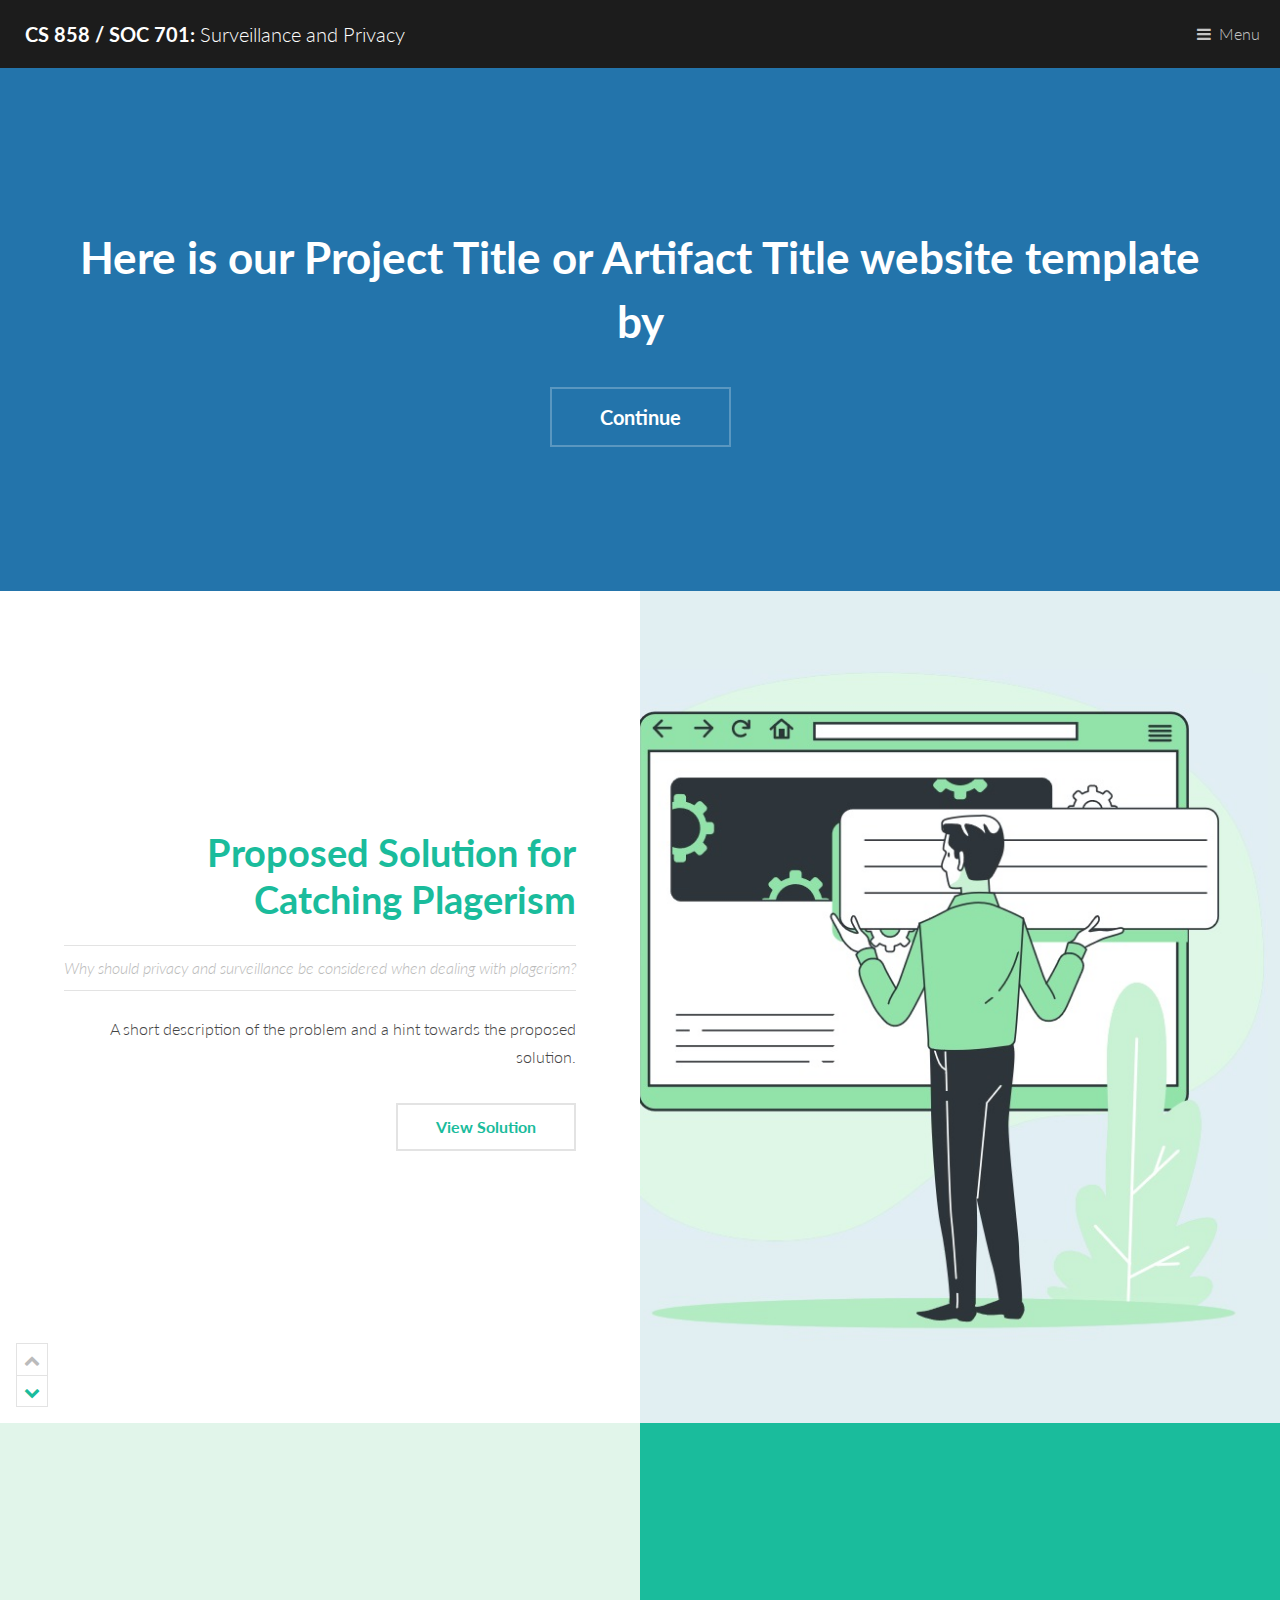
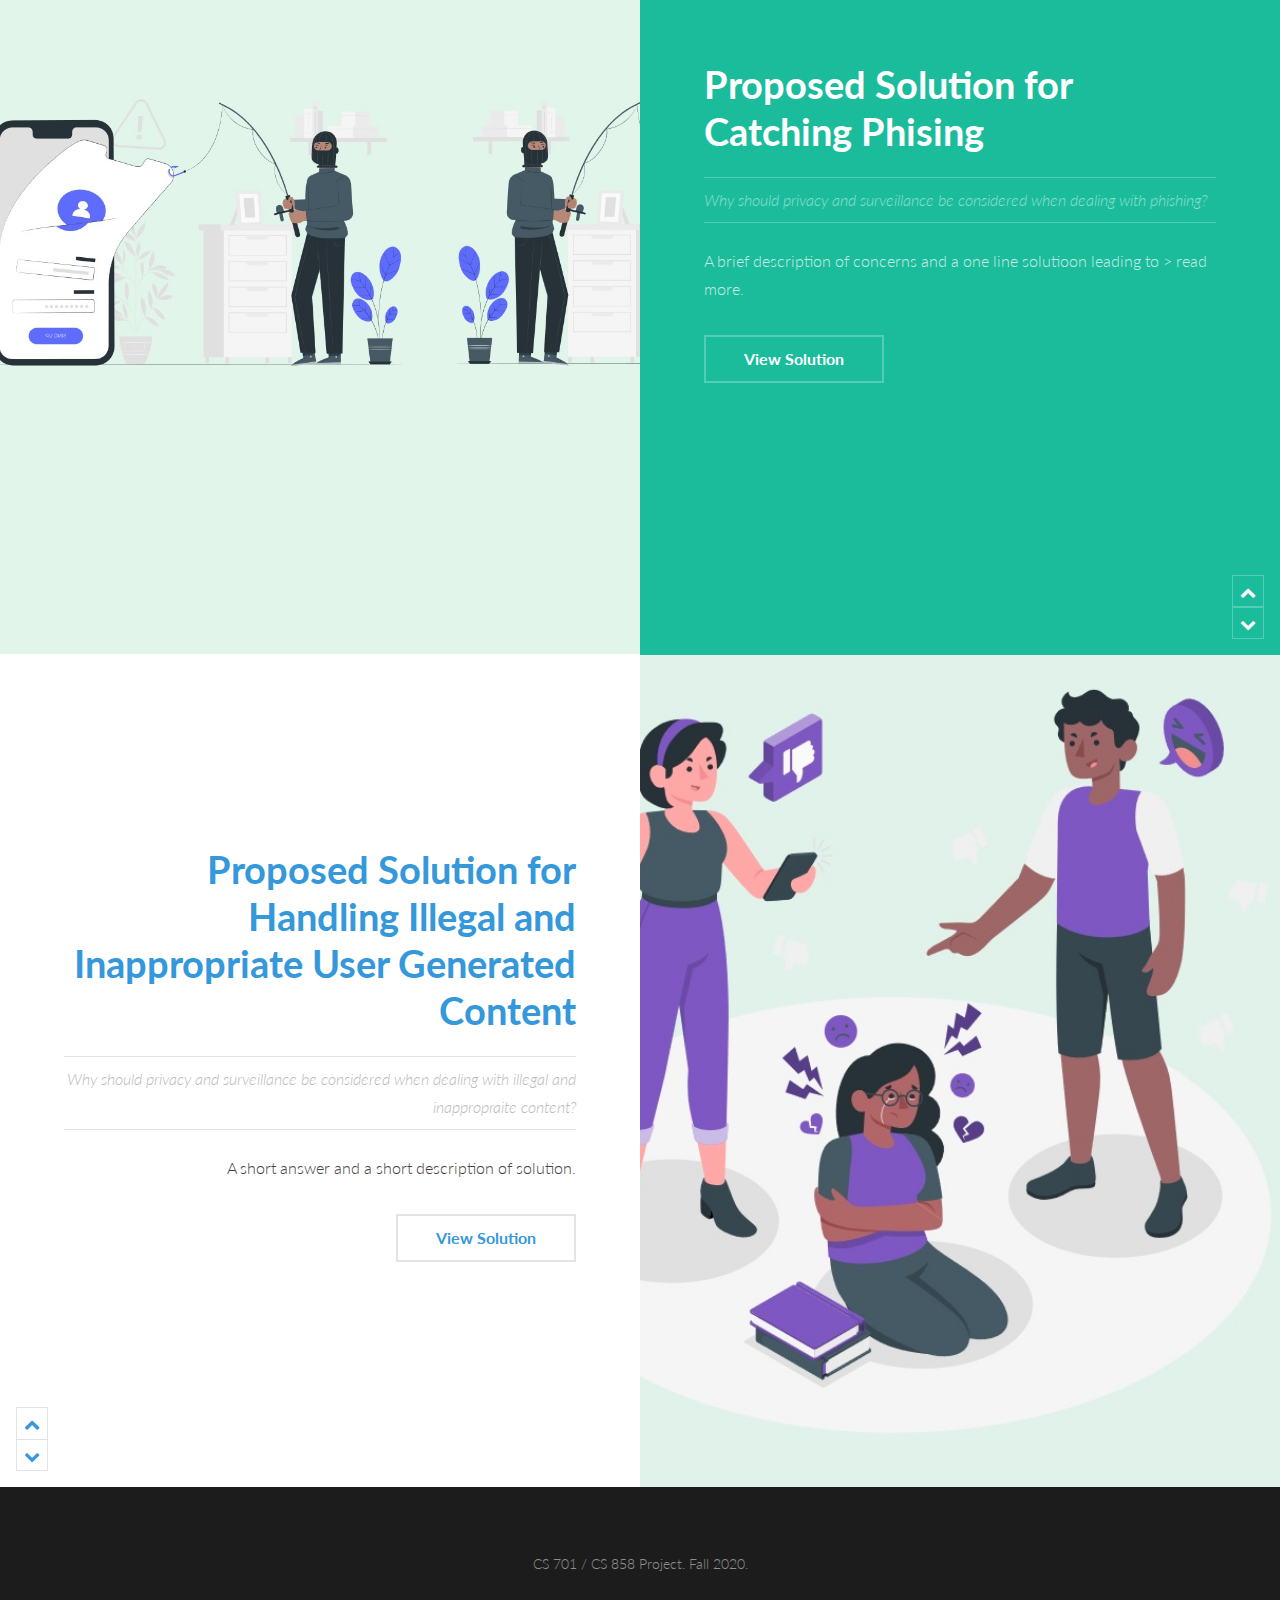
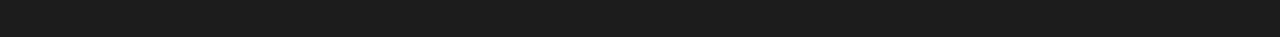
==== index.html @ a94d9562 "home images" ====
<!DOCTYPE HTML>
<!--
	Binary by TEMPLATED
	templated.co @templatedco
	Released for free under the Creative Commons Attribution 3.0 license (templated.co/license)
-->
<html>
	<head>
		<title>CS 858 / SOC 701: Surveillance and Privacy</title>
		<meta charset="utf-8" />
		<meta name="viewport" content="width=device-width, initial-scale=1" />
		<link rel="stylesheet" href="assets/css/main.css" />
	</head>
	<body>

		<!-- Header -->
			<header id="header">
				<a href="index.html" class="logo"><strong>CS 858 / SOC 701:</strong> Surveillance and Privacy</a>
				<nav>
					<a href="#menu">Menu</a>
				</nav>
			</header>

		<!-- Nav -->
			<nav id="menu">
				<ul class="links">
					<li><a href="index.html">Home</a></li>
					<li><a href="generic.html">Generic</a></li>
					<li><a href="elements.html">Elements</a></li>
				</ul>
			</nav>

		<!-- Banner -->
			<section id="banner">
				<div class="inner">
					<h1>Here is our Project Title or Artifact Title<br />
					website template by</h1>
					<ul class="actions">
						<li><a href="#one" class="button alt scrolly big">Continue</a></li>
					</ul>
				</div>
			</section>

		<!-- One -->
			<article id="one" class="post style1">
				<div class="image">
					<img src="images/pic14.jpg" alt="" data-position="75% center" />
				</div>
				<div class="content">
					<div class="inner">
						<header>
							<h2><a href="generic.html">Proposed Solution for Catching Plagerism</a></h2>
							<p class="info">Why should privacy and surveillance be considered when dealing with plagerism?</p>
						</header>
						<p>A short description of the problem and a hint towards the proposed solution.</p>
						<ul class="actions">
							<li><a href="generic.html" class="button alt">View Solution</a></li>
						</ul>
					</div>
					<div class="postnav">
						<a href="#" class="prev disabled"><span class="icon fa-chevron-up"></span></a>
						<a href="#two" class="scrolly next"><span class="icon fa-chevron-down"></span></a>
					</div>
				</div>
			</article>

		<!-- Two -->
			<article id="two" class="post invert style1 alt">
				<div class="image">
					<img src="images/pic13.jpg" alt="" data-position="10% center" />
				</div>
				<div class="content">
					<div class="inner">
						<header>
							<h2><a href="generic.html">Proposed Solution for Catching Phising</a></h2>
							<p class="info">Why should privacy and surveillance be considered when dealing with phishing?</p>
						</header>
						<p>A brief description of concerns and a one line solutioon leading to > read more.</p>
						<ul class="actions">
							<li><a href="generic.html" class="button alt">View Solution</a></li>
						</ul>
					</div>
					<div class="postnav">
						<a href="#one" class="scrolly prev"><span class="icon fa-chevron-up"></span></a>
						<a href="#three" class="scrolly next"><span class="icon fa-chevron-down"></span></a>
					</div>
				</div>
			</article>

		<!-- Three -->
			<article id="three" class="post style2">
				<div class="image">
					<img src="images/pic12.jpg" alt="" data-position="80% center" />
				</div>
				<div class="content">
					<div class="inner">
						<header>
							<h2><a href="generic.html">Proposed Solution for Handling Illegal and Inappropriate User Generated Content</a></h2>
							<p class="info">Why should privacy and surveillance be considered when dealing with illegal and inappropraite content?</p>
						</header>
						<p>A short answer and a short description of solution.</p>
						<ul class="actions">
							<li><a href="generic.html" class="button alt">View Solution</a></li>
						</ul>
					</div>
					<div class="postnav">
						<a href="#two" class="scrolly prev"><span class="icon fa-chevron-up"></span></a>
						<a href="#four" class="scrolly next"><span class="icon fa-chevron-down"></span></a>
					</div>
				</div>
			</article>

		<!-- Footer -->
			<footer id="footer">
				<div class="copyright">
					CS 701 / CS 858 Project. Fall 2020.
				</div>
			</footer>

		<!-- Scripts -->
			<script src="assets/js/jquery.min.js"></script>
			<script src="assets/js/jquery.scrolly.min.js"></script>
			<script src="assets/js/skel.min.js"></script>
			<script src="assets/js/util.js"></script>
			<script src="assets/js/main.js"></script>

	</body>
</html>
---- assets/css/main.css ----
@charset "UTF-8";
@import url(font-awesome.min.css);
@import url("https://fonts.googleapis.com/css?family=Lato:300,700,300italic,700italic");

/*
	Binary by TEMPLATED
	templated.co @templatedco
	Released for free under the Creative Commons Attribution 3.0 license (templated.co/license)
*/

/* Reset */

	html, body, div, span, applet, object, iframe, h1, h2, h3, h4, h5, h6, p, blockquote, pre, a, abbr, acronym, address, big, cite, code, del, dfn, em, img, ins, kbd, q, s, samp, small, strike, strong, sub, sup, tt, var, b, u, i, center, dl, dt, dd, ol, ul, li, fieldset, form, label, legend, table, caption, tbody, tfoot, thead, tr, th, td, article, aside, canvas, details, embed, figure, figcaption, footer, header, hgroup, menu, nav, output, ruby, section, summary, time, mark, audio, video {
		margin: 0;
		padding: 0;
		border: 0;
		font-size: 100%;
		font: inherit;
		vertical-align: baseline;
	}

	article, aside, details, figcaption, figure, footer, header, hgroup, menu, nav, section {
		display: block;
	}

	body {
		line-height: 1;
	}

	ol, ul {
		list-style: none;
	}

	blockquote, q {
		quotes: none;
	}

	blockquote:before, blockquote:after, q:before, q:after {
		content: '';
		content: none;
	}

	table {
		border-collapse: collapse;
		border-spacing: 0;
	}

	body {
		-webkit-text-size-adjust: none;
	}

/* Box Model */

	*, *:before, *:after {
		-moz-box-sizing: border-box;
		-webkit-box-sizing: border-box;
		box-sizing: border-box;
	}

/* Containers */

	.container {
		margin-left: auto;
		margin-right: auto;
	}

	.container.\31 25\25 {
		width: 100%;
		max-width: 100em;
		min-width: 80em;
	}

	.container.\37 5\25 {
		width: 60em;
	}

	.container.\35 0\25 {
		width: 40em;
	}

	.container.\32 5\25 {
		width: 20em;
	}

	.container {
		width: 80em;
	}

	@media screen and (max-width: 1680px) {

		.container.\31 25\25 {
			width: 100%;
			max-width: 100em;
			min-width: 80em;
		}

		.container.\37 5\25 {
			width: 60em;
		}

		.container.\35 0\25 {
			width: 40em;
		}

		.container.\32 5\25 {
			width: 20em;
		}

		.container {
			width: 80em;
		}

	}

	@media screen and (max-width: 1280px) {

		.container.\31 25\25 {
			width: 100%;
			max-width: 81.25em;
			min-width: 65em;
		}

		.container.\37 5\25 {
			width: 48.75em;
		}

		.container.\35 0\25 {
			width: 32.5em;
		}

		.container.\32 5\25 {
			width: 16.25em;
		}

		.container {
			width: 65em;
		}

	}

	@media screen and (max-width: 980px) {

		.container.\31 25\25 {
			width: 100%;
			max-width: 112.5%;
			min-width: 90%;
		}

		.container.\37 5\25 {
			width: 67.5%;
		}

		.container.\35 0\25 {
			width: 45%;
		}

		.container.\32 5\25 {
			width: 22.5%;
		}

		.container {
			width: 90%;
		}

	}

	@media screen and (max-width: 736px) {

		.container.\31 25\25 {
			width: 100%;
			max-width: 112.5%;
			min-width: 90%;
		}

		.container.\37 5\25 {
			width: 67.5%;
		}

		.container.\35 0\25 {
			width: 45%;
		}

		.container.\32 5\25 {
			width: 22.5%;
		}

		.container {
			width: 90% !important;
		}

	}

	@media screen and (max-width: 480px) {

		.container.\31 25\25 {
			width: 100%;
			max-width: 112.5%;
			min-width: 90%;
		}

		.container.\37 5\25 {
			width: 67.5%;
		}

		.container.\35 0\25 {
			width: 45%;
		}

		.container.\32 5\25 {
			width: 22.5%;
		}

		.container {
			width: 90% !important;
		}

	}

/* Grid */

	.row {
		border-bottom: solid 1px transparent;
		-moz-box-sizing: border-box;
		-webkit-box-sizing: border-box;
		box-sizing: border-box;
	}

	.row > * {
		float: left;
		-moz-box-sizing: border-box;
		-webkit-box-sizing: border-box;
		box-sizing: border-box;
	}

	.row:after, .row:before {
		content: '';
		display: block;
		clear: both;
		height: 0;
	}

	.row.uniform > * > :first-child {
		margin-top: 0;
	}

	.row.uniform > * > :last-child {
		margin-bottom: 0;
	}

	.row.\30 \25 > * {
		padding: 0 0 0 0em;
	}

	.row.\30 \25 {
		margin: 0 0 -1px 0em;
	}

	.row.uniform.\30 \25 > * {
		padding: 0em 0 0 0em;
	}

	.row.uniform.\30 \25 {
		margin: 0em 0 -1px 0em;
	}

	.row > * {
		padding: 0 0 0 2em;
	}

	.row {
		margin: 0 0 -1px -2em;
	}

	.row.uniform > * {
		padding: 2em 0 0 2em;
	}

	.row.uniform {
		margin: -2em 0 -1px -2em;
	}

	.row.\32 00\25 > * {
		padding: 0 0 0 4em;
	}

	.row.\32 00\25 {
		margin: 0 0 -1px -4em;
	}

	.row.uniform.\32 00\25 > * {
		padding: 4em 0 0 4em;
	}

	.row.uniform.\32 00\25 {
		margin: -4em 0 -1px -4em;
	}

	.row.\31 50\25 > * {
		padding: 0 0 0 3em;
	}

	.row.\31 50\25 {
		margin: 0 0 -1px -3em;
	}

	.row.uniform.\31 50\25 > * {
		padding: 3em 0 0 3em;
	}

	.row.uniform.\31 50\25 {
		margin: -3em 0 -1px -3em;
	}

	.row.\35 0\25 > * {
		padding: 0 0 0 1em;
	}

	.row.\35 0\25 {
		margin: 0 0 -1px -1em;
	}

	.row.uniform.\35 0\25 > * {
		padding: 1em 0 0 1em;
	}

	.row.uniform.\35 0\25 {
		margin: -1em 0 -1px -1em;
	}

	.row.\32 5\25 > * {
		padding: 0 0 0 0.5em;
	}

	.row.\32 5\25 {
		margin: 0 0 -1px -0.5em;
	}

	.row.uniform.\32 5\25 > * {
		padding: 0.5em 0 0 0.5em;
	}

	.row.uniform.\32 5\25 {
		margin: -0.5em 0 -1px -0.5em;
	}

	.\31 2u, .\31 2u\24 {
		width: 100%;
		clear: none;
		margin-left: 0;
	}

	.\31 1u, .\31 1u\24 {
		width: 91.6666666667%;
		clear: none;
		margin-left: 0;
	}

	.\31 0u, .\31 0u\24 {
		width: 83.3333333333%;
		clear: none;
		margin-left: 0;
	}

	.\39 u, .\39 u\24 {
		width: 75%;
		clear: none;
		margin-left: 0;
	}

	.\38 u, .\38 u\24 {
		width: 66.6666666667%;
		clear: none;
		margin-left: 0;
	}

	.\37 u, .\37 u\24 {
		width: 58.3333333333%;
		clear: none;
		margin-left: 0;
	}

	.\36 u, .\36 u\24 {
		width: 50%;
		clear: none;
		margin-left: 0;
	}

	.\35 u, .\35 u\24 {
		width: 41.6666666667%;
		clear: none;
		margin-left: 0;
	}

	.\34 u, .\34 u\24 {
		width: 33.3333333333%;
		clear: none;
		margin-left: 0;
	}

	.\33 u, .\33 u\24 {
		width: 25%;
		clear: none;
		margin-left: 0;
	}

	.\32 u, .\32 u\24 {
		width: 16.6666666667%;
		clear: none;
		margin-left: 0;
	}

	.\31 u, .\31 u\24 {
		width: 8.3333333333%;
		clear: none;
		margin-left: 0;
	}

	.\31 2u\24 + *,
	.\31 1u\24 + *,
	.\31 0u\24 + *,
	.\39 u\24 + *,
	.\38 u\24 + *,
	.\37 u\24 + *,
	.\36 u\24 + *,
	.\35 u\24 + *,
	.\34 u\24 + *,
	.\33 u\24 + *,
	.\32 u\24 + *,
	.\31 u\24 + * {
		clear: left;
	}

	.\-11u {
		margin-left: 91.66667%;
	}

	.\-10u {
		margin-left: 83.33333%;
	}

	.\-9u {
		margin-left: 75%;
	}

	.\-8u {
		margin-left: 66.66667%;
	}

	.\-7u {
		margin-left: 58.33333%;
	}

	.\-6u {
		margin-left: 50%;
	}

	.\-5u {
		margin-left: 41.66667%;
	}

	.\-4u {
		margin-left: 33.33333%;
	}

	.\-3u {
		margin-left: 25%;
	}

	.\-2u {
		margin-left: 16.66667%;
	}

	.\-1u {
		margin-left: 8.33333%;
	}

	@media screen and (max-width: 1680px) {

		.row > * {
			padding: 0 0 0 2em;
		}

		.row {
			margin: 0 0 -1px -2em;
		}

		.row.uniform > * {
			padding: 2em 0 0 2em;
		}

		.row.uniform {
			margin: -2em 0 -1px -2em;
		}

		.row.\32 00\25 > * {
			padding: 0 0 0 4em;
		}

		.row.\32 00\25 {
			margin: 0 0 -1px -4em;
		}

		.row.uniform.\32 00\25 > * {
			padding: 4em 0 0 4em;
		}

		.row.uniform.\32 00\25 {
			margin: -4em 0 -1px -4em;
		}

		.row.\31 50\25 > * {
			padding: 0 0 0 3em;
		}

		.row.\31 50\25 {
			margin: 0 0 -1px -3em;
		}

		.row.uniform.\31 50\25 > * {
			padding: 3em 0 0 3em;
		}

		.row.uniform.\31 50\25 {
			margin: -3em 0 -1px -3em;
		}

		.row.\35 0\25 > * {
			padding: 0 0 0 1em;
		}

		.row.\35 0\25 {
			margin: 0 0 -1px -1em;
		}

		.row.uniform.\35 0\25 > * {
			padding: 1em 0 0 1em;
		}

		.row.uniform.\35 0\25 {
			margin: -1em 0 -1px -1em;
		}

		.row.\32 5\25 > * {
			padding: 0 0 0 0.5em;
		}

		.row.\32 5\25 {
			margin: 0 0 -1px -0.5em;
		}

		.row.uniform.\32 5\25 > * {
			padding: 0.5em 0 0 0.5em;
		}

		.row.uniform.\32 5\25 {
			margin: -0.5em 0 -1px -0.5em;
		}

		.\31 2u\28xlarge\29, .\31 2u\24\28xlarge\29 {
			width: 100%;
			clear: none;
			margin-left: 0;
		}

		.\31 1u\28xlarge\29, .\31 1u\24\28xlarge\29 {
			width: 91.6666666667%;
			clear: none;
			margin-left: 0;
		}

		.\31 0u\28xlarge\29, .\31 0u\24\28xlarge\29 {
			width: 83.3333333333%;
			clear: none;
			margin-left: 0;
		}

		.\39 u\28xlarge\29, .\39 u\24\28xlarge\29 {
			width: 75%;
			clear: none;
			margin-left: 0;
		}

		.\38 u\28xlarge\29, .\38 u\24\28xlarge\29 {
			width: 66.6666666667%;
			clear: none;
			margin-left: 0;
		}

		.\37 u\28xlarge\29, .\37 u\24\28xlarge\29 {
			width: 58.3333333333%;
			clear: none;
			margin-left: 0;
		}

		.\36 u\28xlarge\29, .\36 u\24\28xlarge\29 {
			width: 50%;
			clear: none;
			margin-left: 0;
		}

		.\35 u\28xlarge\29, .\35 u\24\28xlarge\29 {
			width: 41.6666666667%;
			clear: none;
			margin-left: 0;
		}

		.\34 u\28xlarge\29, .\34 u\24\28xlarge\29 {
			width: 33.3333333333%;
			clear: none;
			margin-left: 0;
		}

		.\33 u\28xlarge\29, .\33 u\24\28xlarge\29 {
			width: 25%;
			clear: none;
			margin-left: 0;
		}

		.\32 u\28xlarge\29, .\32 u\24\28xlarge\29 {
			width: 16.6666666667%;
			clear: none;
			margin-left: 0;
		}

		.\31 u\28xlarge\29, .\31 u\24\28xlarge\29 {
			width: 8.3333333333%;
			clear: none;
			margin-left: 0;
		}

		.\31 2u\24\28xlarge\29 + *,
		.\31 1u\24\28xlarge\29 + *,
		.\31 0u\24\28xlarge\29 + *,
		.\39 u\24\28xlarge\29 + *,
		.\38 u\24\28xlarge\29 + *,
		.\37 u\24\28xlarge\29 + *,
		.\36 u\24\28xlarge\29 + *,
		.\35 u\24\28xlarge\29 + *,
		.\34 u\24\28xlarge\29 + *,
		.\33 u\24\28xlarge\29 + *,
		.\32 u\24\28xlarge\29 + *,
		.\31 u\24\28xlarge\29 + * {
			clear: left;
		}

		.\-11u\28xlarge\29 {
			margin-left: 91.66667%;
		}

		.\-10u\28xlarge\29 {
			margin-left: 83.33333%;
		}

		.\-9u\28xlarge\29 {
			margin-left: 75%;
		}

		.\-8u\28xlarge\29 {
			margin-left: 66.66667%;
		}

		.\-7u\28xlarge\29 {
			margin-left: 58.33333%;
		}

		.\-6u\28xlarge\29 {
			margin-left: 50%;
		}

		.\-5u\28xlarge\29 {
			margin-left: 41.66667%;
		}

		.\-4u\28xlarge\29 {
			margin-left: 33.33333%;
		}

		.\-3u\28xlarge\29 {
			margin-left: 25%;
		}

		.\-2u\28xlarge\29 {
			margin-left: 16.66667%;
		}

		.\-1u\28xlarge\29 {
			margin-left: 8.33333%;
		}

	}

	@media screen and (max-width: 1280px) {

		.row > * {
			padding: 0 0 0 1.5em;
		}

		.row {
			margin: 0 0 -1px -1.5em;
		}

		.row.uniform > * {
			padding: 1.5em 0 0 1.5em;
		}

		.row.uniform {
			margin: -1.5em 0 -1px -1.5em;
		}

		.row.\32 00\25 > * {
			padding: 0 0 0 3em;
		}

		.row.\32 00\25 {
			margin: 0 0 -1px -3em;
		}

		.row.uniform.\32 00\25 > * {
			padding: 3em 0 0 3em;
		}

		.row.uniform.\32 00\25 {
			margin: -3em 0 -1px -3em;
		}

		.row.\31 50\25 > * {
			padding: 0 0 0 2.25em;
		}

		.row.\31 50\25 {
			margin: 0 0 -1px -2.25em;
		}

		.row.uniform.\31 50\25 > * {
			padding: 2.25em 0 0 2.25em;
		}

		.row.uniform.\31 50\25 {
			margin: -2.25em 0 -1px -2.25em;
		}

		.row.\35 0\25 > * {
			padding: 0 0 0 0.75em;
		}

		.row.\35 0\25 {
			margin: 0 0 -1px -0.75em;
		}

		.row.uniform.\35 0\25 > * {
			padding: 0.75em 0 0 0.75em;
		}

		.row.uniform.\35 0\25 {
			margin: -0.75em 0 -1px -0.75em;
		}

		.row.\32 5\25 > * {
			padding: 0 0 0 0.375em;
		}

		.row.\32 5\25 {
			margin: 0 0 -1px -0.375em;
		}

		.row.uniform.\32 5\25 > * {
			padding: 0.375em 0 0 0.375em;
		}

		.row.uniform.\32 5\25 {
			margin: -0.375em 0 -1px -0.375em;
		}

		.\31 2u\28large\29, .\31 2u\24\28large\29 {
			width: 100%;
			clear: none;
			margin-left: 0;
		}

		.\31 1u\28large\29, .\31 1u\24\28large\29 {
			width: 91.6666666667%;
			clear: none;
			margin-left: 0;
		}

		.\31 0u\28large\29, .\31 0u\24\28large\29 {
			width: 83.3333333333%;
			clear: none;
			margin-left: 0;
		}

		.\39 u\28large\29, .\39 u\24\28large\29 {
			width: 75%;
			clear: none;
			margin-left: 0;
		}

		.\38 u\28large\29, .\38 u\24\28large\29 {
			width: 66.6666666667%;
			clear: none;
			margin-left: 0;
		}

		.\37 u\28large\29, .\37 u\24\28large\29 {
			width: 58.3333333333%;
			clear: none;
			margin-left: 0;
		}

		.\36 u\28large\29, .\36 u\24\28large\29 {
			width: 50%;
			clear: none;
			margin-left: 0;
		}

		.\35 u\28large\29, .\35 u\24\28large\29 {
			width: 41.6666666667%;
			clear: none;
			margin-left: 0;
		}

		.\34 u\28large\29, .\34 u\24\28large\29 {
			width: 33.3333333333%;
			clear: none;
			margin-left: 0;
		}

		.\33 u\28large\29, .\33 u\24\28large\29 {
			width: 25%;
			clear: none;
			margin-left: 0;
		}

		.\32 u\28large\29, .\32 u\24\28large\29 {
			width: 16.6666666667%;
			clear: none;
			margin-left: 0;
		}

		.\31 u\28large\29, .\31 u\24\28large\29 {
			width: 8.3333333333%;
			clear: none;
			margin-left: 0;
		}

		.\31 2u\24\28large\29 + *,
		.\31 1u\24\28large\29 + *,
		.\31 0u\24\28large\29 + *,
		.\39 u\24\28large\29 + *,
		.\38 u\24\28large\29 + *,
		.\37 u\24\28large\29 + *,
		.\36 u\24\28large\29 + *,
		.\35 u\24\28large\29 + *,
		.\34 u\24\28large\29 + *,
		.\33 u\24\28large\29 + *,
		.\32 u\24\28large\29 + *,
		.\31 u\24\28large\29 + * {
			clear: left;
		}

		.\-11u\28large\29 {
			margin-left: 91.66667%;
		}

		.\-10u\28large\29 {
			margin-left: 83.33333%;
		}

		.\-9u\28large\29 {
			margin-left: 75%;
		}

		.\-8u\28large\29 {
			margin-left: 66.66667%;
		}

		.\-7u\28large\29 {
			margin-left: 58.33333%;
		}

		.\-6u\28large\29 {
			margin-left: 50%;
		}

		.\-5u\28large\29 {
			margin-left: 41.66667%;
		}

		.\-4u\28large\29 {
			margin-left: 33.33333%;
		}

		.\-3u\28large\29 {
			margin-left: 25%;
		}

		.\-2u\28large\29 {
			margin-left: 16.66667%;
		}

		.\-1u\28large\29 {
			margin-left: 8.33333%;
		}

	}

	@media screen and (max-width: 980px) {

		.row > * {
			padding: 0 0 0 1.5em;
		}

		.row {
			margin: 0 0 -1px -1.5em;
		}

		.row.uniform > * {
			padding: 1.5em 0 0 1.5em;
		}

		.row.uniform {
			margin: -1.5em 0 -1px -1.5em;
		}

		.row.\32 00\25 > * {
			padding: 0 0 0 3em;
		}

		.row.\32 00\25 {
			margin: 0 0 -1px -3em;
		}

		.row.uniform.\32 00\25 > * {
			padding: 3em 0 0 3em;
		}

		.row.uniform.\32 00\25 {
			margin: -3em 0 -1px -3em;
		}

		.row.\31 50\25 > * {
			padding: 0 0 0 2.25em;
		}

		.row.\31 50\25 {
			margin: 0 0 -1px -2.25em;
		}

		.row.uniform.\31 50\25 > * {
			padding: 2.25em 0 0 2.25em;
		}

		.row.uniform.\31 50\25 {
			margin: -2.25em 0 -1px -2.25em;
		}

		.row.\35 0\25 > * {
			padding: 0 0 0 0.75em;
		}

		.row.\35 0\25 {
			margin: 0 0 -1px -0.75em;
		}

		.row.uniform.\35 0\25 > * {
			padding: 0.75em 0 0 0.75em;
		}

		.row.uniform.\35 0\25 {
			margin: -0.75em 0 -1px -0.75em;
		}

		.row.\32 5\25 > * {
			padding: 0 0 0 0.375em;
		}

		.row.\32 5\25 {
			margin: 0 0 -1px -0.375em;
		}

		.row.uniform.\32 5\25 > * {
			padding: 0.375em 0 0 0.375em;
		}

		.row.uniform.\32 5\25 {
			margin: -0.375em 0 -1px -0.375em;
		}

		.\31 2u\28medium\29, .\31 2u\24\28medium\29 {
			width: 100%;
			clear: none;
			margin-left: 0;
		}

		.\31 1u\28medium\29, .\31 1u\24\28medium\29 {
			width: 91.6666666667%;
			clear: none;
			margin-left: 0;
		}

		.\31 0u\28medium\29, .\31 0u\24\28medium\29 {
			width: 83.3333333333%;
			clear: none;
			margin-left: 0;
		}

		.\39 u\28medium\29, .\39 u\24\28medium\29 {
			width: 75%;
			clear: none;
			margin-left: 0;
		}

		.\38 u\28medium\29, .\38 u\24\28medium\29 {
			width: 66.6666666667%;
			clear: none;
			margin-left: 0;
		}

		.\37 u\28medium\29, .\37 u\24\28medium\29 {
			width: 58.3333333333%;
			clear: none;
			margin-left: 0;
		}

		.\36 u\28medium\29, .\36 u\24\28medium\29 {
			width: 50%;
			clear: none;
			margin-left: 0;
		}

		.\35 u\28medium\29, .\35 u\24\28medium\29 {
			width: 41.6666666667%;
			clear: none;
			margin-left: 0;
		}

		.\34 u\28medium\29, .\34 u\24\28medium\29 {
			width: 33.3333333333%;
			clear: none;
			margin-left: 0;
		}

		.\33 u\28medium\29, .\33 u\24\28medium\29 {
			width: 25%;
			clear: none;
			margin-left: 0;
		}

		.\32 u\28medium\29, .\32 u\24\28medium\29 {
			width: 16.6666666667%;
			clear: none;
			margin-left: 0;
		}

		.\31 u\28medium\29, .\31 u\24\28medium\29 {
			width: 8.3333333333%;
			clear: none;
			margin-left: 0;
		}

		.\31 2u\24\28medium\29 + *,
		.\31 1u\24\28medium\29 + *,
		.\31 0u\24\28medium\29 + *,
		.\39 u\24\28medium\29 + *,
		.\38 u\24\28medium\29 + *,
		.\37 u\24\28medium\29 + *,
		.\36 u\24\28medium\29 + *,
		.\35 u\24\28medium\29 + *,
		.\34 u\24\28medium\29 + *,
		.\33 u\24\28medium\29 + *,
		.\32 u\24\28medium\29 + *,
		.\31 u\24\28medium\29 + * {
			clear: left;
		}

		.\-11u\28medium\29 {
			margin-left: 91.66667%;
		}

		.\-10u\28medium\29 {
			margin-left: 83.33333%;
		}

		.\-9u\28medium\29 {
			margin-left: 75%;
		}

		.\-8u\28medium\29 {
			margin-left: 66.66667%;
		}

		.\-7u\28medium\29 {
			margin-left: 58.33333%;
		}

		.\-6u\28medium\29 {
			margin-left: 50%;
		}

		.\-5u\28medium\29 {
			margin-left: 41.66667%;
		}

		.\-4u\28medium\29 {
			margin-left: 33.33333%;
		}

		.\-3u\28medium\29 {
			margin-left: 25%;
		}

		.\-2u\28medium\29 {
			margin-left: 16.66667%;
		}

		.\-1u\28medium\29 {
			margin-left: 8.33333%;
		}

	}

	@media screen and (max-width: 736px) {

		.row > * {
			padding: 0 0 0 1.25em;
		}

		.row {
			margin: 0 0 -1px -1.25em;
		}

		.row.uniform > * {
			padding: 1.25em 0 0 1.25em;
		}

		.row.uniform {
			margin: -1.25em 0 -1px -1.25em;
		}

		.row.\32 00\25 > * {
			padding: 0 0 0 2.5em;
		}

		.row.\32 00\25 {
			margin: 0 0 -1px -2.5em;
		}

		.row.uniform.\32 00\25 > * {
			padding: 2.5em 0 0 2.5em;
		}

		.row.uniform.\32 00\25 {
			margin: -2.5em 0 -1px -2.5em;
		}

		.row.\31 50\25 > * {
			padding: 0 0 0 1.875em;
		}

		.row.\31 50\25 {
			margin: 0 0 -1px -1.875em;
		}

		.row.uniform.\31 50\25 > * {
			padding: 1.875em 0 0 1.875em;
		}

		.row.uniform.\31 50\25 {
			margin: -1.875em 0 -1px -1.875em;
		}

		.row.\35 0\25 > * {
			padding: 0 0 0 0.625em;
		}

		.row.\35 0\25 {
			margin: 0 0 -1px -0.625em;
		}

		.row.uniform.\35 0\25 > * {
			padding: 0.625em 0 0 0.625em;
		}

		.row.uniform.\35 0\25 {
			margin: -0.625em 0 -1px -0.625em;
		}

		.row.\32 5\25 > * {
			padding: 0 0 0 0.3125em;
		}

		.row.\32 5\25 {
			margin: 0 0 -1px -0.3125em;
		}

		.row.uniform.\32 5\25 > * {
			padding: 0.3125em 0 0 0.3125em;
		}

		.row.uniform.\32 5\25 {
			margin: -0.3125em 0 -1px -0.3125em;
		}

		.\31 2u\28small\29, .\31 2u\24\28small\29 {
			width: 100%;
			clear: none;
			margin-left: 0;
		}

		.\31 1u\28small\29, .\31 1u\24\28small\29 {
			width: 91.6666666667%;
			clear: none;
			margin-left: 0;
		}

		.\31 0u\28small\29, .\31 0u\24\28small\29 {
			width: 83.3333333333%;
			clear: none;
			margin-left: 0;
		}

		.\39 u\28small\29, .\39 u\24\28small\29 {
			width: 75%;
			clear: none;
			margin-left: 0;
		}

		.\38 u\28small\29, .\38 u\24\28small\29 {
			width: 66.6666666667%;
			clear: none;
			margin-left: 0;
		}

		.\37 u\28small\29, .\37 u\24\28small\29 {
			width: 58.3333333333%;
			clear: none;
			margin-left: 0;
		}

		.\36 u\28small\29, .\36 u\24\28small\29 {
			width: 50%;
			clear: none;
			margin-left: 0;
		}

		.\35 u\28small\29, .\35 u\24\28small\29 {
			width: 41.6666666667%;
			clear: none;
			margin-left: 0;
		}

		.\34 u\28small\29, .\34 u\24\28small\29 {
			width: 33.3333333333%;
			clear: none;
			margin-left: 0;
		}

		.\33 u\28small\29, .\33 u\24\28small\29 {
			width: 25%;
			clear: none;
			margin-left: 0;
		}

		.\32 u\28small\29, .\32 u\24\28small\29 {
			width: 16.6666666667%;
			clear: none;
			margin-left: 0;
		}

		.\31 u\28small\29, .\31 u\24\28small\29 {
			width: 8.3333333333%;
			clear: none;
			margin-left: 0;
		}

		.\31 2u\24\28small\29 + *,
		.\31 1u\24\28small\29 + *,
		.\31 0u\24\28small\29 + *,
		.\39 u\24\28small\29 + *,
		.\38 u\24\28small\29 + *,
		.\37 u\24\28small\29 + *,
		.\36 u\24\28small\29 + *,
		.\35 u\24\28small\29 + *,
		.\34 u\24\28small\29 + *,
		.\33 u\24\28small\29 + *,
		.\32 u\24\28small\29 + *,
		.\31 u\24\28small\29 + * {
			clear: left;
		}

		.\-11u\28small\29 {
			margin-left: 91.66667%;
		}

		.\-10u\28small\29 {
			margin-left: 83.33333%;
		}

		.\-9u\28small\29 {
			margin-left: 75%;
		}

		.\-8u\28small\29 {
			margin-left: 66.66667%;
		}

		.\-7u\28small\29 {
			margin-left: 58.33333%;
		}

		.\-6u\28small\29 {
			margin-left: 50%;
		}

		.\-5u\28small\29 {
			margin-left: 41.66667%;
		}

		.\-4u\28small\29 {
			margin-left: 33.33333%;
		}

		.\-3u\28small\29 {
			margin-left: 25%;
		}

		.\-2u\28small\29 {
			margin-left: 16.66667%;
		}

		.\-1u\28small\29 {
			margin-left: 8.33333%;
		}

	}

	@media screen and (max-width: 480px) {

		.row > * {
			padding: 0 0 0 1.25em;
		}

		.row {
			margin: 0 0 -1px -1.25em;
		}

		.row.uniform > * {
			padding: 1.25em 0 0 1.25em;
		}

		.row.uniform {
			margin: -1.25em 0 -1px -1.25em;
		}

		.row.\32 00\25 > * {
			padding: 0 0 0 2.5em;
		}

		.row.\32 00\25 {
			margin: 0 0 -1px -2.5em;
		}

		.row.uniform.\32 00\25 > * {
			padding: 2.5em 0 0 2.5em;
		}

		.row.uniform.\32 00\25 {
			margin: -2.5em 0 -1px -2.5em;
		}

		.row.\31 50\25 > * {
			padding: 0 0 0 1.875em;
		}

		.row.\31 50\25 {
			margin: 0 0 -1px -1.875em;
		}

		.row.uniform.\31 50\25 > * {
			padding: 1.875em 0 0 1.875em;
		}

		.row.uniform.\31 50\25 {
			margin: -1.875em 0 -1px -1.875em;
		}

		.row.\35 0\25 > * {
			padding: 0 0 0 0.625em;
		}

		.row.\35 0\25 {
			margin: 0 0 -1px -0.625em;
		}

		.row.uniform.\35 0\25 > * {
			padding: 0.625em 0 0 0.625em;
		}

		.row.uniform.\35 0\25 {
			margin: -0.625em 0 -1px -0.625em;
		}

		.row.\32 5\25 > * {
			padding: 0 0 0 0.3125em;
		}

		.row.\32 5\25 {
			margin: 0 0 -1px -0.3125em;
		}

		.row.uniform.\32 5\25 > * {
			padding: 0.3125em 0 0 0.3125em;
		}

		.row.uniform.\32 5\25 {
			margin: -0.3125em 0 -1px -0.3125em;
		}

		.\31 2u\28xsmall\29, .\31 2u\24\28xsmall\29 {
			width: 100%;
			clear: none;
			margin-left: 0;
		}

		.\31 1u\28xsmall\29, .\31 1u\24\28xsmall\29 {
			width: 91.6666666667%;
			clear: none;
			margin-left: 0;
		}

		.\31 0u\28xsmall\29, .\31 0u\24\28xsmall\29 {
			width: 83.3333333333%;
			clear: none;
			margin-left: 0;
		}

		.\39 u\28xsmall\29, .\39 u\24\28xsmall\29 {
			width: 75%;
			clear: none;
			margin-left: 0;
		}

		.\38 u\28xsmall\29, .\38 u\24\28xsmall\29 {
			width: 66.6666666667%;
			clear: none;
			margin-left: 0;
		}

		.\37 u\28xsmall\29, .\37 u\24\28xsmall\29 {
			width: 58.3333333333%;
			clear: none;
			margin-left: 0;
		}

		.\36 u\28xsmall\29, .\36 u\24\28xsmall\29 {
			width: 50%;
			clear: none;
			margin-left: 0;
		}

		.\35 u\28xsmall\29, .\35 u\24\28xsmall\29 {
			width: 41.6666666667%;
			clear: none;
			margin-left: 0;
		}

		.\34 u\28xsmall\29, .\34 u\24\28xsmall\29 {
			width: 33.3333333333%;
			clear: none;
			margin-left: 0;
		}

		.\33 u\28xsmall\29, .\33 u\24\28xsmall\29 {
			width: 25%;
			clear: none;
			margin-left: 0;
		}

		.\32 u\28xsmall\29, .\32 u\24\28xsmall\29 {
			width: 16.6666666667%;
			clear: none;
			margin-left: 0;
		}

		.\31 u\28xsmall\29, .\31 u\24\28xsmall\29 {
			width: 8.3333333333%;
			clear: none;
			margin-left: 0;
		}

		.\31 2u\24\28xsmall\29 + *,
		.\31 1u\24\28xsmall\29 + *,
		.\31 0u\24\28xsmall\29 + *,
		.\39 u\24\28xsmall\29 + *,
		.\38 u\24\28xsmall\29 + *,
		.\37 u\24\28xsmall\29 + *,
		.\36 u\24\28xsmall\29 + *,
		.\35 u\24\28xsmall\29 + *,
		.\34 u\24\28xsmall\29 + *,
		.\33 u\24\28xsmall\29 + *,
		.\32 u\24\28xsmall\29 + *,
		.\31 u\24\28xsmall\29 + * {
			clear: left;
		}

		.\-11u\28xsmall\29 {
			margin-left: 91.66667%;
		}

		.\-10u\28xsmall\29 {
			margin-left: 83.33333%;
		}

		.\-9u\28xsmall\29 {
			margin-left: 75%;
		}

		.\-8u\28xsmall\29 {
			margin-left: 66.66667%;
		}

		.\-7u\28xsmall\29 {
			margin-left: 58.33333%;
		}

		.\-6u\28xsmall\29 {
			margin-left: 50%;
		}

		.\-5u\28xsmall\29 {
			margin-left: 41.66667%;
		}

		.\-4u\28xsmall\29 {
			margin-left: 33.33333%;
		}

		.\-3u\28xsmall\29 {
			margin-left: 25%;
		}

		.\-2u\28xsmall\29 {
			margin-left: 16.66667%;
		}

		.\-1u\28xsmall\29 {
			margin-left: 8.33333%;
		}

	}

/* Basic */

	@-ms-viewport {
		width: device-width;
	}

	body {
		-ms-overflow-style: scrollbar;
	}

	@media screen and (max-width: 480px) {

		html, body {
			min-width: 320px;
		}

	}

	body {
		background: #fff;
	}

		body.is-loading *, body.is-loading *:before, body.is-loading *:after {
			-moz-animation: none !important;
			-webkit-animation: none !important;
			-ms-animation: none !important;
			animation: none !important;
			-moz-transition: none !important;
			-webkit-transition: none !important;
			-ms-transition: none !important;
			transition: none !important;
		}

/* Type */

	body {
		background-color: #fff;
		color: #444;
	}

	body, input, select, textarea {
		font-family: "Lato", Arial, Helvetica, sans-serif;
		font-size: 16pt;
		font-weight: 300;
		line-height: 1.75;
	}

		@media screen and (max-width: 1680px) {

			body, input, select, textarea {
				font-size: 13pt;
			}

		}

		@media screen and (max-width: 1280px) {

			body, input, select, textarea {
				font-size: 12pt;
			}

		}

	a {
		text-decoration: none;
	}

		a:hover {
			text-decoration: underline;
		}

	strong, b {
		font-weight: 700;
	}

	em, i {
		font-style: italic;
	}

	p {
		margin: 0 0 2em 0;
	}

	h1, h2, h3, h4, h5, h6 {
		font-weight: 700;
		line-height: 1.25;
		margin: 0 0 1em 0;
	}

		h1 a, h2 a, h3 a, h4 a, h5 a, h6 a {
			color: inherit;
		}

	h1 {
		font-size: 2.35em;
	}

	h2 {
		font-size: 1.75em;
	}

	h3 {
		font-size: 1.35em;
	}

	h4 {
		font-size: 1.1em;
	}

	h5 {
		font-size: 0.9em;
	}

	h6 {
		font-size: 0.7em;
	}

	sub {
		font-size: 0.8em;
		position: relative;
		top: 0.5em;
	}

	sup {
		font-size: 0.8em;
		position: relative;
		top: -0.5em;
	}

	blockquote {
		border-left: solid 4px;
		font-style: italic;
		margin: 0 0 2em 0;
		padding: 0.5em 0 0.5em 2em;
	}

	code {
		border-radius: 0;
		border: solid 1px;
		font-family: "Courier New", monospace;
		font-size: 0.9em;
		margin: 0 0.25em;
		padding: 0.25em 0.65em;
	}

	pre {
		-webkit-overflow-scrolling: touch;
		font-family: "Courier New", monospace;
		font-size: 0.9em;
		margin: 0 0 2em 0;
	}

		pre code {
			display: block;
			line-height: 1.75;
			padding: 1em 1.5em;
			overflow-x: auto;
		}

	hr {
		border: 0;
		border-bottom: solid 1px;
		margin: 2em 0;
	}

		hr.major {
			margin: 3em 0;
		}

	.align-left {
		text-align: left;
	}

	.align-center {
		text-align: center;
	}

	.align-right {
		text-align: right;
	}

	input, select, textarea {
		color: #555;
	}

	a {
		color: #1abc9c;
	}

	strong, b {
		color: #555;
	}

	h1, h2, h3, h4, h5, h6 {
		color: #555;
	}

	blockquote {
		border-left-color: rgba(144, 144, 144, 0.25);
	}

	code {
		background: rgba(144, 144, 144, 0.075);
		border-color: rgba(144, 144, 144, 0.25);
	}

	hr {
		border-bottom-color: rgba(144, 144, 144, 0.25);
	}

/* Box */

	.box {
		border-radius: 0;
		border: solid 1px;
		margin-bottom: 2em;
		padding: 1.5em;
	}

		.box > :last-child,
		.box > :last-child > :last-child,
		.box > :last-child > :last-child > :last-child {
			margin-bottom: 0;
		}

		.box.alt {
			border: 0;
			border-radius: 0;
			padding: 0;
		}

	.box {
		border-color: rgba(144, 144, 144, 0.25);
	}

/* Button */

	input[type="submit"],
	input[type="reset"],
	input[type="button"],
	button,
	.button {
		-moz-appearance: none;
		-webkit-appearance: none;
		-ms-appearance: none;
		appearance: none;
		-moz-transition: background-color 0.2s ease-in-out, color 0.2s ease-in-out;
		-webkit-transition: background-color 0.2s ease-in-out, color 0.2s ease-in-out;
		-ms-transition: background-color 0.2s ease-in-out, color 0.2s ease-in-out;
		transition: background-color 0.2s ease-in-out, color 0.2s ease-in-out;
		border-radius: 0;
		border: 0;
		cursor: pointer;
		display: inline-block;
		font-weight: 700;
		height: 3em;
		line-height: 3em;
		padding: 0 2.5em;
		text-align: center;
		text-decoration: none;
		white-space: nowrap;
	}

		input[type="submit"]:hover,
		input[type="reset"]:hover,
		input[type="button"]:hover,
		button:hover,
		.button:hover {
			text-decoration: none;
		}

		input[type="submit"].icon,
		input[type="reset"].icon,
		input[type="button"].icon,
		button.icon,
		.button.icon {
			padding-left: 1.35em;
		}

			input[type="submit"].icon:before,
			input[type="reset"].icon:before,
			input[type="button"].icon:before,
			button.icon:before,
			.button.icon:before {
				margin-right: 0.5em;
			}

		input[type="submit"].fit,
		input[type="reset"].fit,
		input[type="button"].fit,
		button.fit,
		.button.fit {
			display: block;
			margin: 0 0 1em 0;
			width: 100%;
		}

		input[type="submit"].small,
		input[type="reset"].small,
		input[type="button"].small,
		button.small,
		.button.small {
			font-size: 0.8em;
		}

		input[type="submit"].big,
		input[type="reset"].big,
		input[type="button"].big,
		button.big,
		.button.big {
			font-size: 1.25em;
		}

		input[type="submit"].disabled, input[type="submit"]:disabled,
		input[type="reset"].disabled,
		input[type="reset"]:disabled,
		input[type="button"].disabled,
		input[type="button"]:disabled,
		button.disabled,
		button:disabled,
		.button.disabled,
		.button:disabled {
			-moz-pointer-events: none;
			-webkit-pointer-events: none;
			-ms-pointer-events: none;
			pointer-events: none;
			opacity: 0.25;
		}

		@media screen and (max-width: 480px) {

			input[type="submit"],
			input[type="reset"],
			input[type="button"],
			button,
			.button {
				padding: 0;
			}

		}

	input[type="submit"],
	input[type="reset"],
	input[type="button"],
	button,
	.button {
		background-color: #1abc9c;
		color: #fff !important;
	}

		input[type="submit"]:hover,
		input[type="reset"]:hover,
		input[type="button"]:hover,
		button:hover,
		.button:hover {
			background-color: #1dd2af;
		}

		input[type="submit"]:active,
		input[type="reset"]:active,
		input[type="button"]:active,
		button:active,
		.button:active {
			background-color: #17a689;
		}

		input[type="submit"].alt,
		input[type="reset"].alt,
		input[type="button"].alt,
		button.alt,
		.button.alt {
			background-color: transparent;
			box-shadow: inset 0 0 0 2px rgba(144, 144, 144, 0.25);
			color: #555 !important;
		}

			input[type="submit"].alt:hover,
			input[type="reset"].alt:hover,
			input[type="button"].alt:hover,
			button.alt:hover,
			.button.alt:hover {
				background-color: rgba(144, 144, 144, 0.075);
			}

			input[type="submit"].alt:active,
			input[type="reset"].alt:active,
			input[type="button"].alt:active,
			button.alt:active,
			.button.alt:active {
				background-color: rgba(144, 144, 144, 0.2);
			}

			input[type="submit"].alt.icon:before,
			input[type="reset"].alt.icon:before,
			input[type="button"].alt.icon:before,
			button.alt.icon:before,
			.button.alt.icon:before {
				color: #bbb;
			}

		input[type="submit"].special,
		input[type="reset"].special,
		input[type="button"].special,
		button.special,
		.button.special {
			background-color: #3498db;
			color: #fff !important;
		}

			input[type="submit"].special:hover,
			input[type="reset"].special:hover,
			input[type="button"].special:hover,
			button.special:hover,
			.button.special:hover {
				background-color: #4aa3df;
			}

			input[type="submit"].special:active,
			input[type="reset"].special:active,
			input[type="button"].special:active,
			button.special:active,
			.button.special:active {
				background-color: #258cd1;
			}

/* Form */

	form {
		margin: 0 0 2em 0;
	}

	label {
		display: block;
		font-size: 0.9em;
		font-weight: 700;
		margin: 0 0 1em 0;
	}

	input[type="text"],
	input[type="password"],
	input[type="email"],
	select,
	textarea {
		-moz-appearance: none;
		-webkit-appearance: none;
		-ms-appearance: none;
		appearance: none;
		border-radius: 0;
		border: none;
		border: solid 1px;
		color: inherit;
		display: block;
		outline: 0;
		padding: 0 1em;
		text-decoration: none;
		width: 100%;
	}

		input[type="text"]:invalid,
		input[type="password"]:invalid,
		input[type="email"]:invalid,
		select:invalid,
		textarea:invalid {
			box-shadow: none;
		}

	.select-wrapper {
		text-decoration: none;
		display: block;
		position: relative;
	}

		.select-wrapper:before {
			-moz-osx-font-smoothing: grayscale;
			-webkit-font-smoothing: antialiased;
			font-family: FontAwesome;
			font-style: normal;
			font-weight: normal;
			text-transform: none !important;
		}

		.select-wrapper:before {
			content: '\f078';
			display: block;
			height: 2.75em;
			line-height: 2.75em;
			pointer-events: none;
			position: absolute;
			right: 0;
			text-align: center;
			top: 0;
			width: 2.75em;
		}

		.select-wrapper select::-ms-expand {
			display: none;
		}

	input[type="text"],
	input[type="password"],
	input[type="email"],
	select {
		height: 2.75em;
	}

	textarea {
		padding: 0.75em 1em;
	}

	input[type="checkbox"],
	input[type="radio"] {
		-moz-appearance: none;
		-webkit-appearance: none;
		-ms-appearance: none;
		appearance: none;
		display: block;
		float: left;
		margin-right: -2em;
		opacity: 0;
		width: 1em;
		z-index: -1;
	}

		input[type="checkbox"] + label,
		input[type="radio"] + label {
			text-decoration: none;
			cursor: pointer;
			display: inline-block;
			font-size: 1em;
			font-weight: 300;
			padding-left: 2.4em;
			padding-right: 0.75em;
			position: relative;
		}

			input[type="checkbox"] + label:before,
			input[type="radio"] + label:before {
				-moz-osx-font-smoothing: grayscale;
				-webkit-font-smoothing: antialiased;
				font-family: FontAwesome;
				font-style: normal;
				font-weight: normal;
				text-transform: none !important;
			}

			input[type="checkbox"] + label:before,
			input[type="radio"] + label:before {
				border-radius: 0;
				border: solid 1px;
				content: '';
				display: inline-block;
				height: 1.65em;
				left: 0;
				line-height: 1.58125em;
				position: absolute;
				text-align: center;
				top: 0;
				width: 1.65em;
			}

		input[type="checkbox"]:checked + label:before,
		input[type="radio"]:checked + label:before {
			content: '\f00c';
		}

	input[type="checkbox"] + label:before {
		border-radius: 0;
	}

	input[type="radio"] + label:before {
		border-radius: 100%;
	}

	::-webkit-input-placeholder {
		opacity: 1.0;
	}

	:-moz-placeholder {
		opacity: 1.0;
	}

	::-moz-placeholder {
		opacity: 1.0;
	}

	:-ms-input-placeholder {
		opacity: 1.0;
	}

	.formerize-placeholder {
		opacity: 1.0;
	}

	label {
		color: #555;
	}

	input[type="text"],
	input[type="password"],
	input[type="email"],
	select,
	textarea {
		background: rgba(144, 144, 144, 0.075);
		border-color: rgba(144, 144, 144, 0.25);
	}

		input[type="text"]:focus,
		input[type="password"]:focus,
		input[type="email"]:focus,
		select:focus,
		textarea:focus {
			border-color: #fff;
			box-shadow: 0 0 0 1px #fff;
		}

	.select-wrapper:before {
		color: rgba(144, 144, 144, 0.25);
	}

	input[type="checkbox"] + label,
	input[type="radio"] + label {
		color: #444;
	}

		input[type="checkbox"] + label:before,
		input[type="radio"] + label:before {
			background: rgba(144, 144, 144, 0.075);
			border-color: rgba(144, 144, 144, 0.25);
		}

	input[type="checkbox"]:checked + label:before,
	input[type="radio"]:checked + label:before {
		background-color: #fff;
		border-color: #fff;
		color: #1abc9c;
	}

	input[type="checkbox"]:focus + label:before,
	input[type="radio"]:focus + label:before {
		border-color: #fff;
		box-shadow: 0 0 0 1px #fff;
	}

	::-webkit-input-placeholder {
		color: #bbb !important;
	}

	:-moz-placeholder {
		color: #bbb !important;
	}

	::-moz-placeholder {
		color: #bbb !important;
	}

	:-ms-input-placeholder {
		color: #bbb !important;
	}

	.formerize-placeholder {
		color: #bbb !important;
	}

/* Icon */

	.icon {
		text-decoration: none;
		border-bottom: none;
		position: relative;
		text-decoration: none !important;
	}

		.icon:before {
			-moz-osx-font-smoothing: grayscale;
			-webkit-font-smoothing: antialiased;
			font-family: FontAwesome;
			font-style: normal;
			font-weight: normal;
			text-transform: none !important;
		}

		.icon > .label {
			display: none;
		}

	.hc {
		height: 2em;
		width: 4em;
		position: absolute;
		left: 50%;
		bottom: 0;
		margin-left: -2em;
		display: block;
		border-radius: 90px 90px 0 0;
		color: #444;
		background: #fff;
	}

		.hc.up {
			border-radius: 0 0 90px 90px;
			top: 0;
			bottom: initial;
		}

		@media screen and (max-width: 980px) {

			.hc {
				display: none;
			}

		}

/* Image */

	.image {
		border: 0;
		display: inline-block;
		position: relative;
	}

		.image img {
			display: block;
		}

		.image.left, .image.right {
			max-width: 40%;
		}

			.image.left img, .image.right img {
				width: 100%;
			}

		.image.left {
			float: left;
			margin: 0 1.5em 1em 0;
			top: 0.25em;
		}

		.image.right {
			float: right;
			margin: 0 0 1em 1.5em;
			top: 0.25em;
		}

		.image.fit {
			display: block;
			margin: 0 0 2em 0;
			width: 100%;
		}

			.image.fit img {
				width: 100%;
			}

		.image.main {
			display: block;
			margin: 0 0 3em 0;
			width: 100%;
		}

			.image.main img {
				width: 100%;
			}

/* List */

	ol {
		list-style: decimal;
		margin: 0 0 2em 0;
		padding-left: 1.25em;
	}

		ol li {
			padding-left: 0.25em;
		}

	ul {
		list-style: disc;
		margin: 0 0 2em 0;
		padding-left: 1em;
	}

		ul li {
			padding-left: 0.5em;
		}

		ul.alt {
			list-style: none;
			padding-left: 0;
		}

			ul.alt li {
				border-top: solid 1px;
				padding: 0.5em 0;
			}

				ul.alt li:first-child {
					border-top: 0;
					padding-top: 0;
				}

		ul.icons {
			cursor: default;
			list-style: none;
			padding-left: 0;
		}

			ul.icons li {
				display: inline-block;
				padding: 0 1em 0 0;
			}

				ul.icons li:last-child {
					padding-right: 0;
				}

				ul.icons li .icon:before {
					font-size: 2em;
				}

		ul.actions {
			cursor: default;
			list-style: none;
			padding-left: 0;
		}

			ul.actions li {
				display: inline-block;
				padding: 0 1em 0 0;
				vertical-align: middle;
			}

				ul.actions li:last-child {
					padding-right: 0;
				}

			ul.actions.small li {
				padding: 0 0.5em 0 0;
			}

			ul.actions.vertical li {
				display: block;
				padding: 1em 0 0 0;
			}

				ul.actions.vertical li:first-child {
					padding-top: 0;
				}

				ul.actions.vertical li > * {
					margin-bottom: 0;
				}

			ul.actions.vertical.small li {
				padding: 0.5em 0 0 0;
			}

				ul.actions.vertical.small li:first-child {
					padding-top: 0;
				}

			ul.actions.fit {
				display: table;
				margin-left: -1em;
				padding: 0;
				table-layout: fixed;
				width: calc(100% + 1em);
			}

				ul.actions.fit li {
					display: table-cell;
					padding: 0 0 0 1em;
				}

					ul.actions.fit li > * {
						margin-bottom: 0;
					}

				ul.actions.fit.small {
					margin-left: -0.5em;
					width: calc(100% + 0.5em);
				}

					ul.actions.fit.small li {
						padding: 0 0 0 0.5em;
					}

			@media screen and (max-width: 480px) {

				ul.actions {
					margin: 0 0 2em 0;
				}

					ul.actions li {
						padding: 1em 0 0 0;
						display: block;
						text-align: center;
						width: 100%;
					}

						ul.actions li:first-child {
							padding-top: 0;
						}

						ul.actions li > * {
							width: 100%;
							margin: 0 !important;
						}

							ul.actions li > *.icon:before {
								margin-left: -2em;
							}

					ul.actions.small li {
						padding: 0.5em 0 0 0;
					}

						ul.actions.small li:first-child {
							padding-top: 0;
						}

			}

	dl {
		margin: 0 0 2em 0;
	}

		dl dt {
			display: block;
			font-weight: 700;
			margin: 0 0 1em 0;
		}

		dl dd {
			margin-left: 2em;
		}

	ul.alt li {
		border-top-color: rgba(144, 144, 144, 0.25);
	}

/* Section/Article */

	section.special, article.special {
		text-align: center;
	}

	header p {
		position: relative;
		margin: 0 0 1.5em 0;
	}

	header h2 + p {
		font-size: 1.25em;
		margin-top: -1em;
	}

	header h3 + p {
		font-size: 1.1em;
		margin-top: -0.8em;
	}

	header h4 + p,
	header h5 + p,
	header h6 + p {
		font-size: 0.9em;
		margin-top: -0.6em;
	}

	header p {
		color: #bbb;
	}

/* Table */

	.table-wrapper {
		-webkit-overflow-scrolling: touch;
		overflow-x: auto;
	}

	table {
		margin: 0 0 2em 0;
		width: 100%;
	}

		table tbody tr {
			border: solid 1px;
			border-left: 0;
			border-right: 0;
		}

		table td {
			padding: 0.75em 0.75em;
		}

		table th {
			font-size: 0.9em;
			font-weight: 700;
			padding: 0 0.75em 0.75em 0.75em;
			text-align: left;
		}

		table thead {
			border-bottom: solid 2px;
		}

		table tfoot {
			border-top: solid 2px;
		}

		table.alt {
			border-collapse: separate;
		}

			table.alt tbody tr td {
				border: solid 1px;
				border-left-width: 0;
				border-top-width: 0;
			}

				table.alt tbody tr td:first-child {
					border-left-width: 1px;
				}

			table.alt tbody tr:first-child td {
				border-top-width: 1px;
			}

			table.alt thead {
				border-bottom: 0;
			}

			table.alt tfoot {
				border-top: 0;
			}

	table tbody tr {
		border-color: rgba(144, 144, 144, 0.25);
	}

		table tbody tr:nth-child(2n + 1) {
			background-color: rgba(144, 144, 144, 0.075);
		}

	table th {
		color: #555;
	}

	table thead {
		border-bottom-color: rgba(144, 144, 144, 0.25);
	}

	table tfoot {
		border-top-color: rgba(144, 144, 144, 0.25);
	}

	table.alt tbody tr td {
		border-color: rgba(144, 144, 144, 0.25);
	}

/* Wrapper */

	.wrapper {
		position: relative;
	}

		.wrapper > .inner {
			margin: 0 auto;
			width: 60em;
		}

		.wrapper.style1 {
			background-color: #fff;
			color: #444;
		}

			.wrapper.style1 input, .wrapper.style1 select, .wrapper.style1 textarea {
				color: #1abc9c;
			}

			.wrapper.style1 a {
				color: #1abc9c;
			}

			.wrapper.style1 strong, .wrapper.style1 b {
				color: #1abc9c;
			}

			.wrapper.style1 h1, .wrapper.style1 h2, .wrapper.style1 h3, .wrapper.style1 h4, .wrapper.style1 h5, .wrapper.style1 h6 {
				color: #1abc9c;
			}

			.wrapper.style1 blockquote {
				border-left-color: rgba(144, 144, 144, 0.25);
			}

			.wrapper.style1 code {
				background: rgba(144, 144, 144, 0.075);
				border-color: rgba(144, 144, 144, 0.25);
			}

			.wrapper.style1 hr {
				border-bottom-color: rgba(144, 144, 144, 0.25);
			}

			.wrapper.style1 .box {
				border-color: rgba(144, 144, 144, 0.25);
			}

			.wrapper.style1 input[type="submit"],
			.wrapper.style1 input[type="reset"],
			.wrapper.style1 input[type="button"],
			.wrapper.style1 button,
			.wrapper.style1 .button {
				background-color: #1abc9c;
				color: #fff !important;
			}

				.wrapper.style1 input[type="submit"]:hover,
				.wrapper.style1 input[type="reset"]:hover,
				.wrapper.style1 input[type="button"]:hover,
				.wrapper.style1 button:hover,
				.wrapper.style1 .button:hover {
					background-color: #1dd2af;
				}

				.wrapper.style1 input[type="submit"]:active,
				.wrapper.style1 input[type="reset"]:active,
				.wrapper.style1 input[type="button"]:active,
				.wrapper.style1 button:active,
				.wrapper.style1 .button:active {
					background-color: #17a689;
				}

				.wrapper.style1 input[type="submit"].alt,
				.wrapper.style1 input[type="reset"].alt,
				.wrapper.style1 input[type="button"].alt,
				.wrapper.style1 button.alt,
				.wrapper.style1 .button.alt {
					background-color: transparent;
					box-shadow: inset 0 0 0 2px rgba(144, 144, 144, 0.25);
					color: #1abc9c !important;
				}

					.wrapper.style1 input[type="submit"].alt:hover,
					.wrapper.style1 input[type="reset"].alt:hover,
					.wrapper.style1 input[type="button"].alt:hover,
					.wrapper.style1 button.alt:hover,
					.wrapper.style1 .button.alt:hover {
						background-color: rgba(144, 144, 144, 0.075);
					}

					.wrapper.style1 input[type="submit"].alt:active,
					.wrapper.style1 input[type="reset"].alt:active,
					.wrapper.style1 input[type="button"].alt:active,
					.wrapper.style1 button.alt:active,
					.wrapper.style1 .button.alt:active {
						background-color: rgba(144, 144, 144, 0.2);
					}

					.wrapper.style1 input[type="submit"].alt.icon:before,
					.wrapper.style1 input[type="reset"].alt.icon:before,
					.wrapper.style1 input[type="button"].alt.icon:before,
					.wrapper.style1 button.alt.icon:before,
					.wrapper.style1 .button.alt.icon:before {
						color: #bbb;
					}

				.wrapper.style1 input[type="submit"].special,
				.wrapper.style1 input[type="reset"].special,
				.wrapper.style1 input[type="button"].special,
				.wrapper.style1 button.special,
				.wrapper.style1 .button.special {
					background-color: #1abc9c;
					color: #fff !important;
				}

			.wrapper.style1 label {
				color: #1abc9c;
			}

			.wrapper.style1 input[type="text"],
			.wrapper.style1 input[type="password"],
			.wrapper.style1 input[type="email"],
			.wrapper.style1 select,
			.wrapper.style1 textarea {
				background: rgba(144, 144, 144, 0.075);
				border-color: rgba(144, 144, 144, 0.25);
			}

				.wrapper.style1 input[type="text"]:focus,
				.wrapper.style1 input[type="password"]:focus,
				.wrapper.style1 input[type="email"]:focus,
				.wrapper.style1 select:focus,
				.wrapper.style1 textarea:focus {
					border-color: #1abc9c;
					box-shadow: 0 0 0 1px #1abc9c;
				}

			.wrapper.style1 .select-wrapper:before {
				color: rgba(144, 144, 144, 0.25);
			}

			.wrapper.style1 input[type="checkbox"] + label,
			.wrapper.style1 input[type="radio"] + label {
				color: #444;
			}

				.wrapper.style1 input[type="checkbox"] + label:before,
				.wrapper.style1 input[type="radio"] + label:before {
					background: rgba(144, 144, 144, 0.075);
					border-color: rgba(144, 144, 144, 0.25);
				}

			.wrapper.style1 input[type="checkbox"]:checked + label:before,
			.wrapper.style1 input[type="radio"]:checked + label:before {
				background-color: #1abc9c;
				border-color: #1abc9c;
				color: #fff;
			}

			.wrapper.style1 input[type="checkbox"]:focus + label:before,
			.wrapper.style1 input[type="radio"]:focus + label:before {
				border-color: #1abc9c;
				box-shadow: 0 0 0 1px #1abc9c;
			}

			.wrapper.style1 ::-webkit-input-placeholder {
				color: #bbb !important;
			}

			.wrapper.style1 :-moz-placeholder {
				color: #bbb !important;
			}

			.wrapper.style1 ::-moz-placeholder {
				color: #bbb !important;
			}

			.wrapper.style1 :-ms-input-placeholder {
				color: #bbb !important;
			}

			.wrapper.style1 .formerize-placeholder {
				color: #bbb !important;
			}

			.wrapper.style1 ul.alt li {
				border-top-color: rgba(144, 144, 144, 0.25);
			}

			.wrapper.style1 header p {
				color: #bbb;
			}

			.wrapper.style1 table tbody tr {
				border-color: rgba(144, 144, 144, 0.25);
			}

				.wrapper.style1 table tbody tr:nth-child(2n + 1) {
					background-color: rgba(144, 144, 144, 0.075);
				}

			.wrapper.style1 table th {
				color: #1abc9c;
			}

			.wrapper.style1 table thead {
				border-bottom-color: rgba(144, 144, 144, 0.25);
			}

			.wrapper.style1 table tfoot {
				border-top-color: rgba(144, 144, 144, 0.25);
			}

			.wrapper.style1 table.alt tbody tr td {
				border-color: rgba(144, 144, 144, 0.25);
			}

		.wrapper.style2 {
			background-color: #fff;
			color: #444;
		}

			.wrapper.style2 input, .wrapper.style2 select, .wrapper.style2 textarea {
				color: #3498db;
			}

			.wrapper.style2 a {
				color: #3498db;
			}

			.wrapper.style2 strong, .wrapper.style2 b {
				color: #3498db;
			}

			.wrapper.style2 h1, .wrapper.style2 h2, .wrapper.style2 h3, .wrapper.style2 h4, .wrapper.style2 h5, .wrapper.style2 h6 {
				color: #3498db;
			}

			.wrapper.style2 blockquote {
				border-left-color: rgba(144, 144, 144, 0.25);
			}

			.wrapper.style2 code {
				background: rgba(144, 144, 144, 0.075);
				border-color: rgba(144, 144, 144, 0.25);
			}

			.wrapper.style2 hr {
				border-bottom-color: rgba(144, 144, 144, 0.25);
			}

			.wrapper.style2 .box {
				border-color: rgba(144, 144, 144, 0.25);
			}

			.wrapper.style2 input[type="submit"],
			.wrapper.style2 input[type="reset"],
			.wrapper.style2 input[type="button"],
			.wrapper.style2 button,
			.wrapper.style2 .button {
				background-color: #1abc9c;
				color: #fff !important;
			}

				.wrapper.style2 input[type="submit"]:hover,
				.wrapper.style2 input[type="reset"]:hover,
				.wrapper.style2 input[type="button"]:hover,
				.wrapper.style2 button:hover,
				.wrapper.style2 .button:hover {
					background-color: #1dd2af;
				}

				.wrapper.style2 input[type="submit"]:active,
				.wrapper.style2 input[type="reset"]:active,
				.wrapper.style2 input[type="button"]:active,
				.wrapper.style2 button:active,
				.wrapper.style2 .button:active {
					background-color: #17a689;
				}

				.wrapper.style2 input[type="submit"].alt,
				.wrapper.style2 input[type="reset"].alt,
				.wrapper.style2 input[type="button"].alt,
				.wrapper.style2 button.alt,
				.wrapper.style2 .button.alt {
					background-color: transparent;
					box-shadow: inset 0 0 0 2px rgba(144, 144, 144, 0.25);
					color: #3498db !important;
				}

					.wrapper.style2 input[type="submit"].alt:hover,
					.wrapper.style2 input[type="reset"].alt:hover,
					.wrapper.style2 input[type="button"].alt:hover,
					.wrapper.style2 button.alt:hover,
					.wrapper.style2 .button.alt:hover {
						background-color: rgba(144, 144, 144, 0.075);
					}

					.wrapper.style2 input[type="submit"].alt:active,
					.wrapper.style2 input[type="reset"].alt:active,
					.wrapper.style2 input[type="button"].alt:active,
					.wrapper.style2 button.alt:active,
					.wrapper.style2 .button.alt:active {
						background-color: rgba(144, 144, 144, 0.2);
					}

					.wrapper.style2 input[type="submit"].alt.icon:before,
					.wrapper.style2 input[type="reset"].alt.icon:before,
					.wrapper.style2 input[type="button"].alt.icon:before,
					.wrapper.style2 button.alt.icon:before,
					.wrapper.style2 .button.alt.icon:before {
						color: #bbb;
					}

				.wrapper.style2 input[type="submit"].special,
				.wrapper.style2 input[type="reset"].special,
				.wrapper.style2 input[type="button"].special,
				.wrapper.style2 button.special,
				.wrapper.style2 .button.special {
					background-color: #3498db;
					color: #fff !important;
				}

			.wrapper.style2 label {
				color: #3498db;
			}

			.wrapper.style2 input[type="text"],
			.wrapper.style2 input[type="password"],
			.wrapper.style2 input[type="email"],
			.wrapper.style2 select,
			.wrapper.style2 textarea {
				background: rgba(144, 144, 144, 0.075);
				border-color: rgba(144, 144, 144, 0.25);
			}

				.wrapper.style2 input[type="text"]:focus,
				.wrapper.style2 input[type="password"]:focus,
				.wrapper.style2 input[type="email"]:focus,
				.wrapper.style2 select:focus,
				.wrapper.style2 textarea:focus {
					border-color: #3498db;
					box-shadow: 0 0 0 1px #3498db;
				}

			.wrapper.style2 .select-wrapper:before {
				color: rgba(144, 144, 144, 0.25);
			}

			.wrapper.style2 input[type="checkbox"] + label,
			.wrapper.style2 input[type="radio"] + label {
				color: #444;
			}

				.wrapper.style2 input[type="checkbox"] + label:before,
				.wrapper.style2 input[type="radio"] + label:before {
					background: rgba(144, 144, 144, 0.075);
					border-color: rgba(144, 144, 144, 0.25);
				}

			.wrapper.style2 input[type="checkbox"]:checked + label:before,
			.wrapper.style2 input[type="radio"]:checked + label:before {
				background-color: #3498db;
				border-color: #3498db;
				color: #fff;
			}

			.wrapper.style2 input[type="checkbox"]:focus + label:before,
			.wrapper.style2 input[type="radio"]:focus + label:before {
				border-color: #3498db;
				box-shadow: 0 0 0 1px #3498db;
			}

			.wrapper.style2 ::-webkit-input-placeholder {
				color: #bbb !important;
			}

			.wrapper.style2 :-moz-placeholder {
				color: #bbb !important;
			}

			.wrapper.style2 ::-moz-placeholder {
				color: #bbb !important;
			}

			.wrapper.style2 :-ms-input-placeholder {
				color: #bbb !important;
			}

			.wrapper.style2 .formerize-placeholder {
				color: #bbb !important;
			}

			.wrapper.style2 ul.alt li {
				border-top-color: rgba(144, 144, 144, 0.25);
			}

			.wrapper.style2 header p {
				color: #bbb;
			}

			.wrapper.style2 table tbody tr {
				border-color: rgba(144, 144, 144, 0.25);
			}

				.wrapper.style2 table tbody tr:nth-child(2n + 1) {
					background-color: rgba(144, 144, 144, 0.075);
				}

			.wrapper.style2 table th {
				color: #3498db;
			}

			.wrapper.style2 table thead {
				border-bottom-color: rgba(144, 144, 144, 0.25);
			}

			.wrapper.style2 table tfoot {
				border-top-color: rgba(144, 144, 144, 0.25);
			}

			.wrapper.style2 table.alt tbody tr td {
				border-color: rgba(144, 144, 144, 0.25);
			}

		@media screen and (max-width: 1280px) {

			.wrapper > .inner {
				width: 65em;
			}

		}

		@media screen and (max-width: 980px) {

			.wrapper > .inner {
				width: 100%;
			}

		}

/* Header */

	body {
		padding-top: 4.125em;
	}

	#header {
		background: #1c1c1c;
		color: rgba(255, 255, 255, 0.75);
		cursor: default;
		height: 4.25em;
		left: 0;
		line-height: 4.25em;
		position: fixed;
		text-align: right;
		top: 0;
		width: 100%;
		z-index: 10001;
	}

		#header .logo {
			display: inline-block;
			height: inherit;
			left: 1.25em;
			line-height: inherit;
			margin: 0;
			padding: 0;
			position: absolute;
			top: 0;
			color: #fff;
			font-size: 1.25em;
			text-decoration: none;
		}

			#header .logo strong {
				color: inherit;
				font-weight: 700;
			}

		#header nav a {
			-moz-transition: color 0.2s ease-in-out;
			-webkit-transition: color 0.2s ease-in-out;
			-ms-transition: color 0.2s ease-in-out;
			transition: color 0.2s ease-in-out;
			display: inline-block;
			padding: 0 0.75em;
			color: inherit;
			text-decoration: none;
		}

			#header nav a:hover {
				color: #fff;
			}

			#header nav a[href="#menu"] {
				text-decoration: none;
				-webkit-tap-highlight-color: transparent;
			}

				#header nav a[href="#menu"]:before {
					content: "";
					-moz-osx-font-smoothing: grayscale;
					-webkit-font-smoothing: antialiased;
					font-family: FontAwesome;
					font-style: normal;
					font-weight: normal;
					text-transform: none !important;
				}

				#header nav a[href="#menu"]:before {
					margin: 0 0.5em 0 0;
				}

			#header nav a + a[href="#menu"]:last-child {
				border-left: solid 1px rgba(255, 255, 255, 0.25);
				padding-left: 1.25em;
				margin-left: 0.5em;
			}

			#header nav a:last-child {
				padding-right: 1.25em;
			}

			@media screen and (max-width: 736px) {

				#header nav a {
					padding: 0 0.5em;
				}

					#header nav a + a[href="#menu"]:last-child {
						padding-left: 1em;
						margin-left: 0.25em;
					}

					#header nav a:last-child {
						padding-right: 1em;
					}

			}

	@media screen and (max-width: 980px) {

		body {
			padding-top: 44px;
		}

		#header {
			height: 44px;
			line-height: 44px;
		}

			#header .logo {
				left: 1em;
				font-size: 1em;
			}

	}

	@media screen and (max-width: 480px) {

		#header {
			min-width: 320px;
		}

	}

/* Menu */

	#menu {
		-moz-transform: translateX(100%);
		-webkit-transform: translateX(100%);
		-ms-transform: translateX(100%);
		transform: translateX(100%);
		-moz-transition: -moz-transform 0.5s ease, box-shadow 0.5s ease, visibility 0.5s;
		-webkit-transition: -webkit-transform 0.5s ease, box-shadow 0.5s ease, visibility 0.5s;
		-ms-transition: -ms-transform 0.5s ease, box-shadow 0.5s ease, visibility 0.5s;
		transition: transform 0.5s ease, box-shadow 0.5s ease, visibility 0.5s;
		-webkit-overflow-scrolling: touch;
		background: #1c1c1c;
		box-shadow: none;
		color: #fff;
		height: 100%;
		max-width: 80%;
		overflow-y: auto;
		padding: 3em 2em;
		position: fixed;
		right: 0;
		top: 0;
		visibility: hidden;
		width: 20em;
		z-index: 10002;
	}

		#menu > ul {
			margin: 0 0 1em 0;
		}

			#menu > ul.links {
				list-style: none;
				padding: 0;
			}

				#menu > ul.links > li {
					padding: 0;
				}

					#menu > ul.links > li > a:not(.button) {
						border: 0;
						border-top: solid 1px rgba(255, 255, 255, 0.25);
						color: inherit;
						display: block;
						line-height: 3.5em;
						text-decoration: none;
					}

					#menu > ul.links > li > .button {
						display: block;
						margin: 0.5em 0 0 0;
					}

					#menu > ul.links > li:first-child > a:not(.button) {
						border-top: 0 !important;
					}

		#menu .close {
			text-decoration: none;
			-moz-transition: color 0.2s ease-in-out;
			-webkit-transition: color 0.2s ease-in-out;
			-ms-transition: color 0.2s ease-in-out;
			transition: color 0.2s ease-in-out;
			-webkit-tap-highlight-color: transparent;
			border: 0;
			color: rgba(255, 255, 255, 0.5);
			cursor: pointer;
			display: block;
			height: 3.25em;
			line-height: 3.25em;
			padding-right: 1.25em;
			position: absolute;
			right: 0;
			text-align: right;
			top: 0;
			vertical-align: middle;
			width: 7em;
		}

			#menu .close:before {
				content: "";
				-moz-osx-font-smoothing: grayscale;
				-webkit-font-smoothing: antialiased;
				font-family: FontAwesome;
				font-style: normal;
				font-weight: normal;
				text-transform: none !important;
			}

			#menu .close:before {
				font-size: 1.25em;
			}

			#menu .close:hover {
				color: #fff;
			}

			@media screen and (max-width: 736px) {

				#menu .close {
					height: 4em;
					line-height: 4em;
				}

			}

		#menu.visible {
			-moz-transform: translateX(0);
			-webkit-transform: translateX(0);
			-ms-transform: translateX(0);
			transform: translateX(0);
			box-shadow: 0 0 1.5em 0 rgba(0, 0, 0, 0.2);
			visibility: visible;
		}

		@media screen and (max-width: 736px) {

			#menu {
				padding: 2.5em 1.75em;
			}

		}

/* Banner */

	#banner {
		background-color: #2374AB; /* old: 3498db */
		color: rgba(255, 255, 255, 0.75);
		text-align: center;
		cursor: default;
		padding: 10em 4em 9em 4em;
	}

		#banner input, #banner select, #banner textarea {
			color: #fff;
		}

		#banner a {
			color: #fff;
		}

		#banner strong, #banner b {
			color: #fff;
		}

		#banner h1, #banner h2, #banner h3, #banner h4, #banner h5, #banner h6 {
			color: #fff;
		}

		#banner blockquote {
			border-left-color: rgba(255, 255, 255, 0.25);
		}

		#banner code {
			background: rgba(255, 255, 255, 0.075);
			border-color: rgba(255, 255, 255, 0.25);
		}

		#banner hr {
			border-bottom-color: rgba(255, 255, 255, 0.25);
		}

		#banner .box {
			border-color: rgba(255, 255, 255, 0.25);
		}

		#banner input[type="submit"],
		#banner input[type="reset"],
		#banner input[type="button"],
		#banner button,
		#banner .button {
			background-color: #1abc9c;
			color: #fff !important;
		}

			#banner input[type="submit"]:hover,
			#banner input[type="reset"]:hover,
			#banner input[type="button"]:hover,
			#banner button:hover,
			#banner .button:hover {
				background-color: #1dd2af;
			}

			#banner input[type="submit"]:active,
			#banner input[type="reset"]:active,
			#banner input[type="button"]:active,
			#banner button:active,
			#banner .button:active {
				background-color: #17a689;
			}

			#banner input[type="submit"].alt,
			#banner input[type="reset"].alt,
			#banner input[type="button"].alt,
			#banner button.alt,
			#banner .button.alt {
				background-color: transparent;
				box-shadow: inset 0 0 0 2px rgba(255, 255, 255, 0.25);
				color: #fff !important;
			}

				#banner input[type="submit"].alt:hover,
				#banner input[type="reset"].alt:hover,
				#banner input[type="button"].alt:hover,
				#banner button.alt:hover,
				#banner .button.alt:hover {
					background-color: rgba(255, 255, 255, 0.075);
				}

				#banner input[type="submit"].alt:active,
				#banner input[type="reset"].alt:active,
				#banner input[type="button"].alt:active,
				#banner button.alt:active,
				#banner .button.alt:active {
					background-color: rgba(255, 255, 255, 0.2);
				}

				#banner input[type="submit"].alt.icon:before,
				#banner input[type="reset"].alt.icon:before,
				#banner input[type="button"].alt.icon:before,
				#banner button.alt.icon:before,
				#banner .button.alt.icon:before {
					color: rgba(255, 255, 255, 0.5);
				}

			#banner input[type="submit"].special,
			#banner input[type="reset"].special,
			#banner input[type="button"].special,
			#banner button.special,
			#banner .button.special {
				background-color: #fff;
				color: #3498db !important;
			}

		#banner label {
			color: #fff;
		}

		#banner input[type="text"],
		#banner input[type="password"],
		#banner input[type="email"],
		#banner select,
		#banner textarea {
			background: rgba(255, 255, 255, 0.075);
			border-color: rgba(255, 255, 255, 0.25);
		}

			#banner input[type="text"]:focus,
			#banner input[type="password"]:focus,
			#banner input[type="email"]:focus,
			#banner select:focus,
			#banner textarea:focus {
				border-color: #fff;
				box-shadow: 0 0 0 1px #fff;
			}

		#banner .select-wrapper:before {
			color: rgba(255, 255, 255, 0.25);
		}

		#banner input[type="checkbox"] + label,
		#banner input[type="radio"] + label {
			color: rgba(255, 255, 255, 0.75);
		}

			#banner input[type="checkbox"] + label:before,
			#banner input[type="radio"] + label:before {
				background: rgba(255, 255, 255, 0.075);
				border-color: rgba(255, 255, 255, 0.25);
			}

		#banner input[type="checkbox"]:checked + label:before,
		#banner input[type="radio"]:checked + label:before {
			background-color: #fff;
			border-color: #fff;
			color: #3498db;
		}

		#banner input[type="checkbox"]:focus + label:before,
		#banner input[type="radio"]:focus + label:before {
			border-color: #fff;
			box-shadow: 0 0 0 1px #fff;
		}

		#banner ::-webkit-input-placeholder {
			color: rgba(255, 255, 255, 0.5) !important;
		}

		#banner :-moz-placeholder {
			color: rgba(255, 255, 255, 0.5) !important;
		}

		#banner ::-moz-placeholder {
			color: rgba(255, 255, 255, 0.5) !important;
		}

		#banner :-ms-input-placeholder {
			color: rgba(255, 255, 255, 0.5) !important;
		}

		#banner .formerize-placeholder {
			color: rgba(255, 255, 255, 0.5) !important;
		}

		#banner ul.alt li {
			border-top-color: rgba(255, 255, 255, 0.25);
		}

		#banner header p {
			color: rgba(255, 255, 255, 0.5);
		}

		#banner table tbody tr {
			border-color: rgba(255, 255, 255, 0.25);
		}

			#banner table tbody tr:nth-child(2n + 1) {
				background-color: rgba(255, 255, 255, 0.075);
			}

		#banner table th {
			color: #fff;
		}

		#banner table thead {
			border-bottom-color: rgba(255, 255, 255, 0.25);
		}

		#banner table tfoot {
			border-top-color: rgba(255, 255, 255, 0.25);
		}

		#banner table.alt tbody tr td {
			border-color: rgba(255, 255, 255, 0.25);
		}

		#banner h1 {
			font-size: 3em;
			line-height: 1.45;
			margin: 0 0 0.75em 0;
		}

		#banner > .inner {
			opacity: 1;
			-moz-transform: none;
			-webkit-transform: none;
			-ms-transform: none;
			transform: none;
			-moz-transition: opacity 1s ease, -moz-transform 1s ease;
			-webkit-transition: opacity 1s ease, -webkit-transform 1s ease;
			-ms-transition: opacity 1s ease, -ms-transform 1s ease;
			transition: opacity 1s ease, transform 1s ease;
		}

			#banner > .inner > :last-child {
				margin-bottom: 0;
			}

		body.is-loading #banner > .inner {
			opacity: 0;
			-moz-transform: translateY(1em);
			-webkit-transform: translateY(1em);
			-ms-transform: translateY(1em);
			transform: translateY(1em);
		}

		@media screen and (max-width: 1280px) {

			#banner h1 {
				font-size: 2.75em;
			}

				#banner h1 br {
					display: none;
				}

		}

		@media screen and (max-width: 736px) {

			#banner {
				padding: 5em 1.5em 4em 1.5em;
			}

				#banner h1 {
					font-size: 2em;
				}

		}

/* Main */

	#main {
		padding: 4em 0 2em 0;
	}

		#main .inner {
			max-width: 60em;
			margin: 0 auto;
		}

			#main .inner header p {
				font-size: 1em;
				font-style: italic;
				border-top: 1px solid rgba(144, 144, 144, 0.25);
				border-bottom: 1px solid rgba(144, 144, 144, 0.25);
				padding: .5em 0;
			}

		@media screen and (max-width: 980px) {

			#main {
				padding: 3em 0 1em 0;
			}

				#main .inner {
					width: 90%;
				}

		}

	.post {
		display: -ms-flexbox;
		display: -moz-flex;
		display: -webkit-flex;
		display: -ms-flex;
		display: flex;
		-ms-flex-align: stretch;
		-moz-align-items: stretch;
		-webkit-align-items: stretch;
		-ms-align-items: stretch;
		align-items: stretch;
		-ms-flex-pack: end;
		min-height: -webkit-calc(100vh - 4.25em);
		min-height: -moz-calc(100vh - 4.25em);
		min-height: calc(100vh - 4.25em);
		position: relative;
	}

		body.is-ie .post {
			min-height: 0;
		}

		.post .content {
			-moz-transition: background 0.2s ease-in-out;
			-webkit-transition: background 0.2s ease-in-out;
			-ms-transition: background 0.2s ease-in-out;
			transition: background 0.2s ease-in-out;
			-moz-order: 1;
			-webkit-order: 1;
			-ms-order: 1;
			order: 1;
			width: 50%;
			display: block;
			background: #FFF;
			padding: 8em;
			text-align: right;
			position: relative;
		}

			.post .content:before {
				content: '';
				display: inline-block;
				height: 100%;
				vertical-align: middle;
				margin-right: -0.25em;
			/* Adjusts for spacing */
		}

			.post .content .inner {
				display: inline-block;
				vertical-align: middle;
			}

			.post .content header h2 {
				font-size: 2.35em;
			}

			.post .content header p {
				font-size: 1em;
				font-style: italic;
				border-top: 1px solid rgba(144, 144, 144, 0.25);
				border-bottom: 1px solid rgba(144, 144, 144, 0.25);
				padding: .5em 0;
			}

			.post .content .button {
				margin: 0;
			}

			.post .content .postnav {
				position: absolute;
				left: 2em;
				bottom: 2em;
			}

				.post .content .postnav .prev, .post .content .postnav .next {
					text-decoration: none;
					display: block;
					border: 1px solid rgba(144, 144, 144, 0.25);
					width: 2em;
					height: 2em;
					line-height: 2em;
					text-align: center;
				}

					.post .content .postnav .prev:hover, .post .content .postnav .next:hover {
						background: rgba(144, 144, 144, 0.075);
					}

					.post .content .postnav .prev.disabled, .post .content .postnav .next.disabled {
						color: #bbb;
						pointer-events: none;
					}

				.post .content .postnav .prev {
					border-bottom: none;
				}

		.post .image {
			-ms-flex-order: 2;
			-moz-order: 2;
			-webkit-order: 2;
			-ms-order: 2;
			order: 2;
			width: 50%;
			display: block;
			margin: 0;
			position: relative;
			overflow: hidden;
			background-color: #ffffff;
			background-size: cover;
			background-position: center;
			background-repeat: no-repeat;
		}

			.post .image img {
				position: absolute;
				top: 0;
				right: 0;
				height: 100%;
				width: auto;
				display: none;
			}

		.post.alt .content {
			-ms-flex-order: 2;
			-moz-order: 2;
			-webkit-order: 2;
			-ms-order: 2;
			order: 2;
			text-align: left;
		}

			.post.alt .content .postnav {
				right: 2em;
				left: initial;
			}

				@media screen and (max-width: 1280px) {

					.post.alt .content .postnav {
						right: 1em;
					}

				}

		.post.alt .image {
			-ms-flex-order: 1;
			-moz-order: 1;
			-webkit-order: 1;
			-ms-order: 1;
			order: 1;
		}

			.post.alt .image img {
				right: initial;
				left: 0;
			}

		.post.style1 {
			background-color: #fff;
			color: #444;
		}

			.post.style1 input, .post.style1 select, .post.style1 textarea {
				color: #1abc9c;
			}

			.post.style1 a {
				color: #1abc9c;
			}

			.post.style1 strong, .post.style1 b {
				color: #1abc9c;
			}

			.post.style1 h1, .post.style1 h2, .post.style1 h3, .post.style1 h4, .post.style1 h5, .post.style1 h6 {
				color: #1abc9c;
			}

			.post.style1 blockquote {
				border-left-color: rgba(144, 144, 144, 0.25);
			}

			.post.style1 code {
				background: rgba(144, 144, 144, 0.075);
				border-color: rgba(144, 144, 144, 0.25);
			}

			.post.style1 hr {
				border-bottom-color: rgba(144, 144, 144, 0.25);
			}

			.post.style1 input[type="submit"],
			.post.style1 input[type="reset"],
			.post.style1 input[type="button"],
			.post.style1 button,
			.post.style1 .button {
				background-color: #1abc9c;
				color: #fff !important;
			}

				.post.style1 input[type="submit"]:hover,
				.post.style1 input[type="reset"]:hover,
				.post.style1 input[type="button"]:hover,
				.post.style1 button:hover,
				.post.style1 .button:hover {
					background-color: #1dd2af;
				}

				.post.style1 input[type="submit"]:active,
				.post.style1 input[type="reset"]:active,
				.post.style1 input[type="button"]:active,
				.post.style1 button:active,
				.post.style1 .button:active {
					background-color: #17a689;
				}

				.post.style1 input[type="submit"].alt,
				.post.style1 input[type="reset"].alt,
				.post.style1 input[type="button"].alt,
				.post.style1 button.alt,
				.post.style1 .button.alt {
					background-color: transparent;
					box-shadow: inset 0 0 0 2px rgba(144, 144, 144, 0.25);
					color: #1abc9c !important;
				}

					.post.style1 input[type="submit"].alt:hover,
					.post.style1 input[type="reset"].alt:hover,
					.post.style1 input[type="button"].alt:hover,
					.post.style1 button.alt:hover,
					.post.style1 .button.alt:hover {
						background-color: rgba(144, 144, 144, 0.075);
					}

					.post.style1 input[type="submit"].alt:active,
					.post.style1 input[type="reset"].alt:active,
					.post.style1 input[type="button"].alt:active,
					.post.style1 button.alt:active,
					.post.style1 .button.alt:active {
						background-color: rgba(144, 144, 144, 0.2);
					}

					.post.style1 input[type="submit"].alt.icon:before,
					.post.style1 input[type="reset"].alt.icon:before,
					.post.style1 input[type="button"].alt.icon:before,
					.post.style1 button.alt.icon:before,
					.post.style1 .button.alt.icon:before {
						color: #bbb;
					}

				.post.style1 input[type="submit"].special,
				.post.style1 input[type="reset"].special,
				.post.style1 input[type="button"].special,
				.post.style1 button.special,
				.post.style1 .button.special {
					background-color: #1abc9c;
					color: #fff !important;
				}

			.post.style1.invert {
				background-color: #1abc9c;
				color: rgba(255, 255, 255, 0.75);
			}

				.post.style1.invert input, .post.style1.invert select, .post.style1.invert textarea {
					color: #fff;
				}

				.post.style1.invert a {
					color: #fff;
				}

				.post.style1.invert strong, .post.style1.invert b {
					color: #fff;
				}

				.post.style1.invert h1, .post.style1.invert h2, .post.style1.invert h3, .post.style1.invert h4, .post.style1.invert h5, .post.style1.invert h6 {
					color: #fff;
				}

				.post.style1.invert blockquote {
					border-left-color: rgba(255, 255, 255, 0.25);
				}

				.post.style1.invert code {
					background: rgba(255, 255, 255, 0.075);
					border-color: rgba(255, 255, 255, 0.25);
				}

				.post.style1.invert hr {
					border-bottom-color: rgba(255, 255, 255, 0.25);
				}

				.post.style1.invert input[type="submit"],
				.post.style1.invert input[type="reset"],
				.post.style1.invert input[type="button"],
				.post.style1.invert button,
				.post.style1.invert .button {
					background-color: #fff;
					color: #1abc9c !important;
				}

					.post.style1.invert input[type="submit"].alt,
					.post.style1.invert input[type="reset"].alt,
					.post.style1.invert input[type="button"].alt,
					.post.style1.invert button.alt,
					.post.style1.invert .button.alt {
						background-color: transparent;
						box-shadow: inset 0 0 0 2px rgba(255, 255, 255, 0.25);
						color: #fff !important;
					}

						.post.style1.invert input[type="submit"].alt:hover,
						.post.style1.invert input[type="reset"].alt:hover,
						.post.style1.invert input[type="button"].alt:hover,
						.post.style1.invert button.alt:hover,
						.post.style1.invert .button.alt:hover {
							background-color: rgba(255, 255, 255, 0.075);
						}

						.post.style1.invert input[type="submit"].alt:active,
						.post.style1.invert input[type="reset"].alt:active,
						.post.style1.invert input[type="button"].alt:active,
						.post.style1.invert button.alt:active,
						.post.style1.invert .button.alt:active {
							background-color: rgba(255, 255, 255, 0.2);
						}

						.post.style1.invert input[type="submit"].alt.icon:before,
						.post.style1.invert input[type="reset"].alt.icon:before,
						.post.style1.invert input[type="button"].alt.icon:before,
						.post.style1.invert button.alt.icon:before,
						.post.style1.invert .button.alt.icon:before {
							color: rgba(255, 255, 255, 0.5);
						}

					.post.style1.invert input[type="submit"].special,
					.post.style1.invert input[type="reset"].special,
					.post.style1.invert input[type="button"].special,
					.post.style1.invert button.special,
					.post.style1.invert .button.special {
						background-color: #fff;
						color: #1abc9c !important;
					}

				.post.style1.invert .content {
					background: #1abc9c;
				}

					.post.style1.invert .content header p {
						color: rgba(255, 255, 255, 0.5);
						border-top: 1px solid rgba(255, 255, 255, 0.25);
						border-bottom: 1px solid rgba(255, 255, 255, 0.25);
					}

					.post.style1.invert .content .postnav .prev, .post.style1.invert .content .postnav .next {
						border: 1px solid rgba(255, 255, 255, 0.25);
					}

						.post.style1.invert .content .postnav .prev:hover, .post.style1.invert .content .postnav .next:hover {
							background: rgba(255, 255, 255, 0.075);
						}

						.post.style1.invert .content .postnav .prev.disabled, .post.style1.invert .content .postnav .next.disabled {
							color: rgba(255, 255, 255, 0.5);
						}

				.post.style1.invert .image {
					background-color: #1abc9c;
				}

		.post.style2 {
			background-color: #fff;
			color: #444;
		}

			.post.style2 input, .post.style2 select, .post.style2 textarea {
				color: #3498db;
			}

			.post.style2 a {
				color: #3498db;
			}

			.post.style2 strong, .post.style2 b {
				color: #3498db;
			}

			.post.style2 h1, .post.style2 h2, .post.style2 h3, .post.style2 h4, .post.style2 h5, .post.style2 h6 {
				color: #3498db;
			}

			.post.style2 blockquote {
				border-left-color: rgba(144, 144, 144, 0.25);
			}

			.post.style2 code {
				background: rgba(144, 144, 144, 0.075);
				border-color: rgba(144, 144, 144, 0.25);
			}

			.post.style2 hr {
				border-bottom-color: rgba(144, 144, 144, 0.25);
			}

			.post.style2 input[type="submit"],
			.post.style2 input[type="reset"],
			.post.style2 input[type="button"],
			.post.style2 button,
			.post.style2 .button {
				background-color: #1abc9c;
				color: #fff !important;
			}

				.post.style2 input[type="submit"]:hover,
				.post.style2 input[type="reset"]:hover,
				.post.style2 input[type="button"]:hover,
				.post.style2 button:hover,
				.post.style2 .button:hover {
					background-color: #1dd2af;
				}

				.post.style2 input[type="submit"]:active,
				.post.style2 input[type="reset"]:active,
				.post.style2 input[type="button"]:active,
				.post.style2 button:active,
				.post.style2 .button:active {
					background-color: #17a689;
				}

				.post.style2 input[type="submit"].alt,
				.post.style2 input[type="reset"].alt,
				.post.style2 input[type="button"].alt,
				.post.style2 button.alt,
				.post.style2 .button.alt {
					background-color: transparent;
					box-shadow: inset 0 0 0 2px rgba(144, 144, 144, 0.25);
					color: #3498db !important;
				}

					.post.style2 input[type="submit"].alt:hover,
					.post.style2 input[type="reset"].alt:hover,
					.post.style2 input[type="button"].alt:hover,
					.post.style2 button.alt:hover,
					.post.style2 .button.alt:hover {
						background-color: rgba(144, 144, 144, 0.075);
					}

					.post.style2 input[type="submit"].alt:active,
					.post.style2 input[type="reset"].alt:active,
					.post.style2 input[type="button"].alt:active,
					.post.style2 button.alt:active,
					.post.style2 .button.alt:active {
						background-color: rgba(144, 144, 144, 0.2);
					}

					.post.style2 input[type="submit"].alt.icon:before,
					.post.style2 input[type="reset"].alt.icon:before,
					.post.style2 input[type="button"].alt.icon:before,
					.post.style2 button.alt.icon:before,
					.post.style2 .button.alt.icon:before {
						color: #bbb;
					}

				.post.style2 input[type="submit"].special,
				.post.style2 input[type="reset"].special,
				.post.style2 input[type="button"].special,
				.post.style2 button.special,
				.post.style2 .button.special {
					background-color: #3498db;
					color: #fff !important;
				}

			.post.style2.invert {
				background-color: #3498db;
				color: rgba(255, 255, 255, 0.75);
			}

				.post.style2.invert input, .post.style2.invert select, .post.style2.invert textarea {
					color: #fff;
				}

				.post.style2.invert a {
					color: #fff;
				}

				.post.style2.invert strong, .post.style2.invert b {
					color: #fff;
				}

				.post.style2.invert h1, .post.style2.invert h2, .post.style2.invert h3, .post.style2.invert h4, .post.style2.invert h5, .post.style2.invert h6 {
					color: #fff;
				}

				.post.style2.invert blockquote {
					border-left-color: rgba(255, 255, 255, 0.25);
				}

				.post.style2.invert code {
					background: rgba(255, 255, 255, 0.075);
					border-color: rgba(255, 255, 255, 0.25);
				}

				.post.style2.invert hr {
					border-bottom-color: rgba(255, 255, 255, 0.25);
				}

				.post.style2.invert input[type="submit"],
				.post.style2.invert input[type="reset"],
				.post.style2.invert input[type="button"],
				.post.style2.invert button,
				.post.style2.invert .button {
					background-color: #1abc9c;
					color: #fff !important;
				}

					.post.style2.invert input[type="submit"]:hover,
					.post.style2.invert input[type="reset"]:hover,
					.post.style2.invert input[type="button"]:hover,
					.post.style2.invert button:hover,
					.post.style2.invert .button:hover {
						background-color: #1dd2af;
					}

					.post.style2.invert input[type="submit"]:active,
					.post.style2.invert input[type="reset"]:active,
					.post.style2.invert input[type="button"]:active,
					.post.style2.invert button:active,
					.post.style2.invert .button:active {
						background-color: #17a689;
					}

					.post.style2.invert input[type="submit"].alt,
					.post.style2.invert input[type="reset"].alt,
					.post.style2.invert input[type="button"].alt,
					.post.style2.invert button.alt,
					.post.style2.invert .button.alt {
						background-color: transparent;
						box-shadow: inset 0 0 0 2px rgba(255, 255, 255, 0.25);
						color: #fff !important;
					}

						.post.style2.invert input[type="submit"].alt:hover,
						.post.style2.invert input[type="reset"].alt:hover,
						.post.style2.invert input[type="button"].alt:hover,
						.post.style2.invert button.alt:hover,
						.post.style2.invert .button.alt:hover {
							background-color: rgba(255, 255, 255, 0.075);
						}

						.post.style2.invert input[type="submit"].alt:active,
						.post.style2.invert input[type="reset"].alt:active,
						.post.style2.invert input[type="button"].alt:active,
						.post.style2.invert button.alt:active,
						.post.style2.invert .button.alt:active {
							background-color: rgba(255, 255, 255, 0.2);
						}

						.post.style2.invert input[type="submit"].alt.icon:before,
						.post.style2.invert input[type="reset"].alt.icon:before,
						.post.style2.invert input[type="button"].alt.icon:before,
						.post.style2.invert button.alt.icon:before,
						.post.style2.invert .button.alt.icon:before {
							color: rgba(255, 255, 255, 0.5);
						}

					.post.style2.invert input[type="submit"].special,
					.post.style2.invert input[type="reset"].special,
					.post.style2.invert input[type="button"].special,
					.post.style2.invert button.special,
					.post.style2.invert .button.special {
						background-color: #fff;
						color: #3498db !important;
					}

				.post.style2.invert .content {
					background: #3498db;
				}

					.post.style2.invert .content header p {
						color: rgba(255, 255, 255, 0.5);
						border-top: 1px solid rgba(255, 255, 255, 0.25);
						border-bottom: 1px solid rgba(255, 255, 255, 0.25);
					}

					.post.style2.invert .content .postnav .prev, .post.style2.invert .content .postnav .next {
						border: 1px solid rgba(255, 255, 255, 0.25);
					}

						.post.style2.invert .content .postnav .prev:hover, .post.style2.invert .content .postnav .next:hover {
							background: rgba(255, 255, 255, 0.075);
						}

						.post.style2.invert .content .postnav .prev.disabled, .post.style2.invert .content .postnav .next.disabled {
							color: rgba(255, 255, 255, 0.5);
						}

				.post.style2.invert .image {
					background-color: #3498db;
				}

		.post.style3 {
			background-color: #fff;
			color: #444;
		}

			.post.style3 input, .post.style3 select, .post.style3 textarea {
				color: #9b59b6;
			}

			.post.style3 a {
				color: #9b59b6;
			}

			.post.style3 strong, .post.style3 b {
				color: #9b59b6;
			}

			.post.style3 h1, .post.style3 h2, .post.style3 h3, .post.style3 h4, .post.style3 h5, .post.style3 h6 {
				color: #9b59b6;
			}

			.post.style3 blockquote {
				border-left-color: rgba(144, 144, 144, 0.25);
			}

			.post.style3 code {
				background: rgba(144, 144, 144, 0.075);
				border-color: rgba(144, 144, 144, 0.25);
			}

			.post.style3 hr {
				border-bottom-color: rgba(144, 144, 144, 0.25);
			}

			.post.style3 input[type="submit"],
			.post.style3 input[type="reset"],
			.post.style3 input[type="button"],
			.post.style3 button,
			.post.style3 .button {
				background-color: #1abc9c;
				color: #fff !important;
			}

				.post.style3 input[type="submit"]:hover,
				.post.style3 input[type="reset"]:hover,
				.post.style3 input[type="button"]:hover,
				.post.style3 button:hover,
				.post.style3 .button:hover {
					background-color: #1dd2af;
				}

				.post.style3 input[type="submit"]:active,
				.post.style3 input[type="reset"]:active,
				.post.style3 input[type="button"]:active,
				.post.style3 button:active,
				.post.style3 .button:active {
					background-color: #17a689;
				}

				.post.style3 input[type="submit"].alt,
				.post.style3 input[type="reset"].alt,
				.post.style3 input[type="button"].alt,
				.post.style3 button.alt,
				.post.style3 .button.alt {
					background-color: transparent;
					box-shadow: inset 0 0 0 2px rgba(144, 144, 144, 0.25);
					color: #9b59b6 !important;
				}

					.post.style3 input[type="submit"].alt:hover,
					.post.style3 input[type="reset"].alt:hover,
					.post.style3 input[type="button"].alt:hover,
					.post.style3 button.alt:hover,
					.post.style3 .button.alt:hover {
						background-color: rgba(144, 144, 144, 0.075);
					}

					.post.style3 input[type="submit"].alt:active,
					.post.style3 input[type="reset"].alt:active,
					.post.style3 input[type="button"].alt:active,
					.post.style3 button.alt:active,
					.post.style3 .button.alt:active {
						background-color: rgba(144, 144, 144, 0.2);
					}

					.post.style3 input[type="submit"].alt.icon:before,
					.post.style3 input[type="reset"].alt.icon:before,
					.post.style3 input[type="button"].alt.icon:before,
					.post.style3 button.alt.icon:before,
					.post.style3 .button.alt.icon:before {
						color: #bbb;
					}

				.post.style3 input[type="submit"].special,
				.post.style3 input[type="reset"].special,
				.post.style3 input[type="button"].special,
				.post.style3 button.special,
				.post.style3 .button.special {
					background-color: #9b59b6;
					color: #fff !important;
				}

			.post.style3.invert {
				background-color: #9b59b6;
				color: rgba(255, 255, 255, 0.75);
			}

				.post.style3.invert input, .post.style3.invert select, .post.style3.invert textarea {
					color: #fff;
				}

				.post.style3.invert a {
					color: #fff;
				}

				.post.style3.invert strong, .post.style3.invert b {
					color: #fff;
				}

				.post.style3.invert h1, .post.style3.invert h2, .post.style3.invert h3, .post.style3.invert h4, .post.style3.invert h5, .post.style3.invert h6 {
					color: #fff;
				}

				.post.style3.invert blockquote {
					border-left-color: rgba(255, 255, 255, 0.25);
				}

				.post.style3.invert code {
					background: rgba(255, 255, 255, 0.075);
					border-color: rgba(255, 255, 255, 0.25);
				}

				.post.style3.invert hr {
					border-bottom-color: rgba(255, 255, 255, 0.25);
				}

				.post.style3.invert input[type="submit"],
				.post.style3.invert input[type="reset"],
				.post.style3.invert input[type="button"],
				.post.style3.invert button,
				.post.style3.invert .button {
					background-color: #1abc9c;
					color: #fff !important;
				}

					.post.style3.invert input[type="submit"]:hover,
					.post.style3.invert input[type="reset"]:hover,
					.post.style3.invert input[type="button"]:hover,
					.post.style3.invert button:hover,
					.post.style3.invert .button:hover {
						background-color: #1dd2af;
					}

					.post.style3.invert input[type="submit"]:active,
					.post.style3.invert input[type="reset"]:active,
					.post.style3.invert input[type="button"]:active,
					.post.style3.invert button:active,
					.post.style3.invert .button:active {
						background-color: #17a689;
					}

					.post.style3.invert input[type="submit"].alt,
					.post.style3.invert input[type="reset"].alt,
					.post.style3.invert input[type="button"].alt,
					.post.style3.invert button.alt,
					.post.style3.invert .button.alt {
						background-color: transparent;
						box-shadow: inset 0 0 0 2px rgba(255, 255, 255, 0.25);
						color: #fff !important;
					}

						.post.style3.invert input[type="submit"].alt:hover,
						.post.style3.invert input[type="reset"].alt:hover,
						.post.style3.invert input[type="button"].alt:hover,
						.post.style3.invert button.alt:hover,
						.post.style3.invert .button.alt:hover {
							background-color: rgba(255, 255, 255, 0.075);
						}

						.post.style3.invert input[type="submit"].alt:active,
						.post.style3.invert input[type="reset"].alt:active,
						.post.style3.invert input[type="button"].alt:active,
						.post.style3.invert button.alt:active,
						.post.style3.invert .button.alt:active {
							background-color: rgba(255, 255, 255, 0.2);
						}

						.post.style3.invert input[type="submit"].alt.icon:before,
						.post.style3.invert input[type="reset"].alt.icon:before,
						.post.style3.invert input[type="button"].alt.icon:before,
						.post.style3.invert button.alt.icon:before,
						.post.style3.invert .button.alt.icon:before {
							color: rgba(255, 255, 255, 0.5);
						}

					.post.style3.invert input[type="submit"].special,
					.post.style3.invert input[type="reset"].special,
					.post.style3.invert input[type="button"].special,
					.post.style3.invert button.special,
					.post.style3.invert .button.special {
						background-color: #fff;
						color: #9b59b6 !important;
					}

				.post.style3.invert .content {
					background: #9b59b6;
				}

					.post.style3.invert .content header p {
						color: rgba(255, 255, 255, 0.5);
						border-top: 1px solid rgba(255, 255, 255, 0.25);
						border-bottom: 1px solid rgba(255, 255, 255, 0.25);
					}

					.post.style3.invert .content .postnav .prev, .post.style3.invert .content .postnav .next {
						border: 1px solid rgba(255, 255, 255, 0.25);
					}

						.post.style3.invert .content .postnav .prev:hover, .post.style3.invert .content .postnav .next:hover {
							background: rgba(255, 255, 255, 0.075);
						}

						.post.style3.invert .content .postnav .prev.disabled, .post.style3.invert .content .postnav .next.disabled {
							color: rgba(255, 255, 255, 0.5);
						}

				.post.style3.invert .image {
					background-color: #9b59b6;
				}

		@media screen and (max-width: 1280px) {

			.post .content {
				padding: 4em;
			}

				.post .content .postnav {
					left: 1em;
					bottom: 1em;
				}

		}

		@media screen and (max-width: 980px) {

			.post {
				-ms-flex-direction: column;
				-moz-flex-direction: column;
				-webkit-flex-direction: column;
				-ms-flex-direction: column;
				flex-direction: column;
				height: auto;
				min-height: 0;
			}

				.post .image {
					-ms-flex-order: 1;
					-moz-order: 1;
					-webkit-order: 1;
					-ms-order: 1;
					order: 1;
					width: 100%;
					overflow: auto;
					background: none !important;
				}

					.post .image img {
						position: relative;
						width: 100%;
						height: auto;
						display: block;
					}

				.post .content {
					-ms-flex-order: 2;
					-moz-order: 2;
					-webkit-order: 2;
					-ms-order: 2;
					order: 2;
					width: 100%;
					text-align: left;
				}

					.post .content .postnav {
						display: none;
					}

				.post.alt .image img {
					left: initial;
				}

				.post.alt .content {
					text-align: left;
				}

		}

		@media screen and (max-width: 736px) {

			.post .content {
				padding: 2em 1.5em 3em 1.5em;
			}

				.post .content header h2 {
					font-size: 1.75em;
				}

			.post .button {
				width: 100%;
			}

		}

/* Footer */

	#footer {
		padding: 4em 0 2em 0;
		background: #1c1c1c;
		text-align: center;
	}

		#footer a {
			color: rgba(255, 255, 255, 0.75);
		}

			#footer a:hover {
				color: #fff;
			}

		#footer .copyright {
			color: rgba(255, 255, 255, 0.5);
			font-size: 0.9em;
			margin: 0 0 2em 0;
			padding: 0;
		}

		@media screen and (max-width: 736px) {

			#footer {
				padding: 3em 0 1em 0;
			}

		}
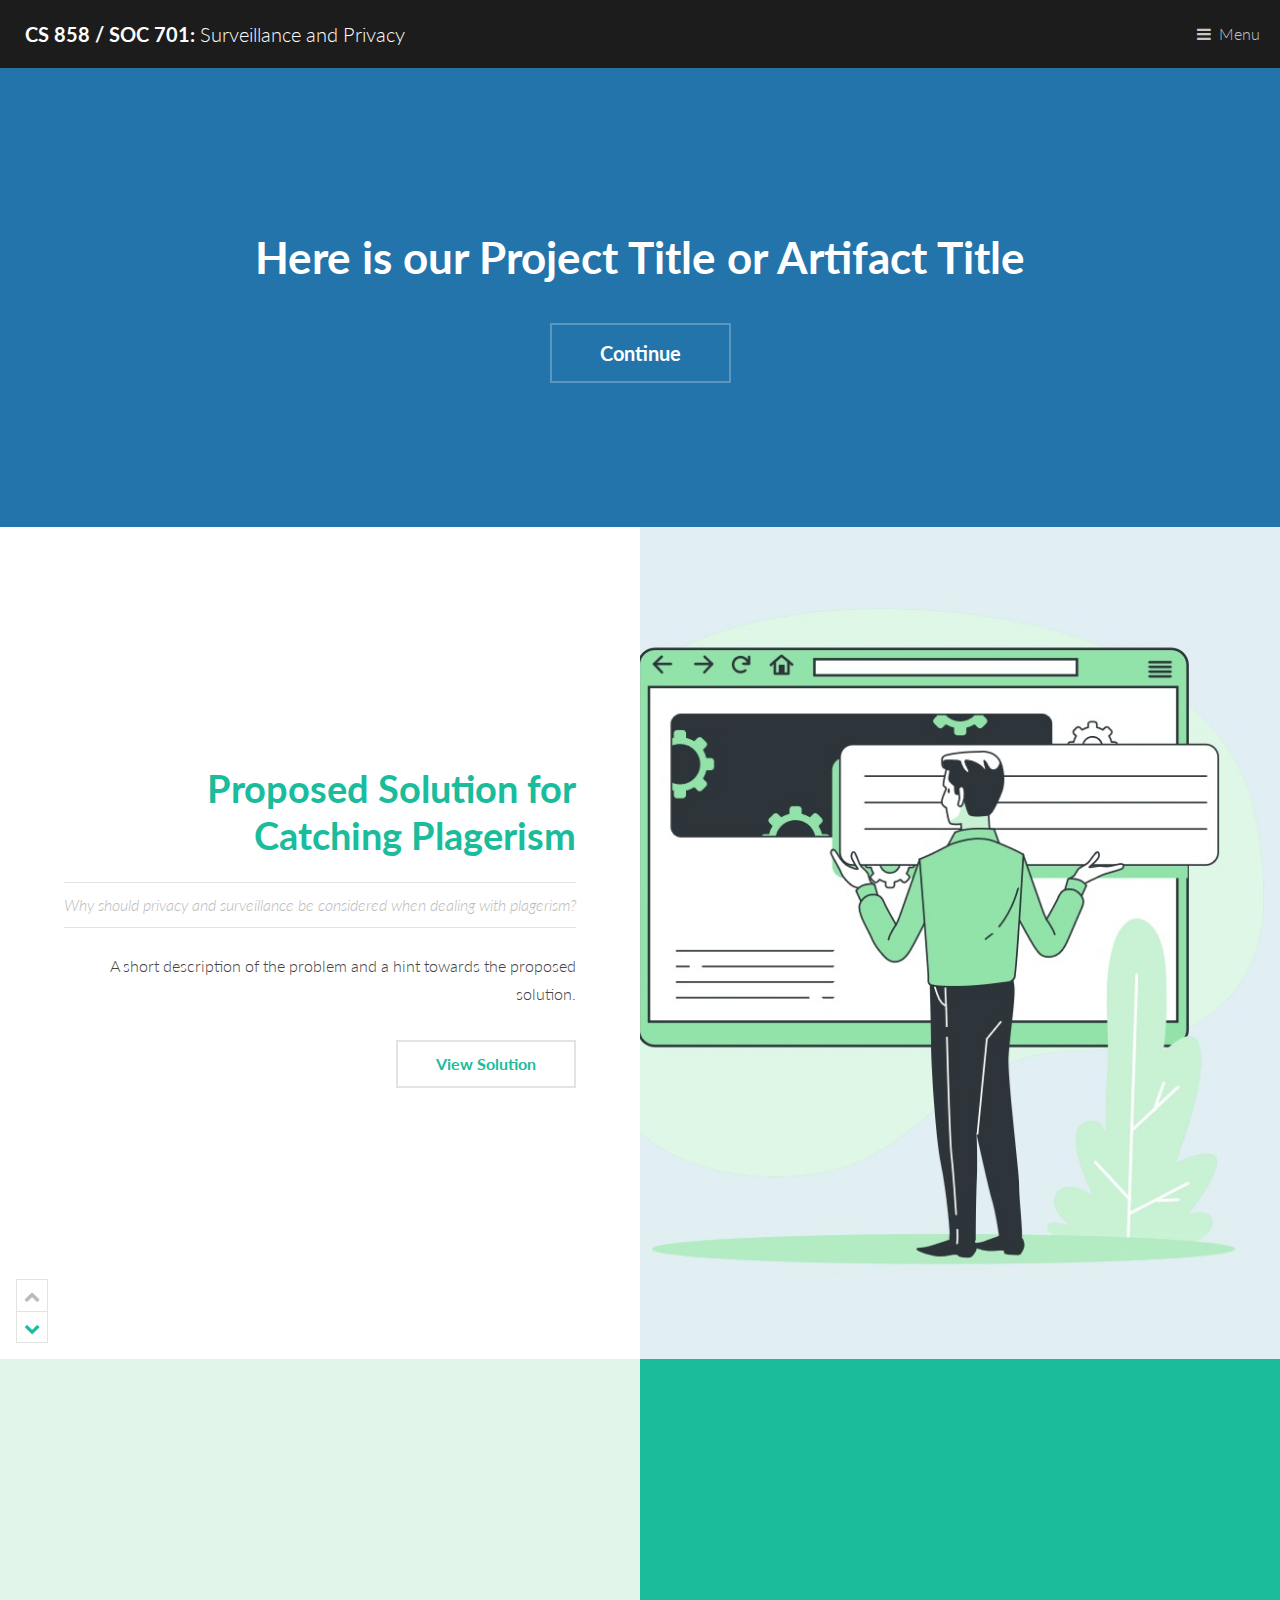
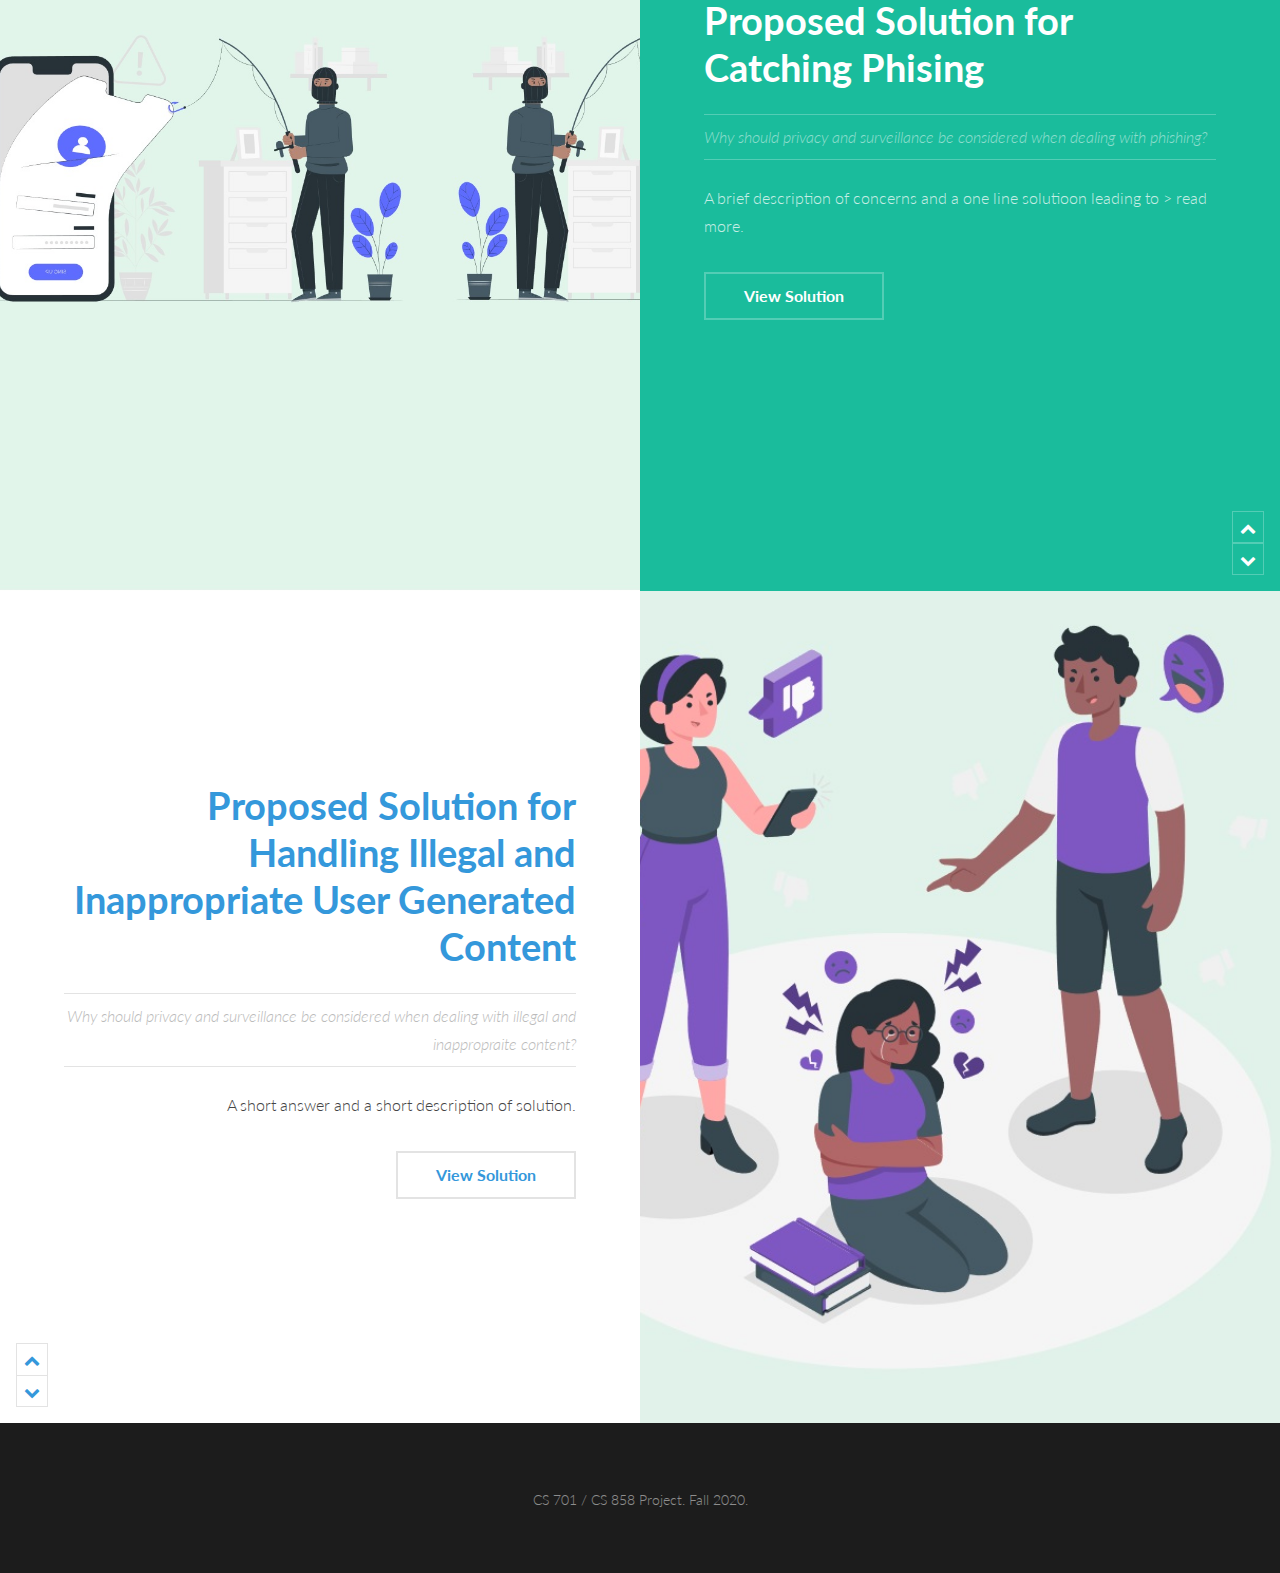
==== commit fdcf59c8: "Update index.html" ====
--- a/index.html
+++ b/index.html
@@ -33,8 +33,7 @@
 		<!-- Banner -->
 			<section id="banner">
 				<div class="inner">
-					<h1>Here is our Project Title or Artifact Title<br />
-					website template by</h1>
+					<h1>Here is our Project Title or Artifact Title</h1>
 					<ul class="actions">
 						<li><a href="#one" class="button alt scrolly big">Continue</a></li>
 					</ul>
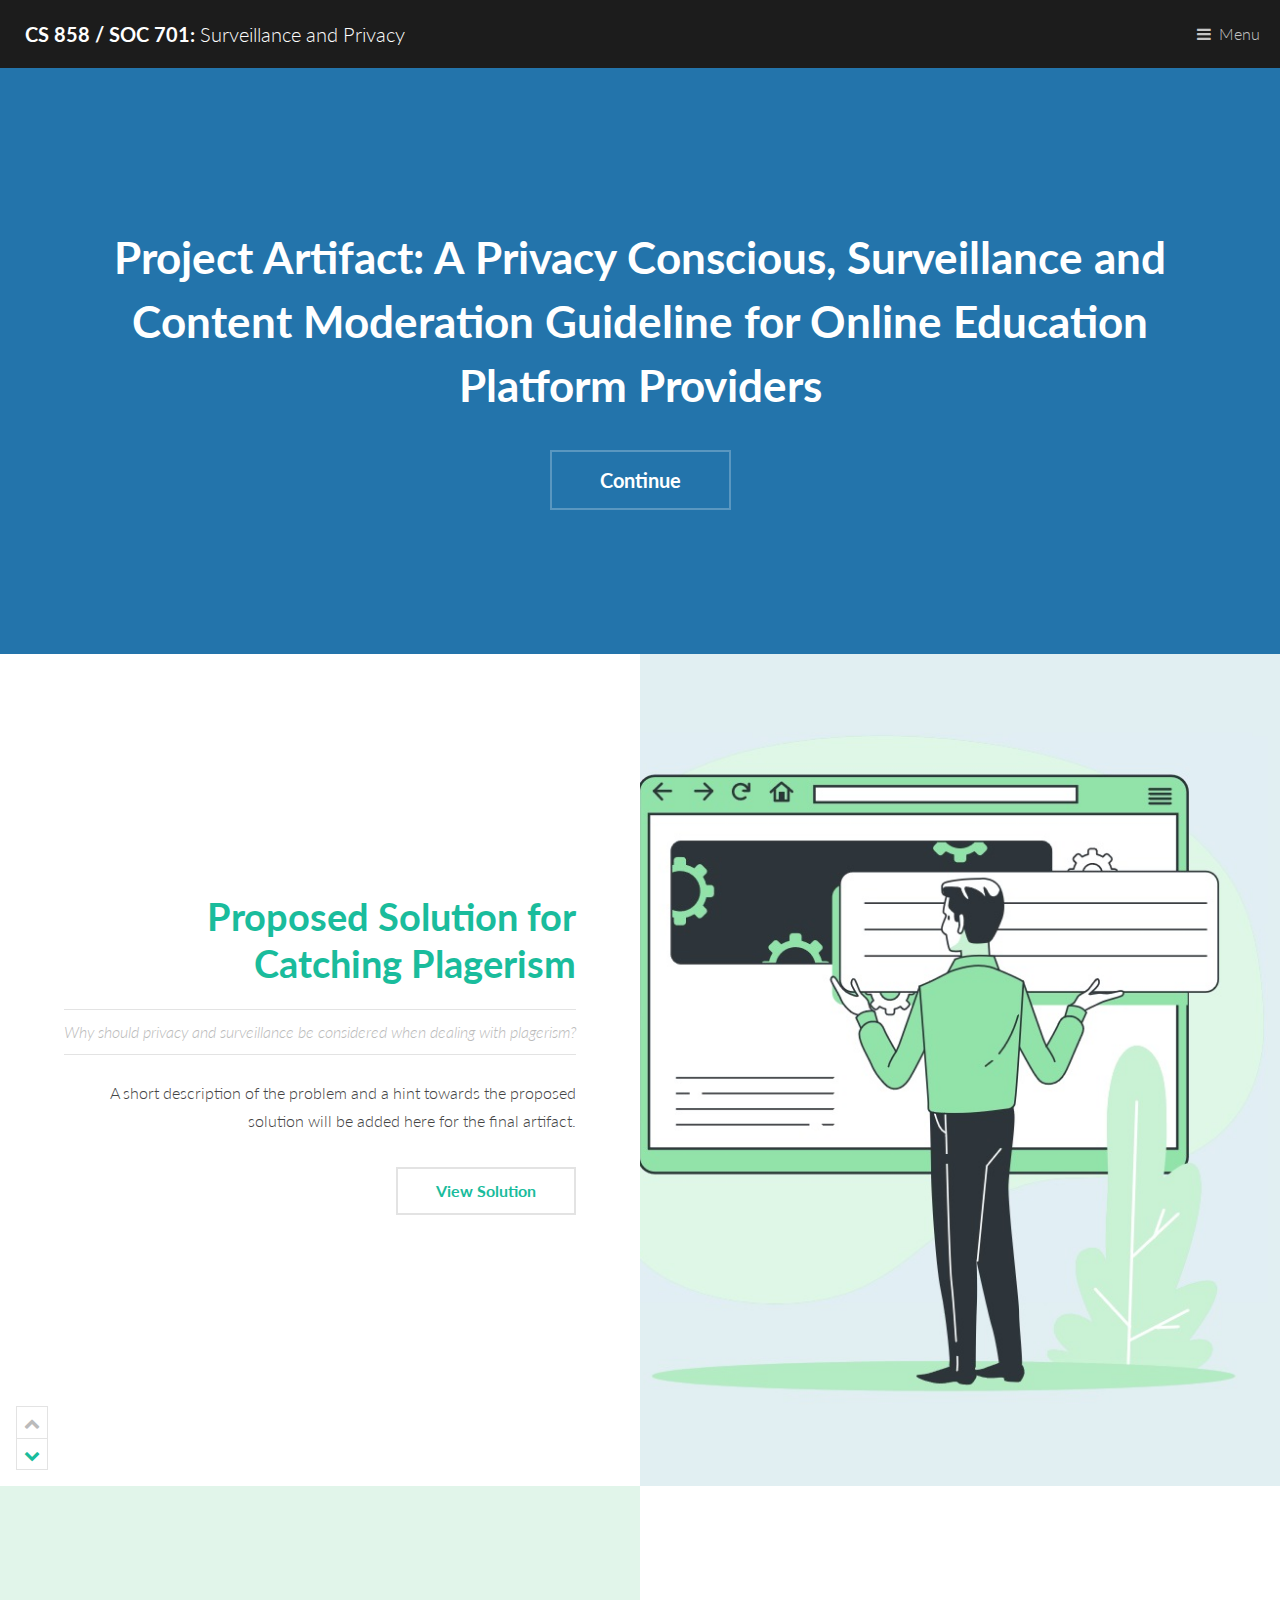
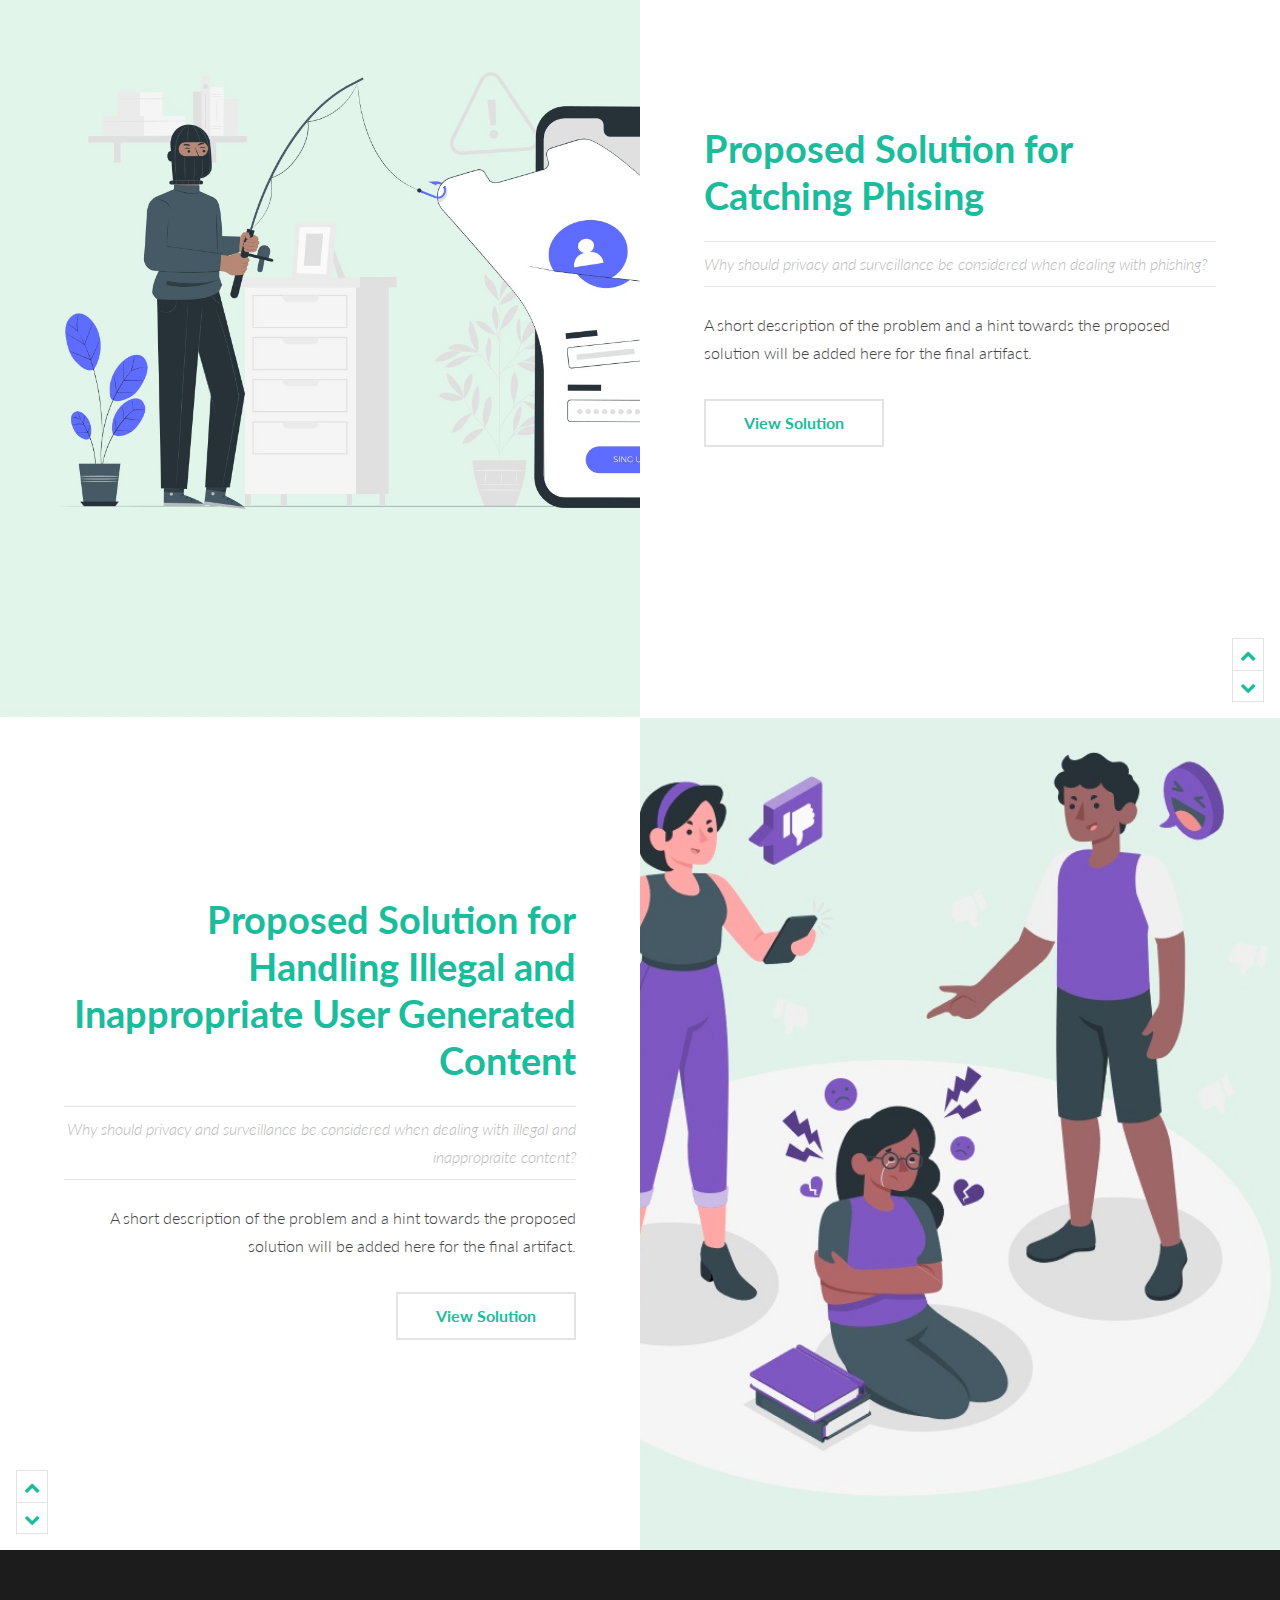
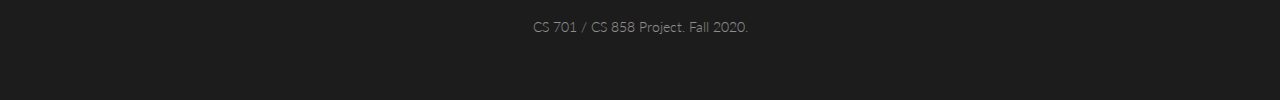
==== commit 21556ea3: "images and design" ====
--- a/index.html
+++ b/index.html
@@ -25,15 +25,16 @@
 			<nav id="menu">
 				<ul class="links">
 					<li><a href="index.html">Home</a></li>
-					<li><a href="generic.html">Generic</a></li>
-					<li><a href="elements.html">Elements</a></li>
+					<li><a href="plagerism.html">Plagerism</a></li>
+					<li><a href="phishing.html">Phishing</a></li>
+					<li><a href="illegal_inappropriate.html">Illegal and Inappropriate Content</a></li>
 				</ul>
 			</nav>
 
 		<!-- Banner -->
 			<section id="banner">
 				<div class="inner">
-					<h1>Here is our Project Title or Artifact Title</h1>
+					<h1>Project Artifact: A Privacy Conscious, Surveillance and Content Moderation Guideline for Online Education Platform Providers</h1>
 					<ul class="actions">
 						<li><a href="#one" class="button alt scrolly big">Continue</a></li>
 					</ul>
@@ -51,9 +52,9 @@
 							<h2><a href="generic.html">Proposed Solution for Catching Plagerism</a></h2>
 							<p class="info">Why should privacy and surveillance be considered when dealing with plagerism?</p>
 						</header>
-						<p>A short description of the problem and a hint towards the proposed solution.</p>
+						<p>A short description of the problem and a hint towards the proposed solution will be added here for the final artifact.</p>
 						<ul class="actions">
-							<li><a href="generic.html" class="button alt">View Solution</a></li>
+							<li><a href="plagerism.html" class="button alt">View Solution</a></li>
 						</ul>
 					</div>
 					<div class="postnav">
@@ -64,7 +65,7 @@
 			</article>
 
 		<!-- Two -->
-			<article id="two" class="post invert style1 alt">
+			<article id="two" class="post style1 alt">
 				<div class="image">
 					<img src="images/pic13.jpg" alt="" data-position="10% center" />
 				</div>
@@ -74,9 +75,9 @@
 							<h2><a href="generic.html">Proposed Solution for Catching Phising</a></h2>
 							<p class="info">Why should privacy and surveillance be considered when dealing with phishing?</p>
 						</header>
-						<p>A brief description of concerns and a one line solutioon leading to > read more.</p>
+						<p>A short description of the problem and a hint towards the proposed solution will be added here for the final artifact.</p>
 						<ul class="actions">
-							<li><a href="generic.html" class="button alt">View Solution</a></li>
+							<li><a href="phishing.html" class="button alt">View Solution</a></li>
 						</ul>
 					</div>
 					<div class="postnav">
@@ -87,7 +88,7 @@
 			</article>
 
 		<!-- Three -->
-			<article id="three" class="post style2">
+			<article id="three" class="post style1">
 				<div class="image">
 					<img src="images/pic12.jpg" alt="" data-position="80% center" />
 				</div>
@@ -97,9 +98,9 @@
 							<h2><a href="generic.html">Proposed Solution for Handling Illegal and Inappropriate User Generated Content</a></h2>
 							<p class="info">Why should privacy and surveillance be considered when dealing with illegal and inappropraite content?</p>
 						</header>
-						<p>A short answer and a short description of solution.</p>
+						<p>A short description of the problem and a hint towards the proposed solution will be added here for the final artifact.</p>
 						<ul class="actions">
-							<li><a href="generic.html" class="button alt">View Solution</a></li>
+							<li><a href="illegal_inappropriate.html" class="button alt">View Solution</a></li>
 						</ul>
 					</div>
 					<div class="postnav">
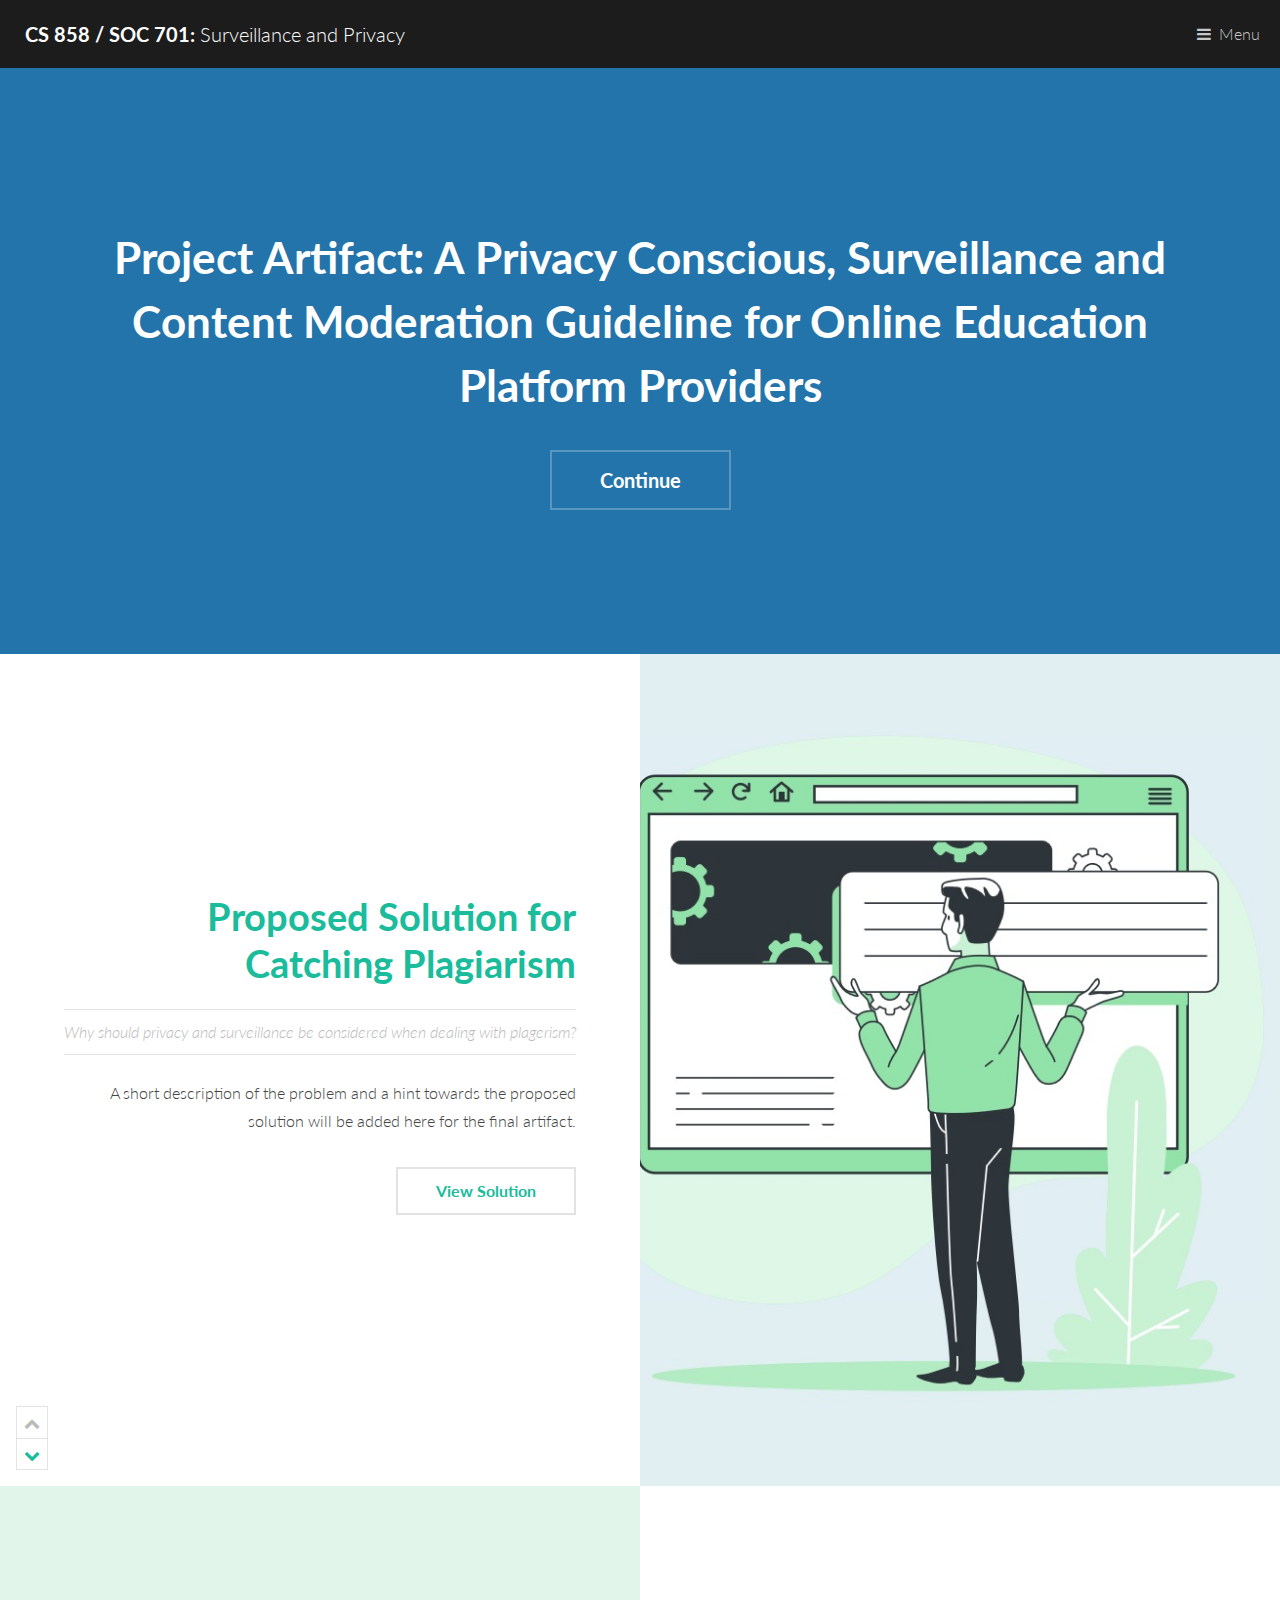
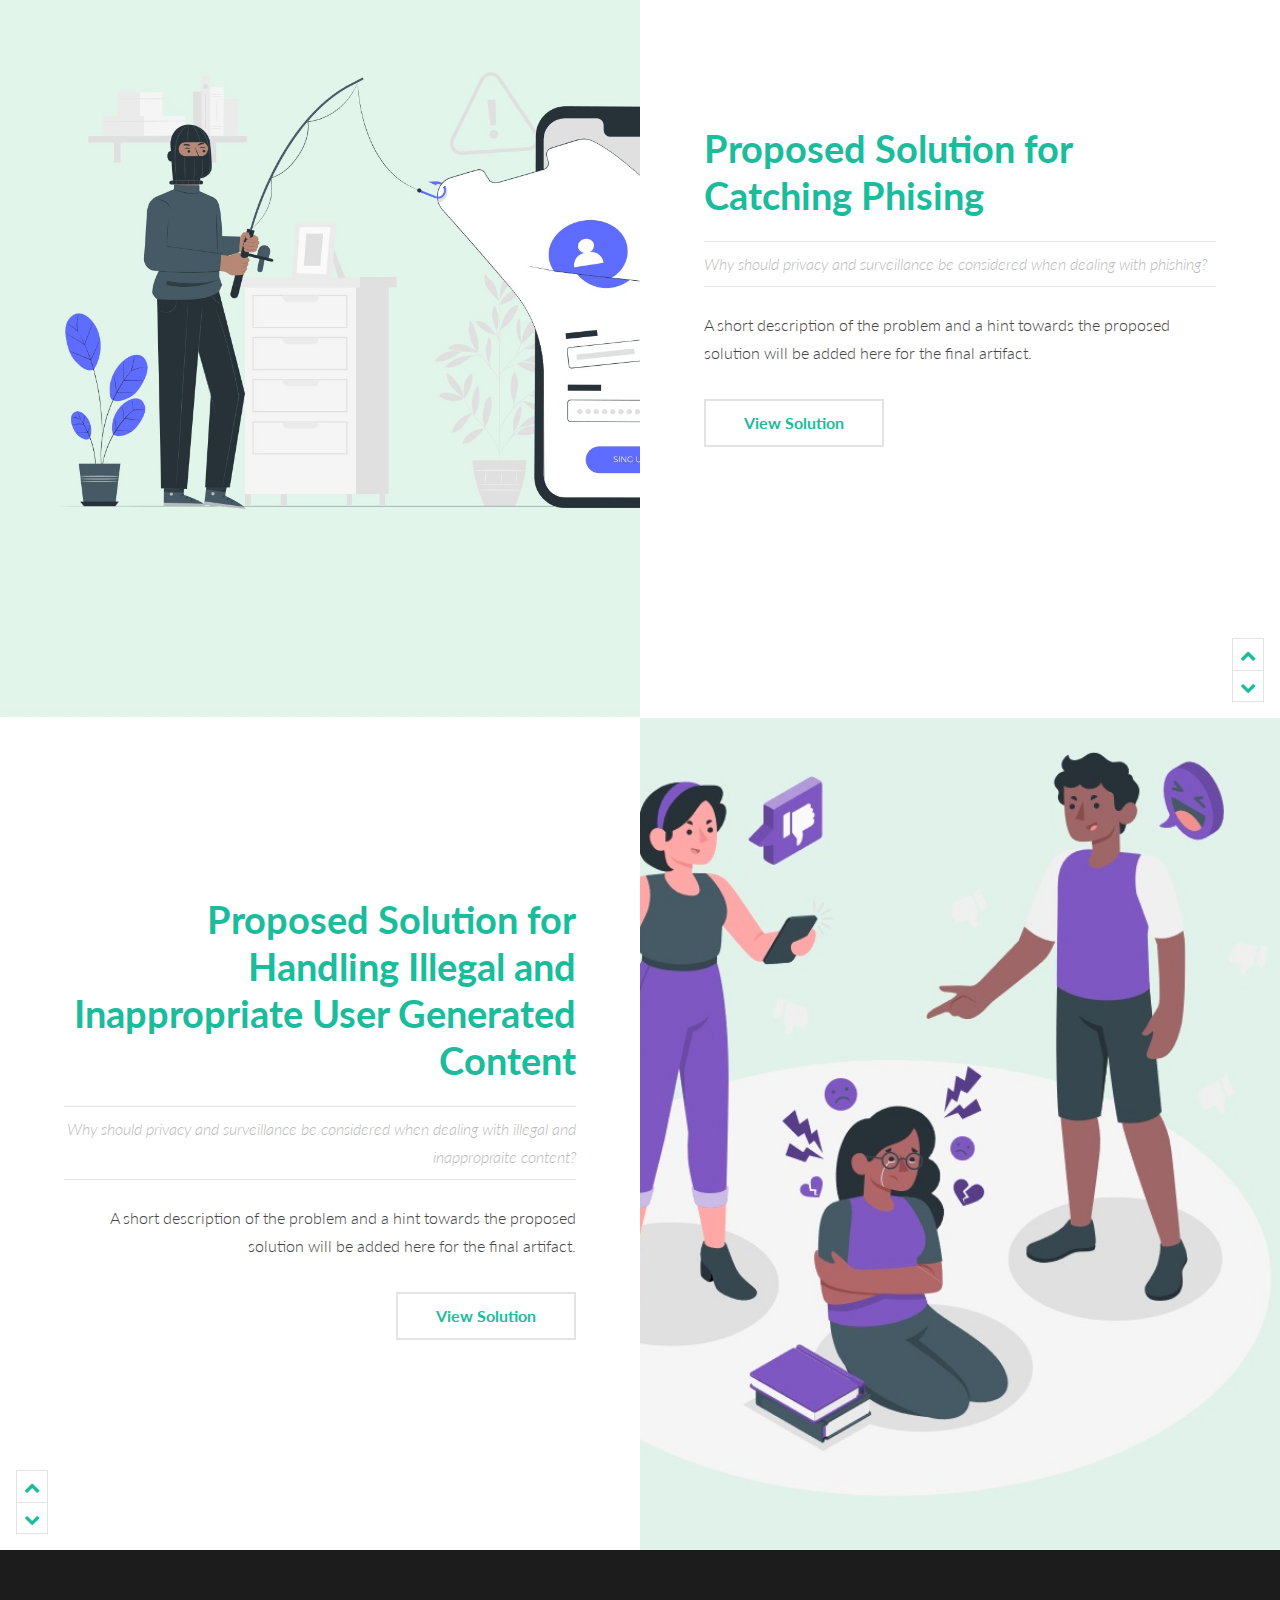
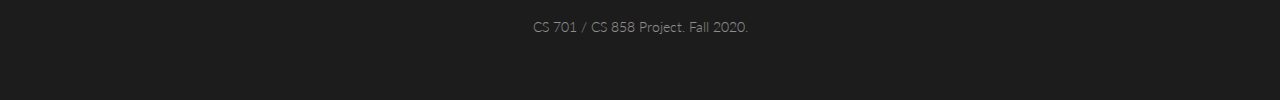
==== commit 881d810f: "typos" ====
--- a/index.html
+++ b/index.html
@@ -25,7 +25,7 @@
 			<nav id="menu">
 				<ul class="links">
 					<li><a href="index.html">Home</a></li>
-					<li><a href="plagerism.html">Plagerism</a></li>
+					<li><a href="plagiarism.html">Plagiarism</a></li>
 					<li><a href="phishing.html">Phishing</a></li>
 					<li><a href="illegal_inappropriate.html">Illegal and Inappropriate Content</a></li>
 				</ul>
@@ -49,12 +49,12 @@
 				<div class="content">
 					<div class="inner">
 						<header>
-							<h2><a href="generic.html">Proposed Solution for Catching Plagerism</a></h2>
+							<h2><a href="generic.html">Proposed Solution for Catching Plagiarism</a></h2>
 							<p class="info">Why should privacy and surveillance be considered when dealing with plagerism?</p>
 						</header>
 						<p>A short description of the problem and a hint towards the proposed solution will be added here for the final artifact.</p>
 						<ul class="actions">
-							<li><a href="plagerism.html" class="button alt">View Solution</a></li>
+							<li><a href="plagiarism.html" class="button alt">View Solution</a></li>
 						</ul>
 					</div>
 					<div class="postnav">
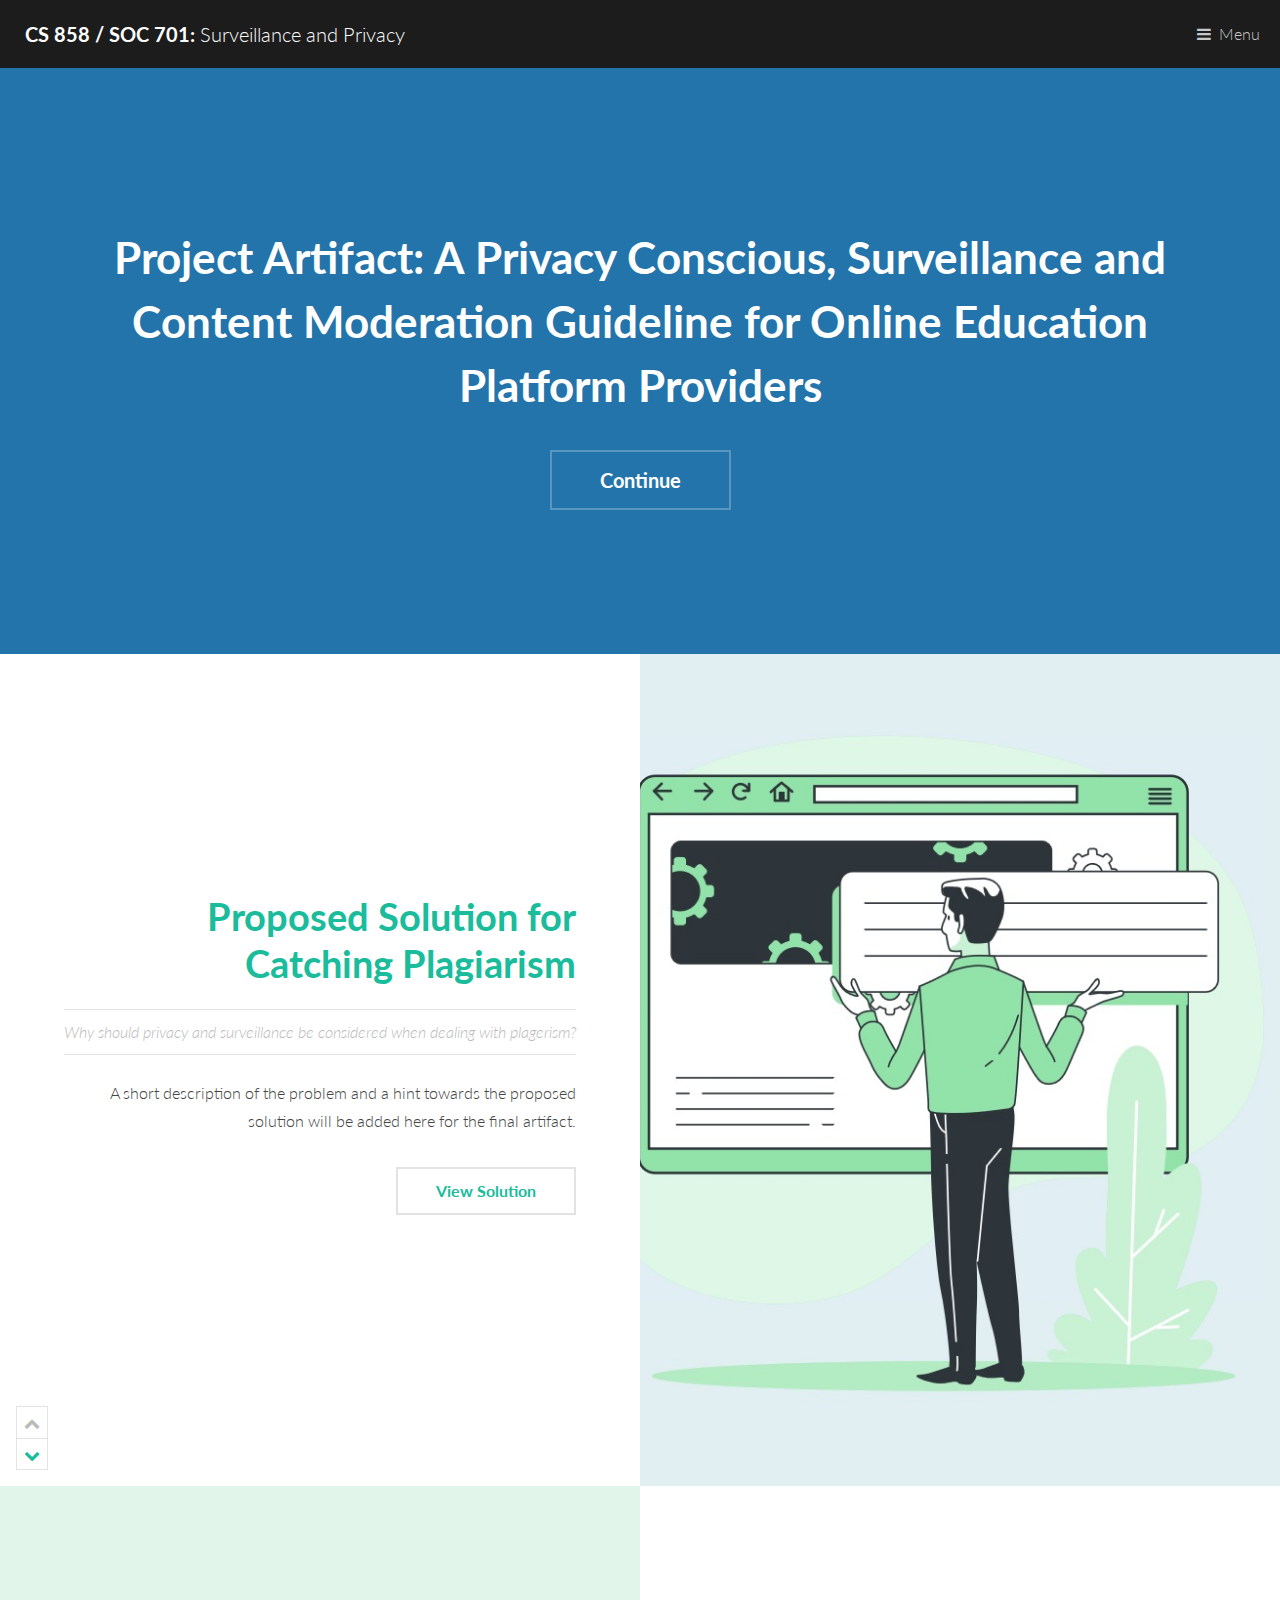
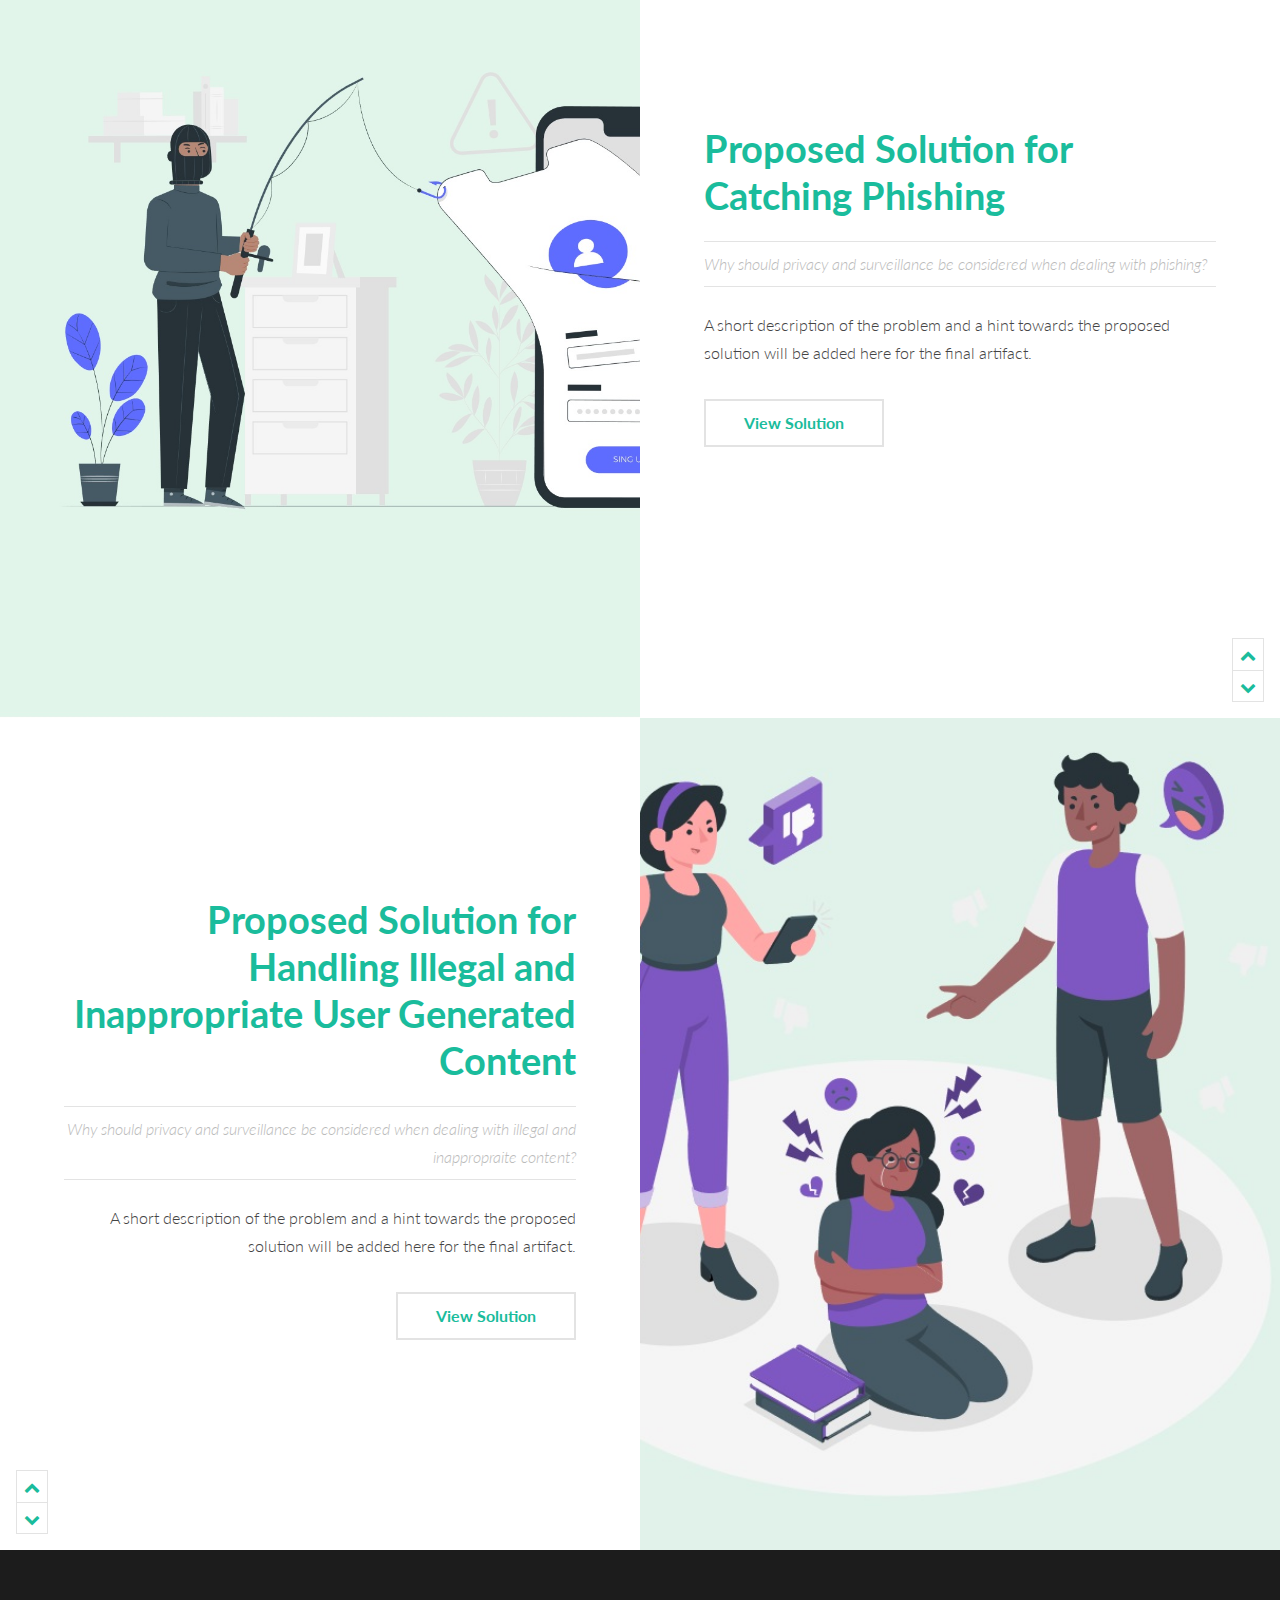
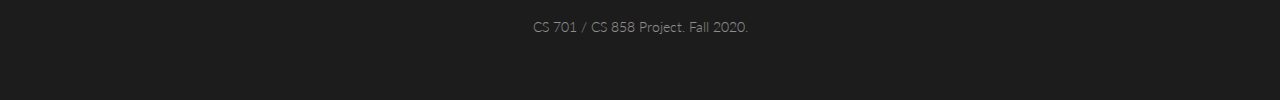
==== commit 95379280: "Update index.html" ====
--- a/index.html
+++ b/index.html
@@ -72,7 +72,7 @@
 				<div class="content">
 					<div class="inner">
 						<header>
-							<h2><a href="generic.html">Proposed Solution for Catching Phising</a></h2>
+							<h2><a href="generic.html">Proposed Solution for Catching Phishing</a></h2>
 							<p class="info">Why should privacy and surveillance be considered when dealing with phishing?</p>
 						</header>
 						<p>A short description of the problem and a hint towards the proposed solution will be added here for the final artifact.</p>
@@ -125,4 +125,4 @@
 			<script src="assets/js/main.js"></script>
 
 	</body>
-</html>+</html>
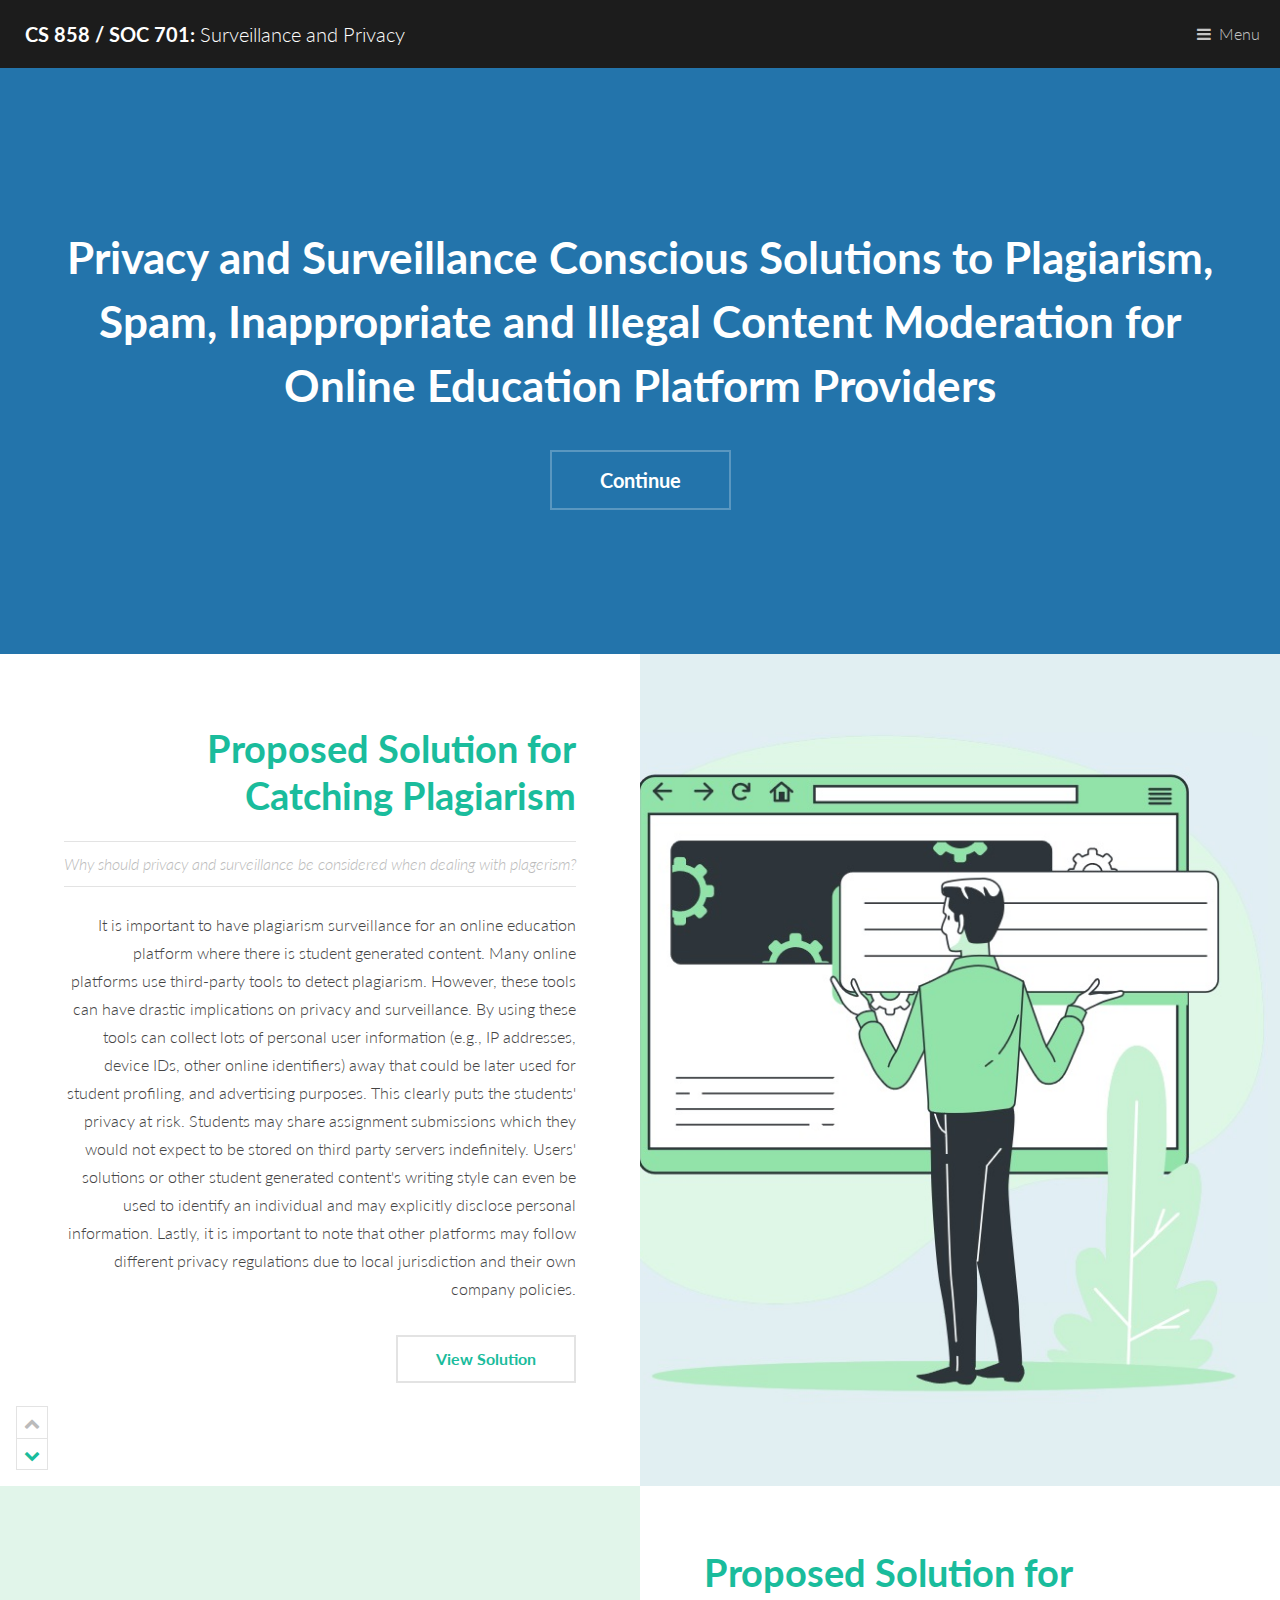
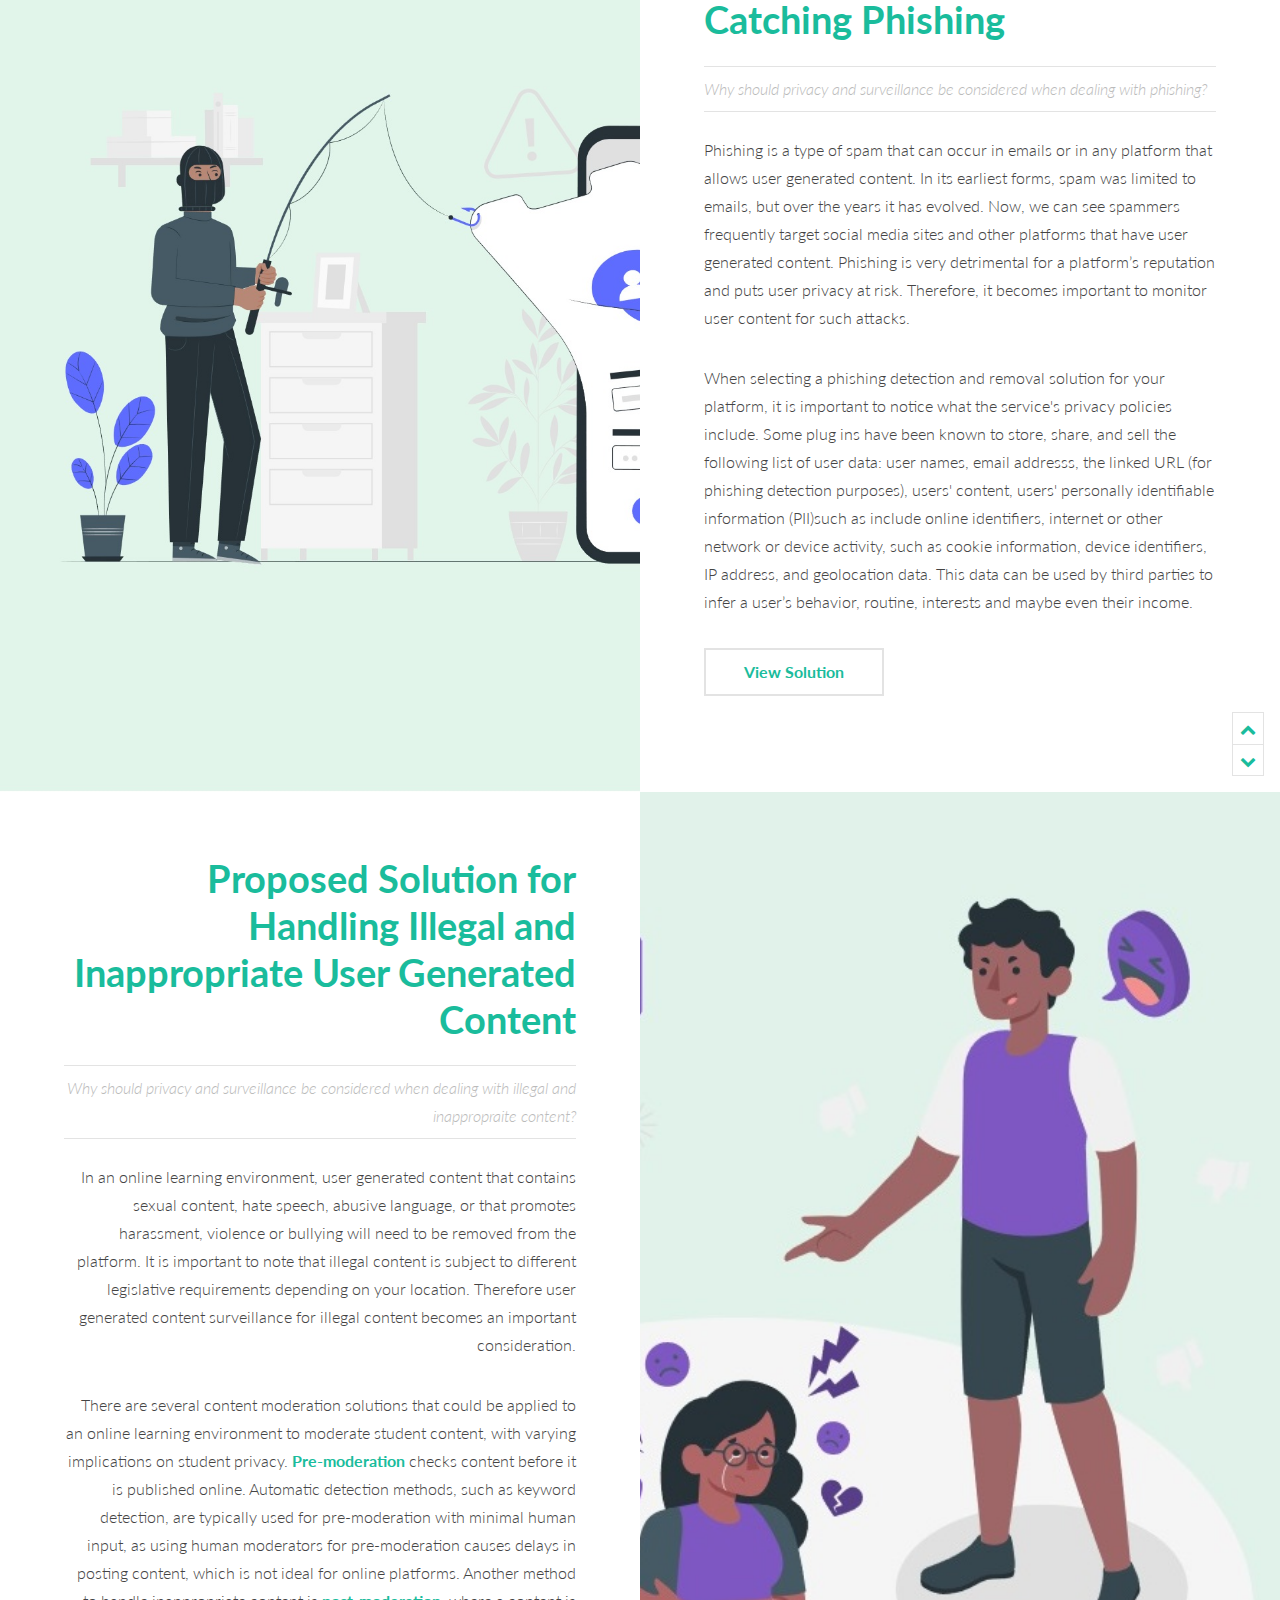
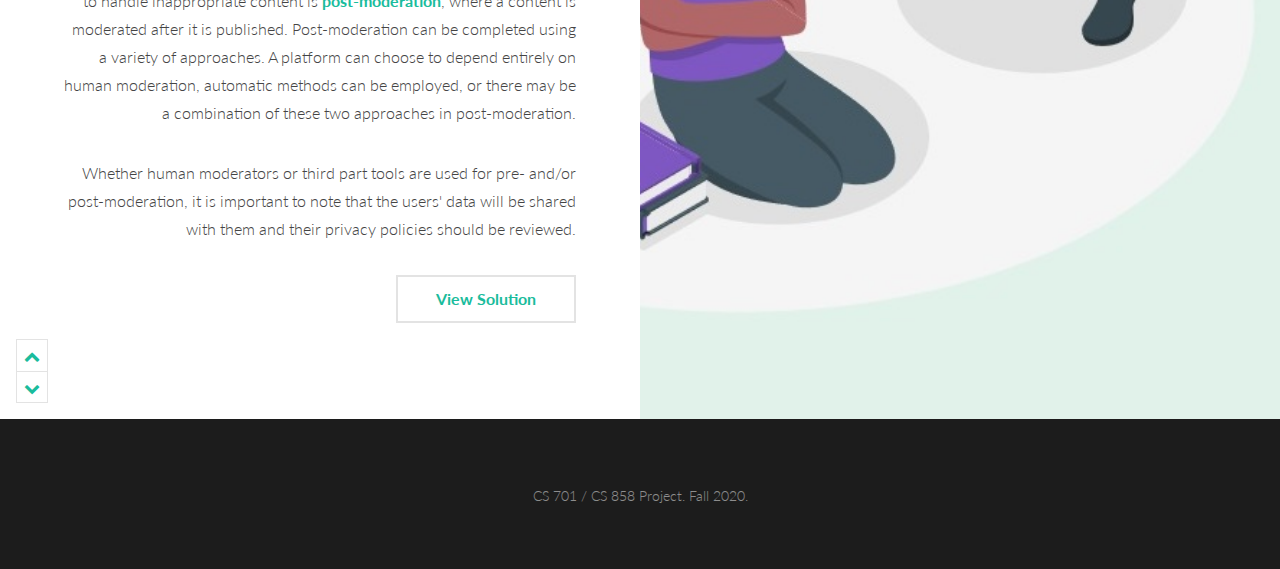
==== commit 4ec62da3: "text content updates" ====
--- a/index.html
+++ b/index.html
@@ -34,7 +34,7 @@
 		<!-- Banner -->
 			<section id="banner">
 				<div class="inner">
-					<h1>Project Artifact: A Privacy Conscious, Surveillance and Content Moderation Guideline for Online Education Platform Providers</h1>
+					<h1>Privacy and Surveillance Conscious Solutions to Plagiarism, Spam, Inappropriate and Illegal Content Moderation for Online Education Platform Providers</h1>
 					<ul class="actions">
 						<li><a href="#one" class="button alt scrolly big">Continue</a></li>
 					</ul>
@@ -52,7 +52,7 @@
 							<h2><a href="generic.html">Proposed Solution for Catching Plagiarism</a></h2>
 							<p class="info">Why should privacy and surveillance be considered when dealing with plagerism?</p>
 						</header>
-						<p>A short description of the problem and a hint towards the proposed solution will be added here for the final artifact.</p>
+						<p>It is important to have plagiarism surveillance for an online education platform where there is student generated content. Many online platforms use third-party tools to detect plagiarism. However, these tools can have drastic implications on privacy and surveillance. By using these tools can collect lots of personal user information (e.g., IP addresses, device IDs, other online identifiers) away that could be later used for student profiling, and advertising purposes. This clearly puts the students' privacy at risk. Students may share assignment submissions which they would not expect to be stored on third party servers indefinitely. Users' solutions or other student generated content's writing style can even be used to identify an individual and may explicitly disclose personal information. Lastly, it is important to note that other platforms may follow different privacy regulations due to local jurisdiction and their own company policies.</p>
 						<ul class="actions">
 							<li><a href="plagiarism.html" class="button alt">View Solution</a></li>
 						</ul>
@@ -75,7 +75,8 @@
 							<h2><a href="generic.html">Proposed Solution for Catching Phishing</a></h2>
 							<p class="info">Why should privacy and surveillance be considered when dealing with phishing?</p>
 						</header>
-						<p>A short description of the problem and a hint towards the proposed solution will be added here for the final artifact.</p>
+						<p>Phishing is a type of spam that can occur in emails or in any platform that allows user generated content. In its earliest forms, spam was limited to emails, but over the years it has evolved. Now, we can see spammers frequently target social media sites and other platforms that have user generated content.  Phishing is very detrimental for a platform’s reputation and puts user privacy at risk. Therefore, it becomes important to monitor user content for such attacks.</p>
+						<p>When selecting a phishing detection and removal solution for your platform, it is important to notice what the service's privacy policies include. Some plug ins have been known to store, share, and sell the following list of user data: user names, email addresss, the linked URL (for phishing detection purposes), users' content, users' personally identifiable information (PII)such as include online identifiers, internet or other network or device activity, such as cookie information, device identifiers, IP address, and geolocation data. This data can be used by third parties to infer a user’s behavior, routine, interests and maybe even their income.</p>
 						<ul class="actions">
 							<li><a href="phishing.html" class="button alt">View Solution</a></li>
 						</ul>
@@ -98,7 +99,9 @@
 							<h2><a href="generic.html">Proposed Solution for Handling Illegal and Inappropriate User Generated Content</a></h2>
 							<p class="info">Why should privacy and surveillance be considered when dealing with illegal and inappropraite content?</p>
 						</header>
-						<p>A short description of the problem and a hint towards the proposed solution will be added here for the final artifact.</p>
+						<p>In an online learning environment, user generated content that contains sexual content, hate speech, abusive language, or that promotes harassment, violence or bullying will need to be removed from the platform. It is important to note that illegal content is subject to different legislative requirements depending on your location. Therefore user generated content surveillance for illegal content becomes an important consideration.</p>
+						<p>There are several content moderation solutions that could be applied to an online learning environment to moderate student content, with varying implications on student privacy. <b>Pre-moderation</b> checks content before it is published online. Automatic detection methods, such as keyword detection, are typically used for pre-moderation with minimal human input, as using human moderators for pre-moderation causes delays in posting content, which is not ideal for online platforms. Another method to handle inappropriate content is <b>post-moderation</b>, where a content is moderated after it is published. Post-moderation can be completed using a variety of approaches. A platform can choose to depend entirely on human moderation, automatic methods can be employed, or there may be a combination of these two approaches in post-moderation.</p>
+						<p>Whether human moderators or third part tools are used for pre- and/or post-moderation, it is important to note that the users' data will be shared with them and their privacy policies should be reviewed.</p>
 						<ul class="actions">
 							<li><a href="illegal_inappropriate.html" class="button alt">View Solution</a></li>
 						</ul>
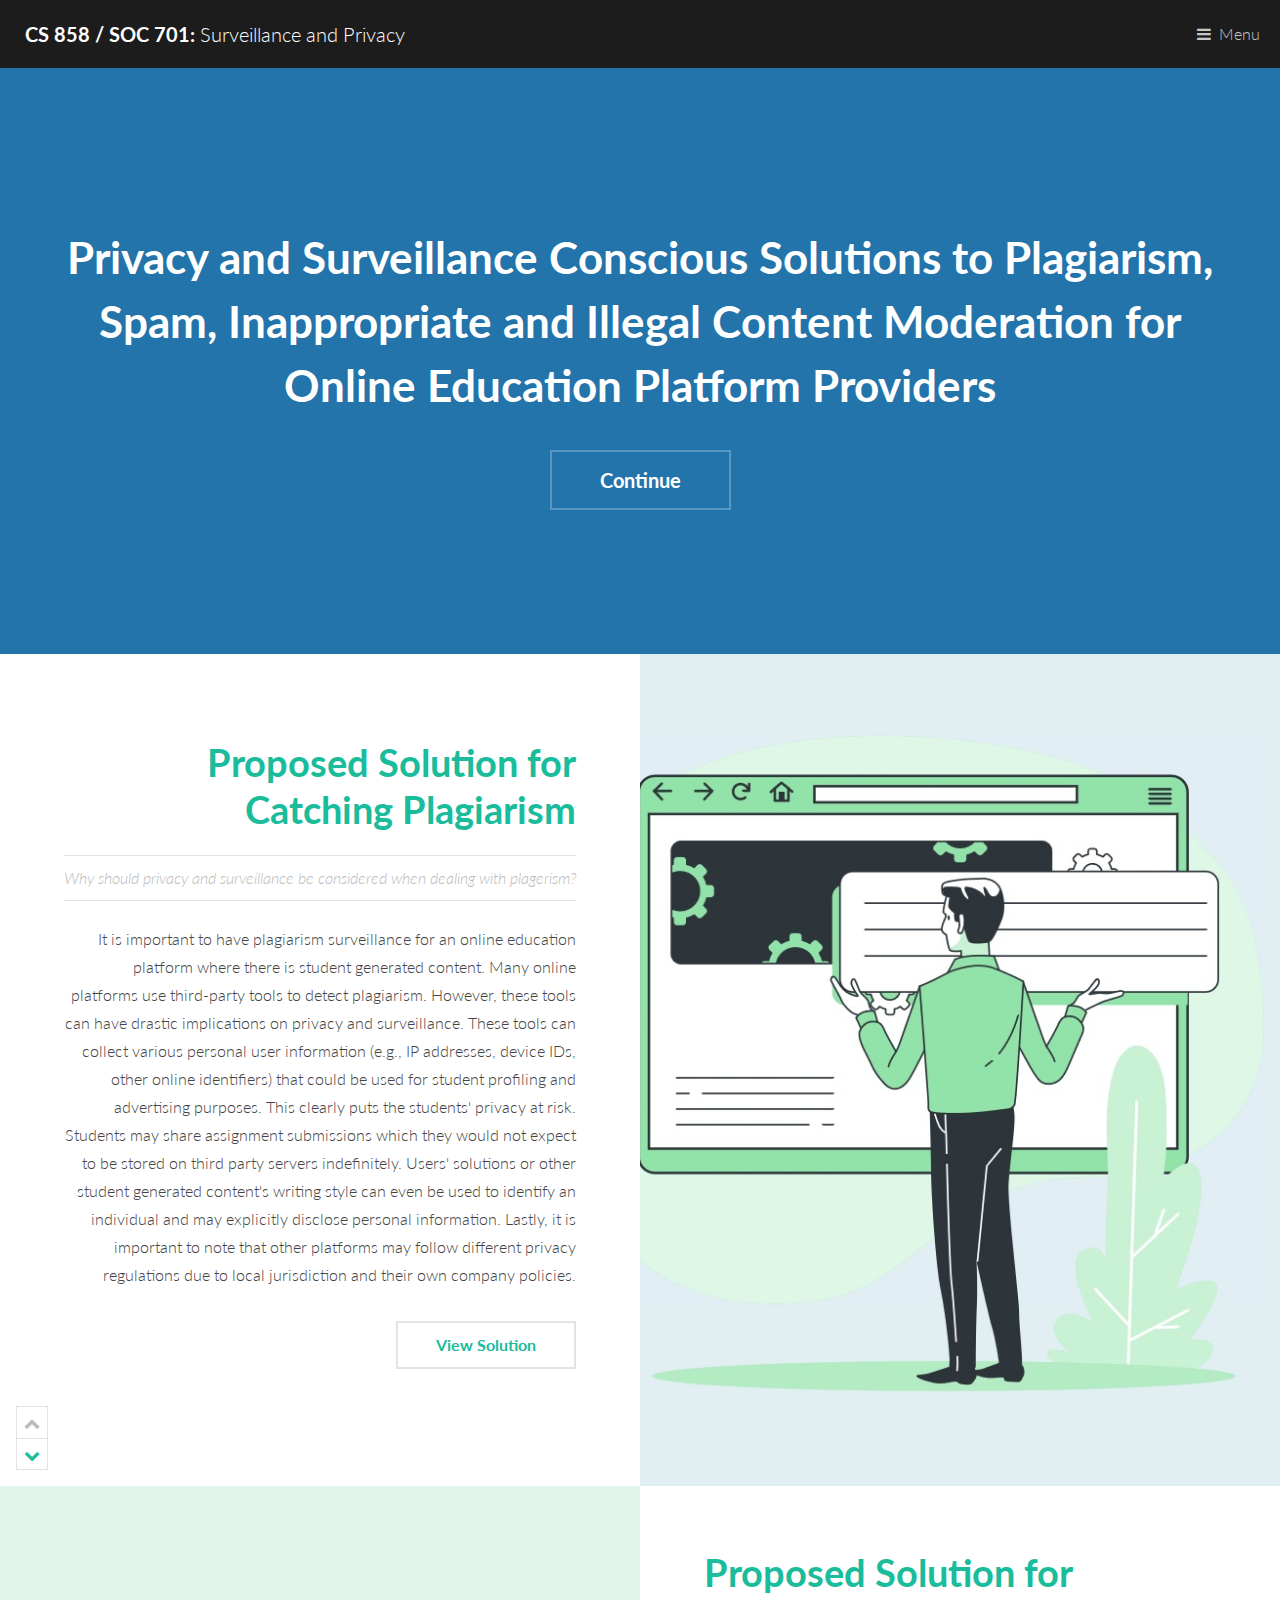
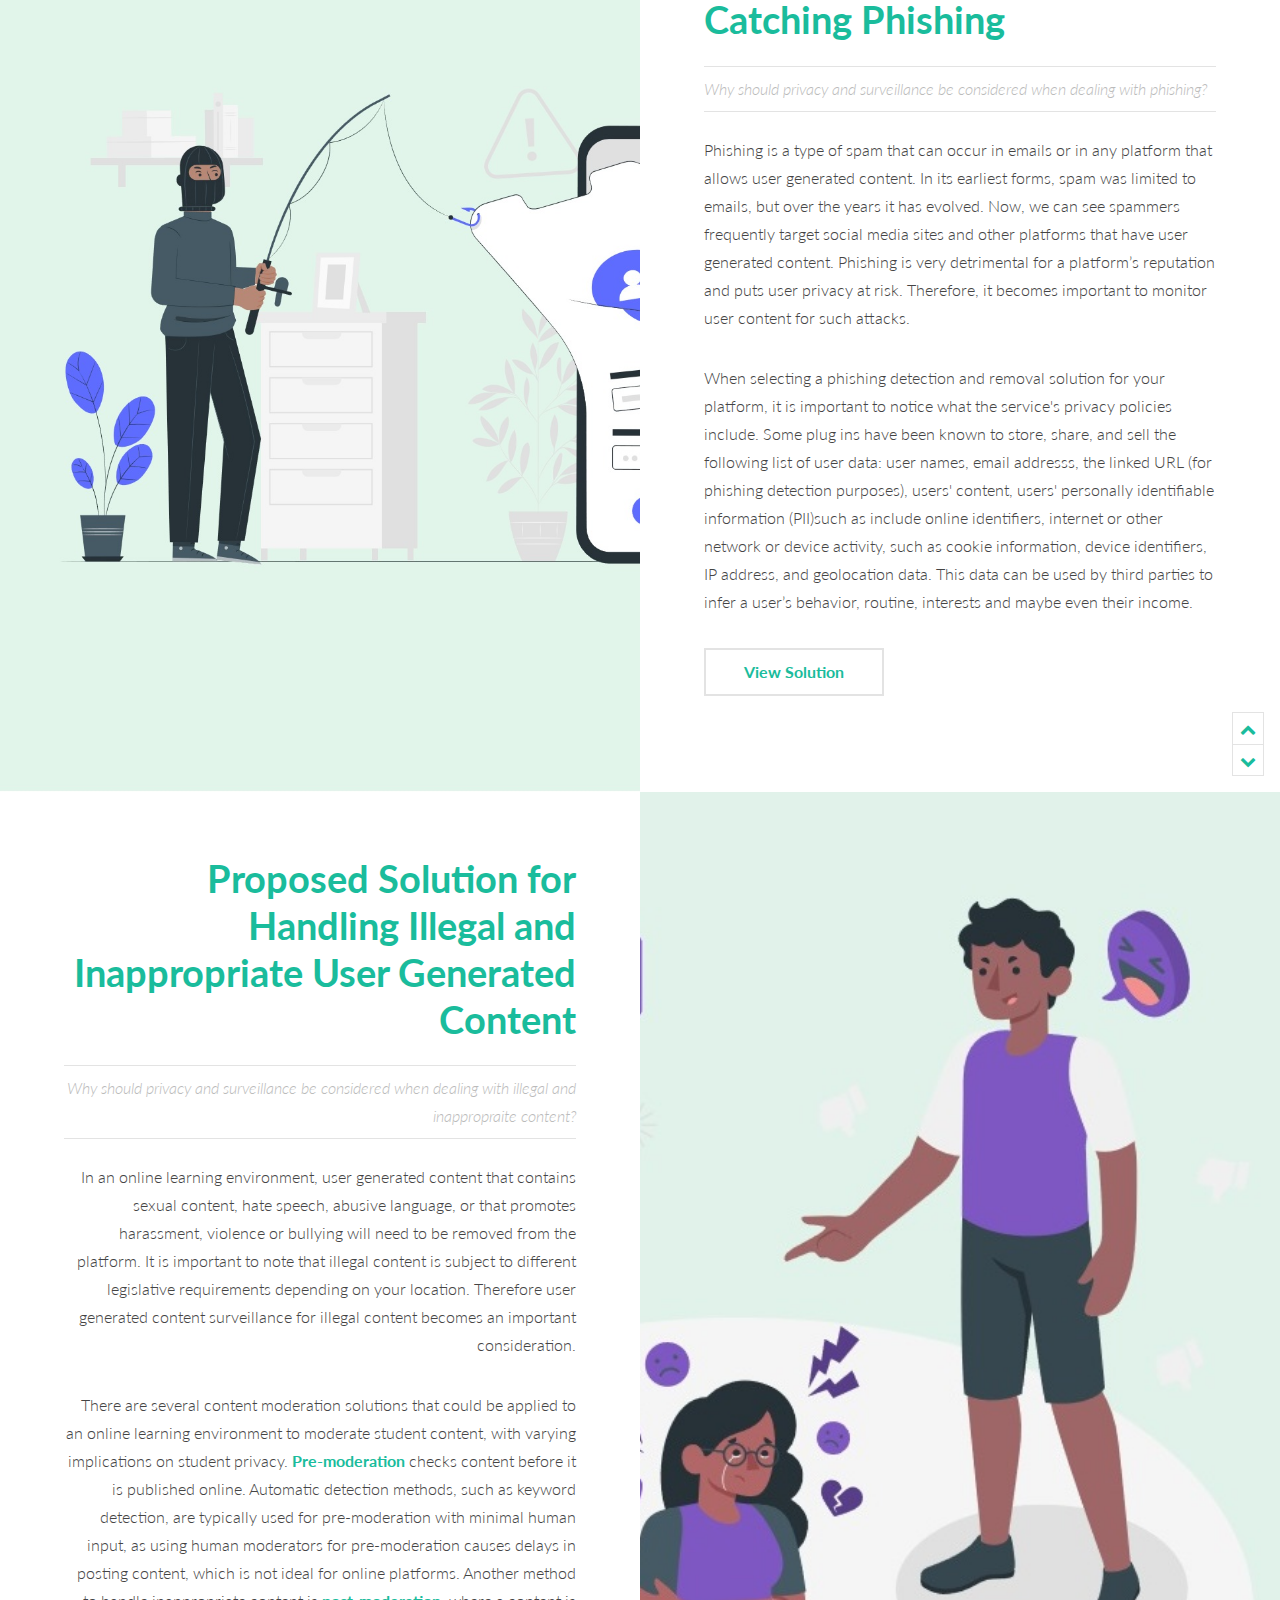
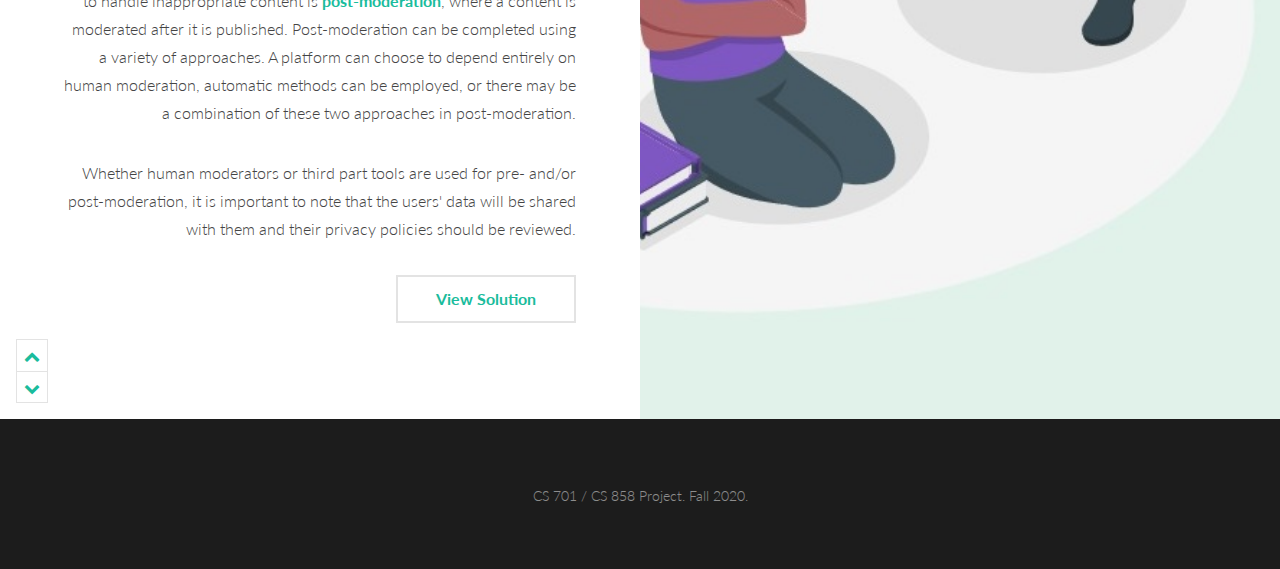
==== commit bb033684: "grammar issue" ====
--- a/index.html
+++ b/index.html
@@ -52,7 +52,7 @@
 							<h2><a href="generic.html">Proposed Solution for Catching Plagiarism</a></h2>
 							<p class="info">Why should privacy and surveillance be considered when dealing with plagerism?</p>
 						</header>
-						<p>It is important to have plagiarism surveillance for an online education platform where there is student generated content. Many online platforms use third-party tools to detect plagiarism. However, these tools can have drastic implications on privacy and surveillance. By using these tools can collect lots of personal user information (e.g., IP addresses, device IDs, other online identifiers) away that could be later used for student profiling, and advertising purposes. This clearly puts the students' privacy at risk. Students may share assignment submissions which they would not expect to be stored on third party servers indefinitely. Users' solutions or other student generated content's writing style can even be used to identify an individual and may explicitly disclose personal information. Lastly, it is important to note that other platforms may follow different privacy regulations due to local jurisdiction and their own company policies.</p>
+						<p>It is important to have plagiarism surveillance for an online education platform where there is student generated content. Many online platforms use third-party tools to detect plagiarism. However, these tools can have drastic implications on privacy and surveillance. These tools can collect various personal user information (e.g., IP addresses, device IDs, other online identifiers) that could be used for student profiling and advertising purposes. This clearly puts the students' privacy at risk. Students may share assignment submissions which they would not expect to be stored on third party servers indefinitely. Users' solutions or other student generated content's writing style can even be used to identify an individual and may explicitly disclose personal information. Lastly, it is important to note that other platforms may follow different privacy regulations due to local jurisdiction and their own company policies.</p>
 						<ul class="actions">
 							<li><a href="plagiarism.html" class="button alt">View Solution</a></li>
 						</ul>
